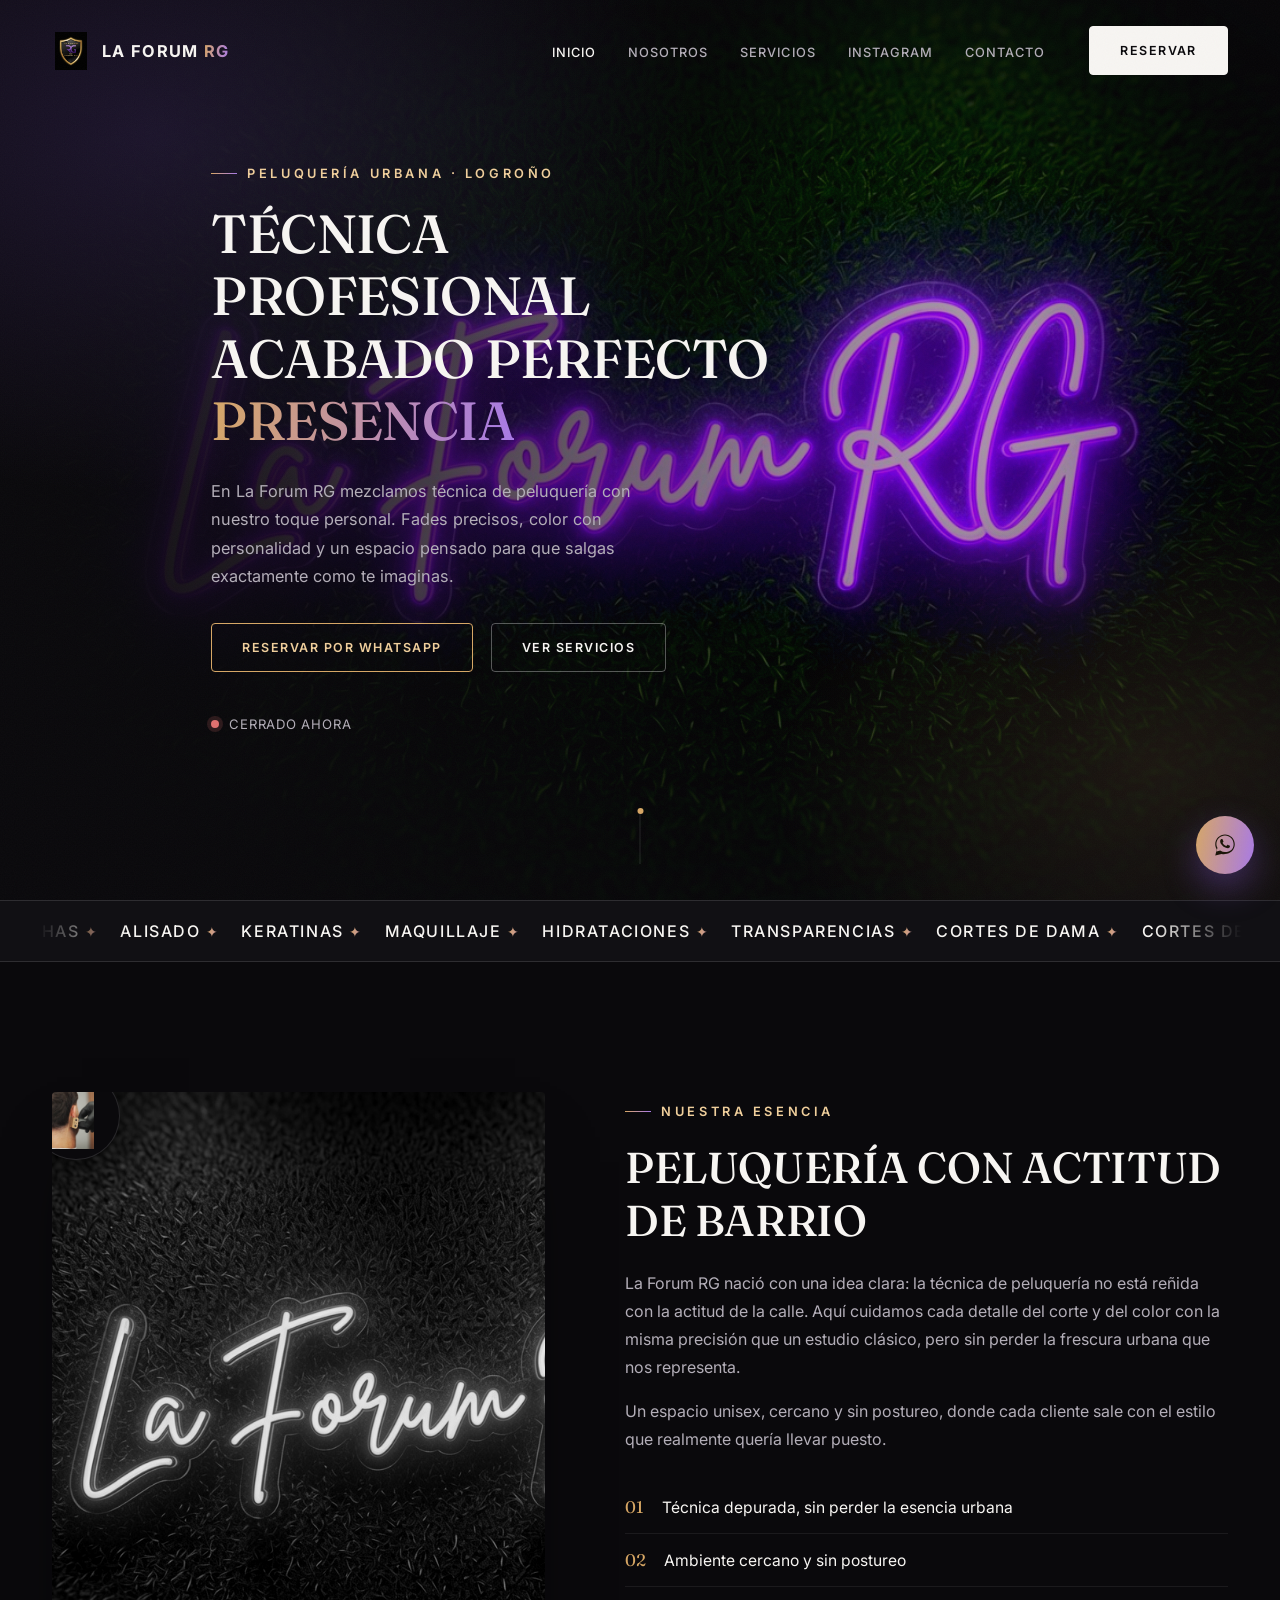
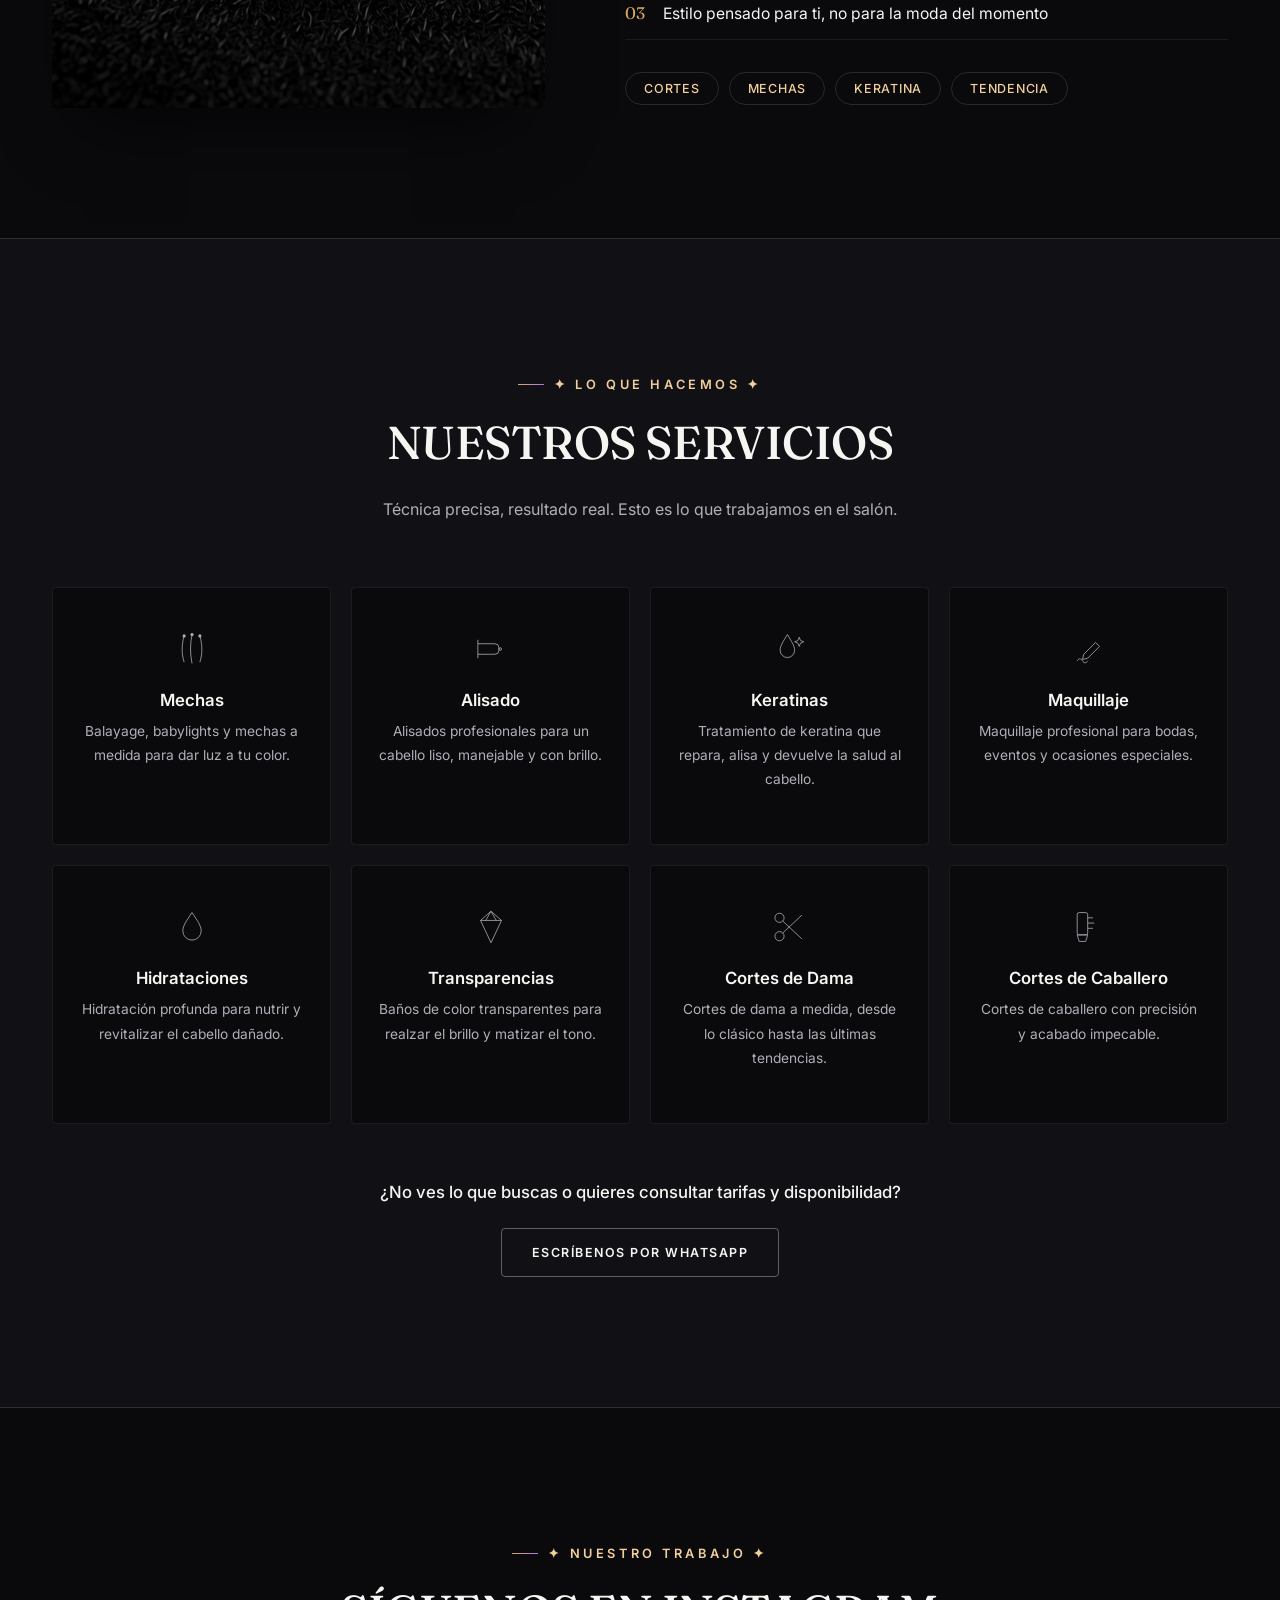
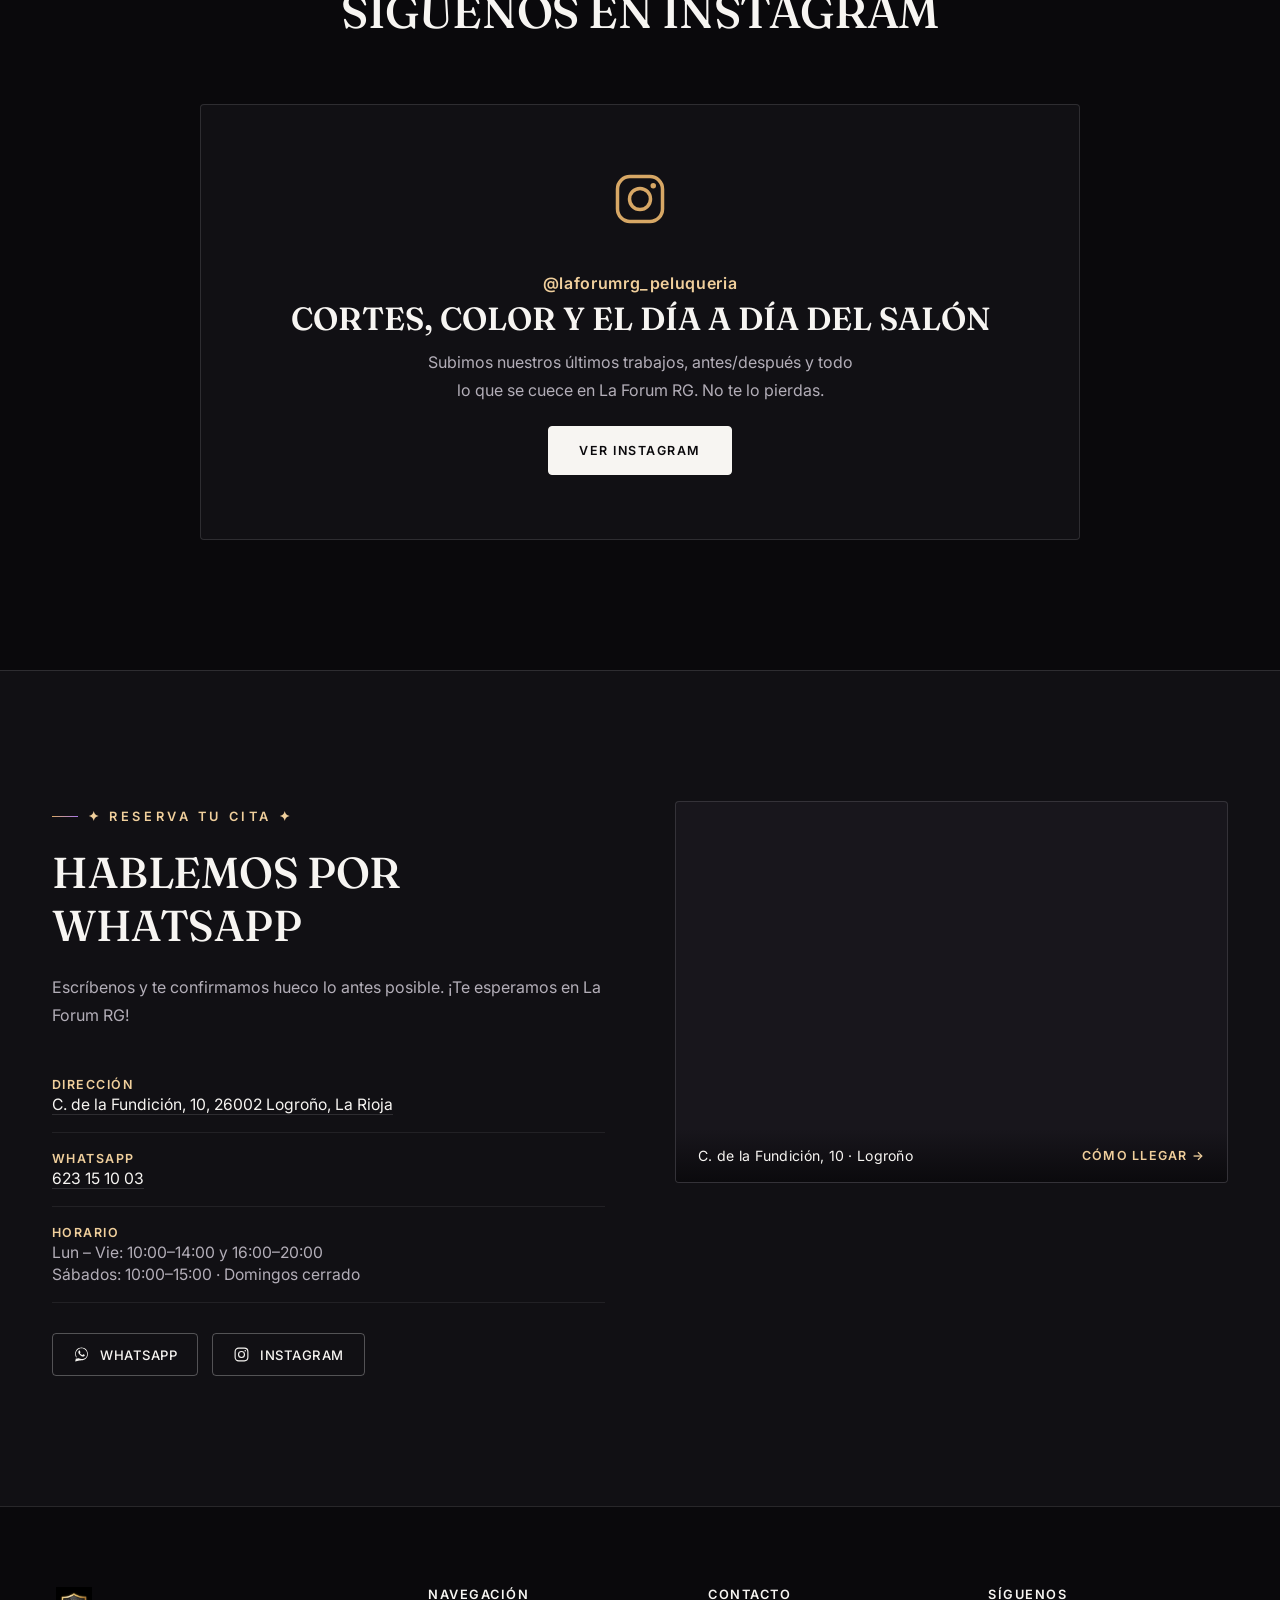
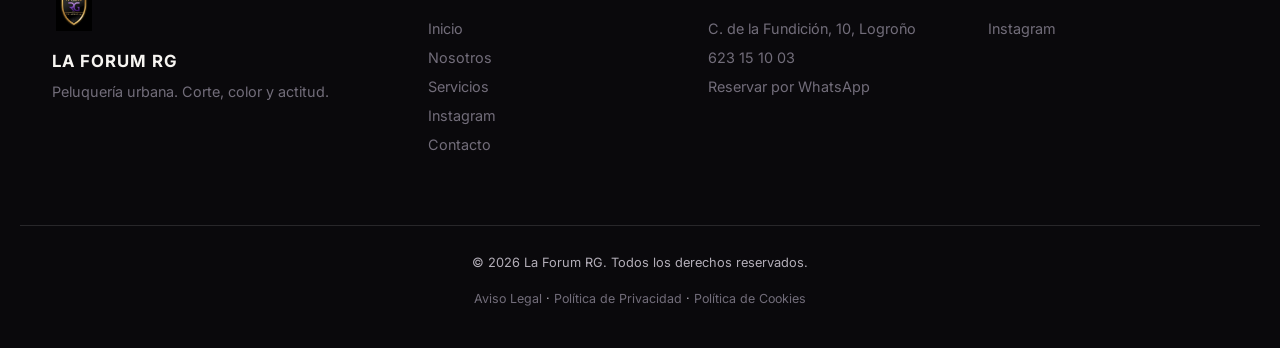
==== index.html @ f83488c3 "Add files via upload" ====
<!DOCTYPE html>
<html lang="es">
<head>
<meta charset="UTF-8">
<meta name="viewport" content="width=device-width, initial-scale=1.0">
<title>La Forum RG | Peluquería Urbana en Logroño</title>
<meta name="description" content="La Forum RG — peluquería urbana unisex en Logroño. Cortes de dama y caballero, mechas, alisados, keratinas y tratamientos con actitud de calle. Reserva tu cita por WhatsApp.">
<link rel="icon" type="image/jpeg" href="assets/logo.jpg">

<link rel="preconnect" href="https://fonts.googleapis.com">
<link rel="preconnect" href="https://fonts.gstatic.com" crossorigin>
<link href="https://fonts.googleapis.com/css2?family=Fraunces:opsz,wght@9..144,400;9..144,500;9..144,600&family=Inter:wght@300;400;500;600;700&display=swap" rel="stylesheet">

<link rel="stylesheet" href="css/style.css">
</head>
<body>

<div class="grain"></div>

<div id="preloader">
  <img src="assets/logo.jpg" alt="La Forum RG" class="preloader-logo">
</div>

<!-- ===================== HEADER ===================== -->
<header class="site-header" id="siteHeader">
  <div class="container header-inner">
    <a href="#inicio" class="brand">
      <img src="assets/logo.jpg" alt="La Forum RG logo" class="brand-logo">
      <span class="brand-text">La Forum <span class="accent">RG</span></span>
    </a>

    <nav class="main-nav" id="mainNav">
      <ul>
        <li><a href="#inicio" class="nav-link active">Inicio</a></li>
        <li><a href="#nosotros" class="nav-link">Nosotros</a></li>
        <li><a href="#servicios" class="nav-link">Servicios</a></li>
        <li><a href="#instagram" class="nav-link">Instagram</a></li>
        <li><a href="#contacto" class="nav-link">Contacto</a></li>
      </ul>
      <a href="https://wa.me/34623151003?text=Hola%2C%20quiero%20reservar%20una%20cita%20en%20La%20Forum%20RG" target="_blank" rel="noopener" class="btn btn-solid nav-cta">Reservar</a>
    </nav>

    <button class="nav-toggle" id="navToggle" aria-label="Abrir menú" aria-expanded="false">
      <span></span><span></span><span></span>
    </button>
  </div>
</header>

<main>

  <!-- ===================== HERO ===================== -->
  <section class="hero" id="inicio">
    <div class="hero-bg"></div>
    <div class="hero-scrim"></div>
    <div class="container hero-inner">
      <div class="hero-text" data-reveal>
        <span class="overline">Peluquería Urbana · Logroño</span>
        <h1>Técnica profesional<br>Acabado perfecto<br><em>Presencia</em></h1>
        <p class="hero-lead">
          En La Forum RG mezclamos técnica de peluquería con nuestro toque personal.
          Fades precisos, color con personalidad y un espacio pensado para que salgas
          exactamente como te imaginas.
        </p>
        <div class="hero-actions">
          <a href="https://wa.me/34623151003?text=Hola%2C%20quiero%20reservar%20una%20cita%20en%20La%20Forum%20RG" target="_blank" rel="noopener" class="btn btn-outline-accent">Reservar por WhatsApp</a>
          <a href="#servicios" class="btn btn-outline">Ver Servicios</a>
        </div>
        <div class="hero-status" id="heroStatus">
          <span class="dot"></span>
          <span class="status-text">Comprobando horario…</span>
        </div>
      </div>
    </div>

    <a href="#nosotros" class="scroll-cue" aria-label="Desplázate hacia abajo">
      <span></span>
    </a>
  </section>

  <!-- ===================== MARQUEE STRIP ===================== -->
  <div class="marquee">
    <div class="marquee-track">
      <span>Mechas <em>✦</em> Alisado <em>✦</em> Keratinas <em>✦</em> Maquillaje <em>✦</em> Hidrataciones <em>✦</em> Transparencias <em>✦</em> Cortes de Dama <em>✦</em> Cortes de Caballero <em>✦</em>
      Mechas <em>✦</em> Alisado <em>✦</em> Keratinas <em>✦</em> Maquillaje <em>✦</em> Hidrataciones <em>✦</em> Transparencias <em>✦</em> Cortes de Dama <em>✦</em> Cortes de Caballero <em>✦</em></span>
    </div>
  </div>

  <!-- ===================== SOBRE NOSOTROS ===================== -->
  <section class="about" id="nosotros">
    <div class="container about-inner">
      <div class="about-visual" data-reveal>
        <div class="about-photo">
          <img src="assets/neon-sign.jpg" alt="Interior de La Forum RG con el rótulo neón">
          <div class="about-badge">
            <img src="assets/corte-pelo.jpg" alt="Detalle de un corte en La Forum RG">
          </div>
        </div>
      </div>

      <div class="about-content" data-reveal>
        <span class="overline">Nuestra Esencia</span>
        <h2>Peluquería con actitud<br>de barrio</h2>
        <p>
          La Forum RG nació con una idea clara: la técnica de peluquería no está reñida
          con la actitud de la calle. Aquí cuidamos cada detalle del corte y del color
          con la misma precisión que un estudio clásico, pero sin perder la frescura
          urbana que nos representa.
        </p>
        <p>
          Un espacio unisex, cercano y sin postureo, donde cada cliente sale con el
          estilo que realmente quería llevar puesto.
        </p>

        <ul class="about-list">
          <li><span>01</span> Técnica depurada, sin perder la esencia urbana</li>
          <li><span>02</span> Ambiente cercano y sin postureo</li>
          <li><span>03</span> Estilo pensado para ti, no para la moda del momento</li>
        </ul>

        <div class="about-chips">
          <span>Cortes</span>
          <span>Mechas</span>
          <span>Keratina</span>
          <span>Tendencia</span>
        </div>
      </div>
    </div>
  </section>

  <!-- ===================== SERVICIOS ===================== -->
  <section class="services" id="servicios">
    <div class="container">
      <div class="section-head" data-reveal>
        <span class="overline">✦ Lo Que Hacemos ✦</span>
        <h2>Nuestros Servicios</h2>
        <p class="section-sub">Técnica precisa, resultado real. Esto es lo que trabajamos en el salón.</p>
      </div>

      <div class="services-grid">
        <article class="service-card" data-reveal>
          <div class="service-icon">
            <svg viewBox="0 0 64 64" fill="none" stroke="currentColor" stroke-width="1.2">
              <path d="M20 12c-4 14-4 28 0 40M32 10c-3 15-3 29 0 44M44 12c4 14 4 28 0 40"/>
              <circle cx="20" cy="12" r="2.4" fill="currentColor" stroke="none"/>
              <circle cx="32" cy="10" r="2.4" fill="currentColor" stroke="none"/>
              <circle cx="44" cy="12" r="2.4" fill="currentColor" stroke="none"/>
            </svg>
          </div>
          <h3>Mechas</h3>
          <p>Balayage, babylights y mechas a medida para dar luz a tu color.</p>
</article>

        <article class="service-card" data-reveal>
          <div class="service-icon">
            <svg viewBox="0 0 64 64" fill="none" stroke="currentColor" stroke-width="1.2">
              <path d="M12 24h26a6 6 0 0 1 6 6v4a6 6 0 0 1-6 6H12"/>
              <path d="M12 18v28"/>
              <circle cx="46" cy="32" r="2"/>
            </svg>
          </div>
          <h3>Alisado</h3>
          <p>Alisados profesionales para un cabello liso, manejable y con brillo.</p>
</article>

        <article class="service-card" data-reveal>
          <div class="service-icon">
            <svg viewBox="0 0 64 64" fill="none" stroke="currentColor" stroke-width="1.2">
              <path d="M28 10c6 10 11 17 11 24a11 11 0 0 1-22 0c0-7 5-14 11-24Z"/>
              <path d="M46 14l2 5 5 2-5 2-2 5-2-5-5-2 5-2Z"/>
            </svg>
          </div>
          <h3>Keratinas</h3>
          <p>Tratamiento de keratina que repara, alisa y devuelve la salud al cabello.</p>
</article>

        <article class="service-card" data-reveal>
          <div class="service-icon">
            <svg viewBox="0 0 64 64" fill="none" stroke="currentColor" stroke-width="1.2">
              <path d="M24 40l18-18 6 6-18 18-8 2 2-8Z"/>
              <path d="M14 50c2-4 6-4 8 0s6 4 8 0"/>
            </svg>
          </div>
          <h3>Maquillaje</h3>
          <p>Maquillaje profesional para bodas, eventos y ocasiones especiales.</p>
</article>

        <article class="service-card" data-reveal>
          <div class="service-icon">
            <svg viewBox="0 0 64 64" fill="none" stroke="currentColor" stroke-width="1.2">
              <path d="M32 10c8 12 14 20 14 28a14 14 0 0 1-28 0c0-8 6-16 14-28Z"/>
            </svg>
          </div>
          <h3>Hidrataciones</h3>
          <p>Hidratación profunda para nutrir y revitalizar el cabello dañado.</p>
</article>

        <article class="service-card" data-reveal>
          <div class="service-icon">
            <svg viewBox="0 0 64 64" fill="none" stroke="currentColor" stroke-width="1.2">
              <path d="M32 8l16 14-16 34-16-34Z"/>
              <path d="M16 22h32"/>
              <path d="M24 22L32 8l8 14"/>
            </svg>
          </div>
          <h3>Transparencias</h3>
          <p>Baños de color transparentes para realzar el brillo y matizar el tono.</p>
</article>

        <article class="service-card" data-reveal>
          <div class="service-icon">
            <svg viewBox="0 0 64 64" fill="none" stroke="currentColor" stroke-width="1.2">
              <circle cx="16" cy="46" r="7"/>
              <circle cx="16" cy="18" r="7"/>
              <path d="M21 23L50 50M21 41L50 14"/>
            </svg>
          </div>
          <h3>Cortes de Dama</h3>
          <p>Cortes de dama a medida, desde lo clásico hasta las últimas tendencias.</p>
</article>

        <article class="service-card" data-reveal>
          <div class="service-icon">
            <svg viewBox="0 0 64 64" fill="none" stroke="currentColor" stroke-width="1.2">
              <rect x="14" y="10" width="16" height="34" rx="3"/>
              <path d="M14 44h16l-3 10H17l-3-10Z"/>
              <path d="M30 18h8M30 26h10M30 34h8"/>
            </svg>
          </div>
          <h3>Cortes de Caballero</h3>
          <p>Cortes de caballero con precisión y acabado impecable.</p>
</article>
      </div>

      <div class="services-cta" data-reveal>
        <p>¿No ves lo que buscas o quieres consultar tarifas y disponibilidad?</p>
        <a href="https://wa.me/34623151003?text=Hola%2C%20me%20gustar%C3%ADa%20consultar%20disponibilidad%20y%20tarifas" target="_blank" rel="noopener" class="btn btn-outline">Escríbenos por WhatsApp</a>
      </div>
    </div>
  </section>

  <!-- ===================== INSTAGRAM ===================== -->
  <section class="instagram" id="instagram">
    <div class="container">
      <div class="section-head" data-reveal>
        <span class="overline">✦ Nuestro Trabajo ✦</span>
        <h2>Síguenos en Instagram</h2>
      </div>

      <div class="insta-card" data-reveal>
        <svg class="insta-icon" viewBox="0 0 24 24" fill="none" stroke="currentColor" stroke-width="1.4">
          <rect x="3" y="3" width="18" height="18" rx="5"/>
          <circle cx="12" cy="12" r="4.2"/>
          <circle cx="17.3" cy="6.7" r="1.1" fill="currentColor" stroke="none"/>
        </svg>
        <div>
          <span class="insta-handle">@laforumrg_peluqueria</span>
          <h3>Cortes, color y el día a día del salón</h3>
          <p>Subimos nuestros últimos trabajos, antes/después y todo lo que se cuece en La Forum RG. No te lo pierdas.</p>
          <a href="https://www.instagram.com/laforumrg_peluqueria/" target="_blank" rel="noopener" class="btn btn-solid">Ver Instagram</a>
        </div>
      </div>
    </div>
  </section>

  <!-- ===================== CONTACTO / RESERVAS ===================== -->
  <section class="contact" id="contacto">
    <div class="container contact-inner">
      <div class="contact-info" data-reveal>
        <span class="overline">✦ Reserva Tu Cita ✦</span>
        <h2>Hablemos por WhatsApp</h2>
        <p>Escríbenos y te confirmamos hueco lo antes posible. ¡Te esperamos en La Forum RG!</p>

        <ul class="contact-list">
          <li>
            <strong>Dirección</strong>
            <span><a href="https://www.google.com/maps/search/?api=1&query=C.+de+la+Fundici%C3%B3n%2C+10%2C+26002+Logro%C3%B1o%2C+La+Rioja" target="_blank" rel="noopener">C. de la Fundición, 10, 26002 Logroño, La Rioja</a></span>
          </li>
          <li>
            <strong>WhatsApp</strong>
            <span><a href="https://wa.me/34623151003" target="_blank" rel="noopener">623 15 10 03</a></span>
          </li>
          <li>
            <strong>Horario</strong>
            <span>Lun – Vie: 10:00–14:00 y 16:00–20:00</span>
            <span>Sábados: 10:00–15:00 · Domingos cerrado</span>
          </li>
        </ul>

        <div class="social-links">
          <a href="https://wa.me/34623151003?text=Hola%2C%20quiero%20reservar%20una%20cita%20en%20La%20Forum%20RG" target="_blank" rel="noopener" aria-label="WhatsApp">
            <svg class="social-icon" viewBox="0 0 32 32" fill="currentColor"><path d="M16.001 3C9.373 3 4 8.373 4 15c0 2.386.703 4.61 1.912 6.474L4 29l7.727-1.877A11.94 11.94 0 0 0 16 27c6.627 0 12-5.373 12-12S22.628 3 16.001 3Zm.001 21.6c-1.98 0-3.83-.54-5.42-1.48l-.39-.23-4.59 1.11 1.13-4.47-.25-.4A9.55 9.55 0 0 1 5.4 15c0-5.85 4.75-10.6 10.6-10.6S26.6 9.15 26.6 15 22.85 24.6 16.002 24.6Zm5.53-7.9c-.3-.15-1.77-.87-2.05-.97-.27-.1-.47-.15-.67.15-.2.3-.77.97-.94 1.17-.17.2-.35.22-.65.07-.3-.15-1.26-.46-2.4-1.47-.89-.79-1.48-1.77-1.66-2.07-.17-.3-.02-.46.13-.61.14-.14.3-.35.45-.52.15-.17.2-.3.3-.5.1-.2.05-.37-.02-.52-.07-.15-.67-1.62-.92-2.22-.24-.58-.49-.5-.67-.51h-.57c-.2 0-.52.07-.79.37-.27.3-1.04 1.02-1.04 2.48 0 1.46 1.07 2.87 1.22 3.07.15.2 2.1 3.2 5.08 4.49.71.31 1.26.49 1.69.63.71.23 1.36.2 1.87.12.57-.08 1.77-.72 2.02-1.42.25-.7.25-1.3.17-1.42-.07-.13-.27-.2-.57-.35Z"/></svg>
            WhatsApp
          </a>
          <a href="https://www.instagram.com/laforumrg_peluqueria/" target="_blank" rel="noopener" aria-label="Instagram">
            <svg class="social-icon" viewBox="0 0 24 24" fill="none" stroke="currentColor" stroke-width="1.6">
              <rect x="3" y="3" width="18" height="18" rx="5"/>
              <circle cx="12" cy="12" r="4.2"/>
              <circle cx="17.3" cy="6.7" r="1.1" fill="currentColor" stroke="none"/>
            </svg>
            Instagram
          </a>
        </div>
      </div>

      <div class="map-card" data-reveal>
        <div class="map-card-inner">
          <iframe src="https://www.google.com/maps?q=C.+de+la+Fundici%C3%B3n%2C+10%2C+26002+Logro%C3%B1o%2C+La+Rioja&output=embed" loading="lazy" referrerpolicy="no-referrer-when-downgrade" title="Ubicación de La Forum RG en el mapa"></iframe>
          <a class="map-overlay-link" href="https://www.google.com/maps/search/?api=1&query=C.+de+la+Fundici%C3%B3n%2C+10%2C+26002+Logro%C3%B1o%2C+La+Rioja" target="_blank" rel="noopener" aria-label="Abrir ubicación en Google Maps"></a>
          <div class="map-caption">
            <span>C. de la Fundición, 10 · Logroño</span>
            <span class="map-cta">Cómo llegar →</span>
          </div>
        </div>
      </div>
    </div>
  </section>

</main>

<!-- ===================== FOOTER ===================== -->
<footer class="site-footer">
  <div class="container footer-inner">
    <div class="footer-brand">
      <img src="assets/logo.jpg" alt="La Forum RG" class="footer-logo">
      <p>La Forum RG</p>
      <span>Peluquería urbana. Corte, color y actitud.</span>
    </div>

    <div class="footer-links">
      <h4>Navegación</h4>
      <a href="#inicio">Inicio</a>
      <a href="#nosotros">Nosotros</a>
      <a href="#servicios">Servicios</a>
      <a href="#instagram">Instagram</a>
      <a href="#contacto">Contacto</a>
    </div>

    <div class="footer-links">
      <h4>Contacto</h4>
      <a href="https://www.google.com/maps/search/?api=1&query=C.+de+la+Fundici%C3%B3n%2C+10%2C+26002+Logro%C3%B1o%2C+La+Rioja" target="_blank" rel="noopener">C. de la Fundición, 10, Logroño</a>
      <a href="https://wa.me/34623151003" target="_blank" rel="noopener">623 15 10 03</a>
      <a href="https://wa.me/34623151003?text=Hola%2C%20quiero%20reservar%20una%20cita%20en%20La%20Forum%20RG" target="_blank" rel="noopener">Reservar por WhatsApp</a>
    </div>

    <div class="footer-links">
      <h4>Síguenos</h4>
      <a href="https://www.instagram.com/laforumrg_peluqueria/" target="_blank" rel="noopener">Instagram</a>
    </div>
  </div>

  <div class="footer-bottom">
    <p>© <span id="year"></span> La Forum RG. Todos los derechos reservados.</p>
    <p class="legal-links">
      <a href="aviso-legal.html">Aviso Legal</a> ·
      <a href="privacidad.html">Política de Privacidad</a> ·
      <a href="cookies.html">Política de Cookies</a>
    </p>
  </div>
</footer>

<a href="https://wa.me/34623151003?text=Hola%2C%20quiero%20reservar%20una%20cita%20en%20La%20Forum%20RG" target="_blank" rel="noopener" class="floating-cta" aria-label="Reservar por WhatsApp">
  <svg viewBox="0 0 32 32" fill="currentColor"><path d="M16.001 3C9.373 3 4 8.373 4 15c0 2.386.703 4.61 1.912 6.474L4 29l7.727-1.877A11.94 11.94 0 0 0 16 27c6.627 0 12-5.373 12-12S22.628 3 16.001 3Zm.001 21.6c-1.98 0-3.83-.54-5.42-1.48l-.39-.23-4.59 1.11 1.13-4.47-.25-.4A9.55 9.55 0 0 1 5.4 15c0-5.85 4.75-10.6 10.6-10.6S26.6 9.15 26.6 15 22.85 24.6 16.002 24.6Zm5.53-7.9c-.3-.15-1.77-.87-2.05-.97-.27-.1-.47-.15-.67.15-.2.3-.77.97-.94 1.17-.17.2-.35.22-.65.07-.3-.15-1.26-.46-2.4-1.47-.89-.79-1.48-1.77-1.66-2.07-.17-.3-.02-.46.13-.61.14-.14.3-.35.45-.52.15-.17.2-.3.3-.5.1-.2.05-.37-.02-.52-.07-.15-.67-1.62-.92-2.22-.24-.58-.49-.5-.67-.51h-.57c-.2 0-.52.07-.79.37-.27.3-1.04 1.02-1.04 2.48 0 1.46 1.07 2.87 1.22 3.07.15.2 2.1 3.2 5.08 4.49.71.31 1.26.49 1.69.63.71.23 1.36.2 1.87.12.57-.08 1.77-.72 2.02-1.42.25-.7.25-1.3.17-1.42-.07-.13-.27-.2-.57-.35Z"/></svg>
</a>

<script src="js/script.js"></script>
</body>
</html>
---- css/style.css ----
/* =============================================================
   LA FORUM RG — Peluquería Urbana — Stylesheet
   Estética: editorial, minimalista, oscura — negro + oro + morado
============================================================= */

:root{
  --black: #0a090c;
  --black-2: #111014;
  --black-3: #18161c;
  --line: rgba(255,255,255,.12);
  --line-soft: rgba(255,255,255,.07);
  --white: #f7f5f2;
  --muted: #b3aeb8;
  --muted-2: #726d7a;
  --gold: #d7a765;
  --gold-light: #f0cf9c;
  --purple: #a879e8;
  --purple-deep: #7c4fd1;
  --gradient: linear-gradient(100deg, var(--gold), var(--purple));

  --font-display: 'Fraunces', serif;
  --font-body: 'Inter', sans-serif;

  --container: 1240px;
  --radius: 4px;
  --transition: .4s cubic-bezier(.25,.8,.25,1);
}

*, *::before, *::after{ box-sizing: border-box; }

html{ scroll-behavior: smooth; }

body{
  margin: 0;
  font-family: var(--font-body);
  font-weight: 400;
  color: var(--muted);
  background: var(--black);
  -webkit-font-smoothing: antialiased;
  overflow-x: hidden;
}

h1, h2, h3, h4{
  font-family: var(--font-display);
  font-weight: 500;
  color: var(--white);
  margin: 0 0 .5em;
  letter-spacing: 0;
}

h1, h2{ text-transform: uppercase; letter-spacing: -.01em; }
h3, h4{ font-family: var(--font-body); font-weight: 600; text-transform: none; }

em{
  font-style: normal;
  font-family: var(--font-display);
  background: var(--gradient);
  -webkit-background-clip: text;
  background-clip: text;
  color: transparent;
}

p{ line-height: 1.75; color: var(--muted); margin: 0 0 1em; }

a{ color: inherit; text-decoration: none; }

img{ max-width: 100%; display: block; }

ul{ list-style: none; margin: 0; padding: 0; }

.container{
  max-width: var(--container);
  margin: 0 auto;
  padding: 0 32px;
}

/* subtle grain texture */
.grain{
  position: fixed;
  inset: 0;
  pointer-events: none;
  z-index: 9999;
  opacity: .03;
  background-image: url("data:image/svg+xml,%3Csvg xmlns='http://www.w3.org/2000/svg' width='120' height='120'%3E%3Cfilter id='n'%3E%3CfeTurbulence type='fractalNoise' baseFrequency='0.9' numOctaves='2' stitchTiles='stitch'/%3E%3C/filter%3E%3Crect width='100%25' height='100%25' filter='url(%23n)'/%3E%3C/svg%3E");
}

/* =============================================================
   PRELOADER
============================================================= */
#preloader{
  position: fixed;
  inset: 0;
  background: var(--black);
  z-index: 10000;
  display: flex;
  align-items: center;
  justify-content: center;
  transition: opacity .6s ease, visibility .6s ease;
}
#preloader.hidden{ opacity: 0; visibility: hidden; }
.preloader-logo{
  width: min(34vw, 180px);
  animation: pulse 1.6s ease-in-out infinite;
  filter: drop-shadow(0 0 24px rgba(168,121,232,.4));
}
@keyframes pulse{
  0%, 100%{ transform: scale(1); opacity: .75; }
  50%{ transform: scale(1.05); opacity: 1; }
}

/* =============================================================
   BUTTONS
============================================================= */
.btn{
  display: inline-flex;
  align-items: center;
  justify-content: center;
  gap: 8px;
  padding: 16px 30px;
  font-family: var(--font-body);
  font-size: .78rem;
  font-weight: 600;
  letter-spacing: .12em;
  text-transform: uppercase;
  border-radius: var(--radius);
  border: 1.5px solid transparent;
  transition: transform var(--transition), box-shadow var(--transition), background var(--transition), color var(--transition), border-color var(--transition);
  cursor: pointer;
  white-space: nowrap;
}
.btn-solid{
  background: var(--white);
  color: #0a090c;
  border-color: var(--white);
}
.btn-solid:hover{ background: var(--gold-light); border-color: var(--gold-light); transform: translateY(-2px); }
.btn-outline{
  background: transparent;
  color: var(--white);
  border-color: rgba(255,255,255,.32);
}
.btn-outline:hover{ border-color: var(--gold); color: var(--gold-light); transform: translateY(-2px); }
.btn-outline-accent{
  background: transparent;
  color: var(--gold-light);
  border-color: var(--gold);
}
.btn-outline-accent:hover{ background: var(--gold); color: #1a1408; transform: translateY(-2px); box-shadow: 0 14px 30px -12px rgba(215,167,101,.5); }

/* =============================================================
   HEADER
============================================================= */
.site-header{
  position: fixed;
  top: 0; left: 0; right: 0;
  z-index: 1000;
  background: transparent;
  border-bottom: 1px solid transparent;
  transition: background var(--transition), border-color var(--transition), padding var(--transition);
  padding: 26px 0;
}
.site-header.scrolled{
  background: rgba(10, 9, 12, 0.9);
  backdrop-filter: blur(12px);
  border-bottom: 1px solid var(--line);
  padding: 16px 0;
}
.header-inner{
  display: flex;
  align-items: center;
  justify-content: space-between;
  gap: 24px;
}
.brand{
  display: flex;
  align-items: center;
  gap: 12px;
}
.brand-logo{
  width: 38px;
  height: 38px;
  object-fit: contain;
}
.brand-text{
  font-family: var(--font-body);
  font-size: 1.02rem;
  font-weight: 700;
  letter-spacing: .08em;
  text-transform: uppercase;
  color: var(--white);
}
.brand-text .accent{
  background: var(--gradient);
  -webkit-background-clip: text;
  background-clip: text;
  color: transparent;
}

.main-nav{ display: flex; align-items: center; gap: 44px; }
.main-nav ul{ display: flex; gap: 32px; }
.nav-link{
  font-family: var(--font-body);
  font-size: .8rem;
  font-weight: 500;
  letter-spacing: .08em;
  text-transform: uppercase;
  color: var(--muted);
  position: relative;
  padding-bottom: 4px;
  transition: color var(--transition);
}
.nav-link:hover, .nav-link.active{ color: var(--white); }

.nav-toggle{
  display: none;
  flex-direction: column;
  justify-content: center;
  gap: 5px;
  width: 34px;
  height: 34px;
  background: none;
  border: none;
  cursor: pointer;
  padding: 0;
}
.nav-toggle span{
  display: block;
  height: 1.5px;
  background: var(--white);
  transition: transform .3s ease, opacity .3s ease;
}
.nav-toggle.open span:nth-child(1){ transform: translateY(6.5px) rotate(45deg); }
.nav-toggle.open span:nth-child(2){ opacity: 0; }
.nav-toggle.open span:nth-child(3){ transform: translateY(-6.5px) rotate(-45deg); }

/* =============================================================
   HERO
============================================================= */
.hero{
  position: relative;
  min-height: 100vh;
  display: flex;
  align-items: center;
  padding-top: 120px;
  overflow: hidden;
  background: var(--black);
}
.hero-bg{
  position: absolute;
  inset: 0;
  z-index: 0;
  background: url("../assets/neon-sign.jpg") center 38% / cover no-repeat;
  filter: brightness(.7) saturate(2.3) contrast(1.1);
  -webkit-mask-image: radial-gradient(ellipse 88% 82% at 50% 42%, black 30%, transparent 92%);
  mask-image: radial-gradient(ellipse 88% 82% at 50% 42%, black 30%, transparent 92%);
}
.hero-scrim{
  position: absolute;
  inset: 0;
  z-index: 0;
  background:
    radial-gradient(ellipse 900px 600px at 12% 15%, rgba(124,79,209,.16), transparent 60%),
    radial-gradient(ellipse 700px 500px at 90% 85%, rgba(215,167,101,.1), transparent 55%),
    linear-gradient(100deg, var(--black) 0%, rgba(10,9,12,.86) 26%, rgba(10,9,12,.5) 46%, rgba(10,9,12,.2) 64%, rgba(10,9,12,.05) 80%, transparent 96%);
}
.hero-inner{
  position: relative;
  z-index: 1;
  max-width: 640px;
  margin: 0;
  margin-left: clamp(20px, 14vw, 260px);
}
.overline{
  display: inline-flex;
  align-items: center;
  gap: 10px;
  font-family: var(--font-body);
  font-size: .8rem;
  font-weight: 600;
  letter-spacing: .28em;
  text-transform: uppercase;
  color: var(--gold-light);
  margin-bottom: 22px;
}
.overline::before{
  content: "";
  width: 26px;
  height: 1px;
  background: var(--gradient);
  display: inline-block;
}
.hero-text h1{
  font-size: clamp(2.3rem, 4.2vw, 3.8rem);
  line-height: 1.16;
  margin-bottom: .45em;
}
.hero-lead{
  max-width: 460px;
  font-size: 1.02rem;
}
.hero-actions{
  display: flex;
  align-items: center;
  gap: 18px;
  flex-wrap: wrap;
  margin: 32px 0 40px;
}
.hero-status{
  display: inline-flex;
  align-items: center;
  gap: 10px;
  font-family: var(--font-body);
  font-size: .82rem;
  letter-spacing: .06em;
  text-transform: uppercase;
  color: var(--muted);
}
.hero-status .dot{
  width: 8px; height: 8px;
  border-radius: 50%;
  background: var(--muted-2);
  box-shadow: 0 0 0 3px rgba(255,255,255,.05);
}
.hero-status.open .dot{ background: #6fe08a; box-shadow: 0 0 0 4px rgba(111,224,138,.16); }
.hero-status.closed .dot{ background: #e0716f; box-shadow: 0 0 0 4px rgba(224,113,111,.16); }

.scroll-cue{
  position: absolute;
  bottom: 36px;
  left: 50%;
  transform: translateX(-50%);
  width: 1px;
  height: 56px;
  background: var(--line);
  z-index: 1;
}
.scroll-cue span{
  position: absolute;
  top: 0; left: -2.5px;
  width: 6px; height: 6px;
  background: var(--gold);
  border-radius: 50%;
  animation: dropDown 2.4s ease-in-out infinite;
}
@keyframes dropDown{
  0%{ top: 0; opacity: 1; }
  100%{ top: 52px; opacity: 0; }
}

/* =============================================================
   MARQUEE
============================================================= */
.marquee{
  position: relative;
  border-top: 1px solid var(--line);
  border-bottom: 1px solid var(--line);
  overflow: hidden;
  background: var(--black-2);
  padding: 20px 0;
}
.marquee::before,
.marquee::after{
  content: "";
  position: absolute;
  top: 0;
  bottom: 0;
  width: clamp(48px, 10%, 180px);
  z-index: 2;
  pointer-events: none;
}
.marquee::before{
  left: 0;
  background: linear-gradient(to right, var(--black-2) 30%, transparent);
}
.marquee::after{
  right: 0;
  background: linear-gradient(to left, var(--black-2) 30%, transparent);
}
.marquee-track{
  display: flex;
  width: max-content;
  animation: scrollLeft 34s linear infinite;
}
.marquee-track span{
  font-family: var(--font-body);
  font-size: 1rem;
  font-weight: 500;
  letter-spacing: .1em;
  text-transform: uppercase;
  color: var(--white);
  white-space: nowrap;
  padding-right: 16px;
}
.marquee-track span em{ padding: 0 16px 0 0; font-size: .9em; }
@keyframes scrollLeft{
  from{ transform: translateX(0); }
  to{ transform: translateX(-50%); }
}

/* =============================================================
   SECTION HEAD (shared)
============================================================= */
.section-head{
  text-align: center;
  max-width: 640px;
  margin: 0 auto 64px;
}
.section-head h2{ font-size: clamp(2rem, 3.6vw, 2.9rem); }
.section-sub{ margin-top: 6px; }

section{ padding: 130px 0; }

/* =============================================================
   ABOUT
============================================================= */
.about-inner{
  display: grid;
  grid-template-columns: .9fr 1.1fr;
  gap: 80px;
  align-items: center;
}
.about-visual{ position: relative; }
.about-photo{
  position: relative;
  width: 100%;
  aspect-ratio: 4/5;
  border-radius: var(--radius);
  overflow: hidden;
  box-shadow: 0 40px 70px -30px rgba(0,0,0,.7);
}
.about-photo img{
  width: 100%; height: 100%;
  object-fit: cover;
  object-position: 30% 55%;
  filter: grayscale(1) contrast(1.08) brightness(.9);
}
.about-photo .about-badge{
  position: absolute;
  top: -20px; left: -20px;
  width: 88px;
  height: 88px;
  border-radius: 50%;
  background: var(--black);
  border: 1px solid var(--line);
  padding: 10px;
  box-shadow: 0 14px 30px rgba(0,0,0,.5);
}
.about-photo .about-badge img{ width: 100%; height: 100%; object-fit: contain; filter: none; }

.about-content h2{ font-size: clamp(2rem, 3.6vw, 2.7rem); }
.about-list{ margin: 28px 0; }
.about-list li{
  display: flex;
  align-items: baseline;
  gap: 18px;
  padding: 16px 0;
  border-bottom: 1px solid var(--line-soft);
  color: var(--white);
  font-size: .98rem;
}
.about-list li span{
  font-family: var(--font-display);
  color: var(--gold);
  font-size: 1.05rem;
}
.about-chips{
  display: flex;
  flex-wrap: wrap;
  gap: 10px;
  margin-top: 32px;
}
.about-chips span{
  font-family: var(--font-body);
  font-size: .78rem;
  font-weight: 500;
  letter-spacing: .06em;
  text-transform: uppercase;
  color: var(--gold-light);
  border: 1px solid var(--line);
  border-radius: 999px;
  padding: 8px 18px;
}

/* =============================================================
   SERVICES
============================================================= */
.services{ background: var(--black-2); border-top: 1px solid var(--line); border-bottom: 1px solid var(--line); }
.services-grid{
  display: grid;
  grid-template-columns: repeat(4, 1fr);
  gap: 20px;
}
.service-card{
  background: var(--black);
  border: 1px solid var(--line-soft);
  border-radius: var(--radius);
  padding: 40px 26px;
  text-align: center;
  transition: border-color var(--transition), transform var(--transition);
  display: flex;
  flex-direction: column;
  align-items: center;
}
.service-card:hover{ border-color: var(--line); transform: translateY(-4px); }
.service-card:hover .service-icon{ color: var(--gold); }
.service-icon{
  width: 42px;
  height: 42px;
  margin: 0 auto 20px;
  color: var(--muted);
  transition: color var(--transition);
}
.service-card h3{ font-size: 1.05rem; margin-bottom: 8px; line-height: 1.25; color: var(--white); }
.service-card p{ font-size: .86rem; }

.services-cta{
  margin-top: 54px;
  text-align: center;
}
.services-cta p{
  font-family: var(--font-body);
  font-size: 1.05rem;
  font-weight: 500;
  color: var(--white);
  margin-bottom: 20px;
}

/* =============================================================
   INSTAGRAM FEATURE
============================================================= */
.instagram{ background: var(--black); }
.insta-card{
  max-width: 880px;
  margin: 0 auto;
  border: 1px solid var(--line);
  border-radius: var(--radius);
  background: var(--black-2);
  padding: 64px 56px;
  display: flex;
  align-items: center;
  gap: 44px;
  flex-wrap: wrap;
  justify-content: center;
  text-align: center;
}
.insta-icon{
  width: 60px;
  height: 60px;
  flex-shrink: 0;
  color: var(--gold);
}
.insta-card h3{
  font-family: var(--font-display);
  text-transform: uppercase;
  font-size: clamp(1.5rem, 2.6vw, 2rem);
  margin-bottom: 10px;
}
.insta-card p{ max-width: 440px; margin: 0 auto 22px; }
.insta-handle{
  display: block;
  font-family: var(--font-body);
  font-weight: 600;
  color: var(--gold-light);
  letter-spacing: .04em;
  margin-bottom: 6px;
  font-size: 1rem;
}

/* =============================================================
   CONTACT
============================================================= */
.contact{ background: var(--black-2); border-top: 1px solid var(--line); }
.contact-inner{
  display: grid;
  grid-template-columns: 1fr 1fr;
  gap: 70px;
  align-items: start;
}
.contact-info h2{ font-size: clamp(2rem, 3.6vw, 2.7rem); }
.contact-list{ margin: 30px 0; }
.contact-list li{
  padding: 18px 0;
  border-bottom: 1px solid var(--line-soft);
  display: flex;
  flex-direction: column;
  gap: 3px;
}
.contact-list strong{
  font-family: var(--font-body);
  font-size: .78rem;
  font-weight: 600;
  letter-spacing: .12em;
  text-transform: uppercase;
  color: var(--gold-light);
}
.contact-list span{ color: var(--muted); font-size: .98rem; }
.contact-list span a{ color: var(--white); border-bottom: 1px solid var(--line); transition: color var(--transition), border-color var(--transition); }
.contact-list span a:hover{ color: var(--gold-light); border-color: var(--gold); }
.social-links{ display: flex; gap: 14px; flex-wrap: wrap; margin-top: 10px; }
.social-links a{
  display: inline-flex;
  align-items: center;
  gap: 10px;
  font-family: var(--font-body);
  font-size: .82rem;
  font-weight: 500;
  letter-spacing: .04em;
  text-transform: uppercase;
  color: var(--white);
  border: 1px solid rgba(255,255,255,.28);
  border-radius: var(--radius);
  padding: 12px 20px;
  transition: border-color var(--transition), color var(--transition), transform var(--transition);
}
.social-links a:hover{ border-color: var(--gold); color: var(--gold-light); transform: translateY(-2px); }
.social-icon{ width: 17px; height: 17px; }

.map-card{
  position: relative;
  border: 1px solid var(--line);
  border-radius: var(--radius);
  overflow: hidden;
  background: var(--black-3);
}
.map-card iframe{
  width: 100%;
  height: 380px;
  border: 0;
  display: block;
  filter: grayscale(.4) contrast(1.1) invert(.92) brightness(.9);
  pointer-events: none;
}
.map-overlay-link{
  position: absolute;
  inset: 0;
  z-index: 2;
}
.map-caption{
  position: absolute;
  left: 0; right: 0; bottom: 0;
  z-index: 3;
  pointer-events: none;
  display: flex;
  align-items: center;
  justify-content: space-between;
  gap: 12px;
  padding: 18px 22px;
  background: linear-gradient(to top, rgba(10,9,12,.94), transparent);
}
.map-caption span{
  font-family: var(--font-body);
  color: var(--white);
  font-size: .88rem;
  letter-spacing: .02em;
}
.map-caption .map-cta{
  font-family: var(--font-body);
  font-weight: 600;
  font-size: .78rem;
  letter-spacing: .1em;
  text-transform: uppercase;
  color: var(--gold-light);
}

/* =============================================================
   FOOTER
============================================================= */
.site-footer{
  background: var(--black);
  color: var(--muted-2);
  padding: 80px 0 0;
  border-top: 1px solid var(--line);
}
.footer-inner{
  display: grid;
  grid-template-columns: 1.4fr 1fr 1fr 1fr;
  gap: 40px;
  padding-bottom: 60px;
  border-bottom: 1px solid var(--line);
}
.footer-logo{
  width: 44px;
  height: 44px;
  object-fit: contain;
  margin-bottom: 16px;
}
.footer-brand p{
  font-family: var(--font-body);
  color: var(--white);
  font-size: 1.05rem;
  font-weight: 700;
  letter-spacing: .06em;
  text-transform: uppercase;
  margin-bottom: 4px;
}
.footer-brand span{ font-size: .9rem; }
.footer-links h4{
  color: var(--white);
  font-size: .8rem;
  font-weight: 600;
  letter-spacing: .12em;
  text-transform: uppercase;
  margin-bottom: 18px;
  font-family: var(--font-body);
}
.footer-links a, .footer-links p{
  display: block;
  margin-bottom: 12px;
  font-size: .9rem;
  color: var(--muted-2);
}
.footer-links a:hover{ color: var(--gold-light); }
.footer-bottom{
  text-align: center;
  padding: 26px 0;
  font-size: .8rem;
}
.legal-links{
  margin-top: 8px;
  font-size: .78rem;
}
.legal-links a{ color: var(--muted-2); }
.legal-links a:hover{ color: var(--gold-light); }

/* =============================================================
   LEGAL PAGES
============================================================= */
.legal-page{
  padding: 160px 0 120px;
}
.legal-content{
  max-width: 760px;
}
.legal-content h1{
  font-size: clamp(2.2rem, 4vw, 3rem);
  margin-bottom: .3em;
}
.legal-content h2{
  font-size: 1.05rem;
  font-family: var(--font-body);
  font-weight: 600;
  letter-spacing: .02em;
  color: var(--white);
  margin: 2em 0 .6em;
}
.legal-content p{ margin-bottom: 1.2em; }
.legal-content a{ color: var(--gold-light); border-bottom: 1px solid var(--line); }
.legal-content a:hover{ color: var(--gold); }
.legal-list{
  margin: 0 0 1.2em;
  padding-left: 0;
}
.legal-list li{
  position: relative;
  padding-left: 24px;
  margin-bottom: 10px;
  color: var(--muted);
  line-height: 1.6;
}
.legal-list li strong{ color: var(--white); }
.legal-list li::before{
  content: "";
  position: absolute;
  left: 0;
  top: 9px;
  width: 7px;
  height: 7px;
  border-radius: 50%;
  background: var(--gradient);
}
.legal-note{
  margin-top: 3em;
  padding-top: 1.5em;
  border-top: 1px solid var(--line-soft);
  font-size: .82rem;
  font-style: italic;
  color: var(--muted-2);
}

/* =============================================================
   FLOATING WHATSAPP BUTTON
============================================================= */
.floating-cta{
  position: fixed;
  bottom: 26px;
  right: 26px;
  width: 58px;
  height: 58px;
  border-radius: 50%;
  background: var(--gradient);
  color: #1a1408;
  display: flex;
  align-items: center;
  justify-content: center;
  box-shadow: 0 14px 34px rgba(124,79,209,.4);
  z-index: 900;
}
.floating-cta svg{ width: 26px; height: 26px; }

/* =============================================================
   REVEAL ANIMATION
============================================================= */
[data-reveal]{
  opacity: 0;
  transform: translateY(28px);
  transition: opacity .8s ease, transform .8s ease;
}
[data-reveal].in-view{
  opacity: 1;
  transform: translateY(0);
}

/* =============================================================
   RESPONSIVE
============================================================= */
@media (max-width: 980px){
  .hero-inner{ margin-left: 0; }
  .about-inner, .contact-inner{
    grid-template-columns: 1fr;
  }
  .about-visual{ margin-bottom: 10px; max-width: 380px; }
  .services-grid{ grid-template-columns: repeat(2, 1fr); }
  .footer-inner{ grid-template-columns: 1fr 1fr; }
  .insta-card{ padding: 48px 32px; text-align: center; flex-direction: column; }

  .main-nav{
    position: fixed;
    top: 0; right: -100%;
    width: min(320px, 82vw);
    height: 100vh;
    background: var(--black-2);
    border-left: 1px solid var(--line);
    flex-direction: column;
    justify-content: center;
    align-items: flex-start;
    padding: 40px;
    gap: 40px;
    transition: right var(--transition);
    box-shadow: -10px 0 40px rgba(0,0,0,.4);
  }
  .main-nav.open{ right: 0; }
  .main-nav ul{ flex-direction: column; gap: 24px; }
  .nav-toggle{ display: flex; }
  .floating-cta{ display: flex; }
}

@media (max-width: 620px){
  section{ padding: 90px 0; }
  .services-grid{ grid-template-columns: repeat(2, 1fr); }
  .service-card{ padding: 30px 16px; }
  .hero-actions{ flex-wrap: wrap; gap: 16px; }
  .map-card iframe{ height: 300px; }
}
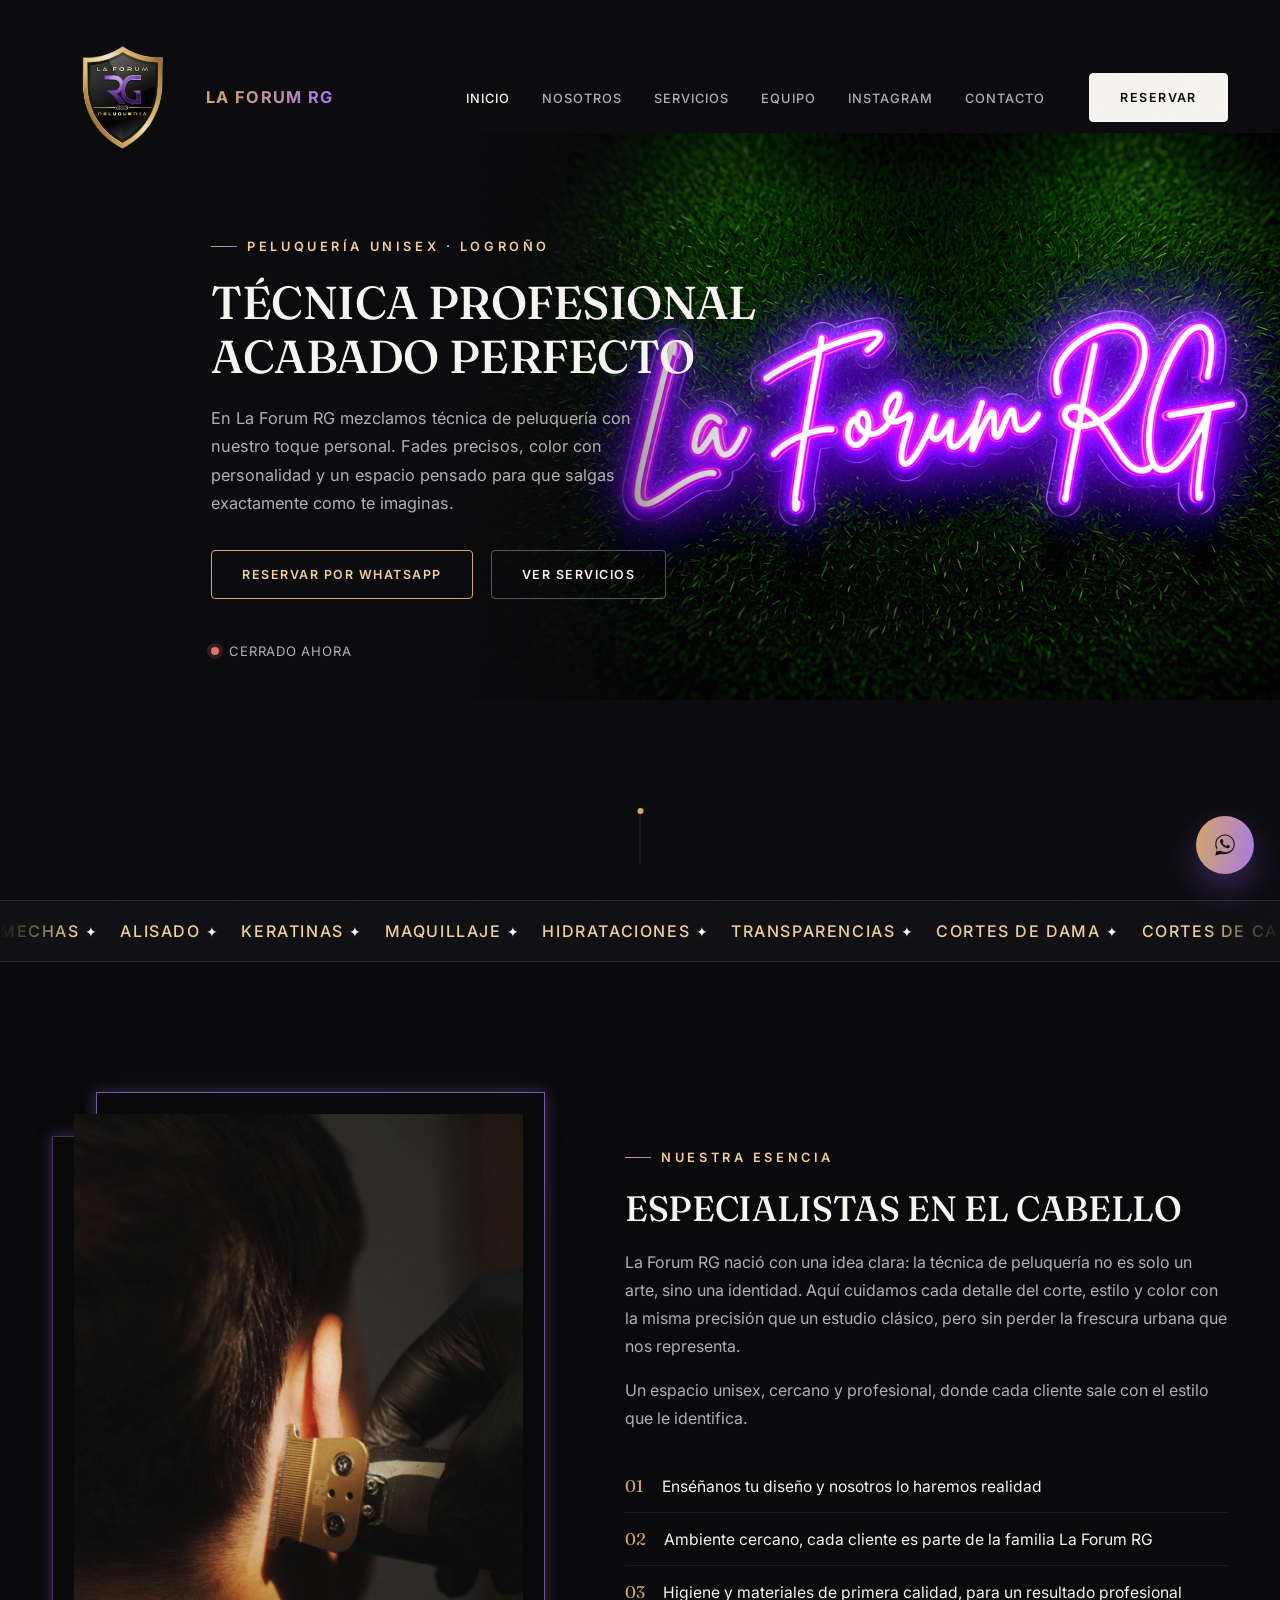
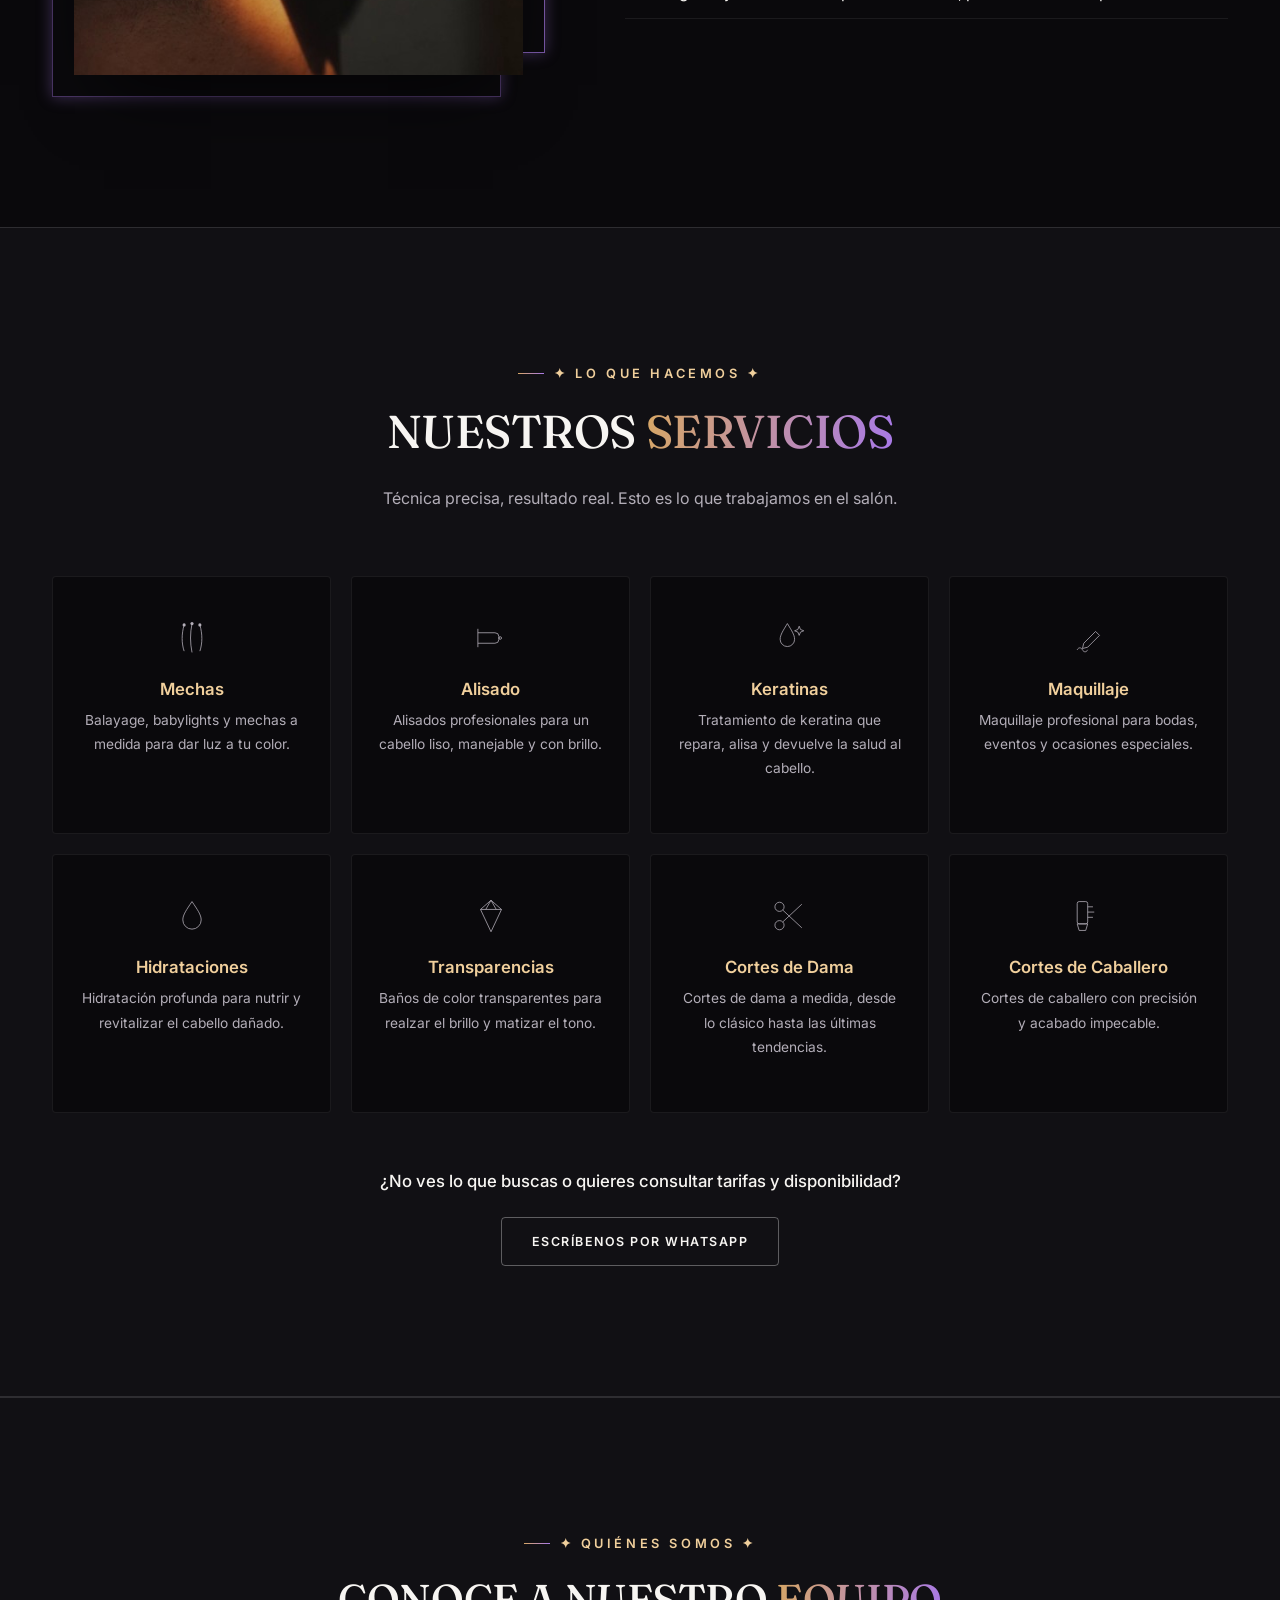
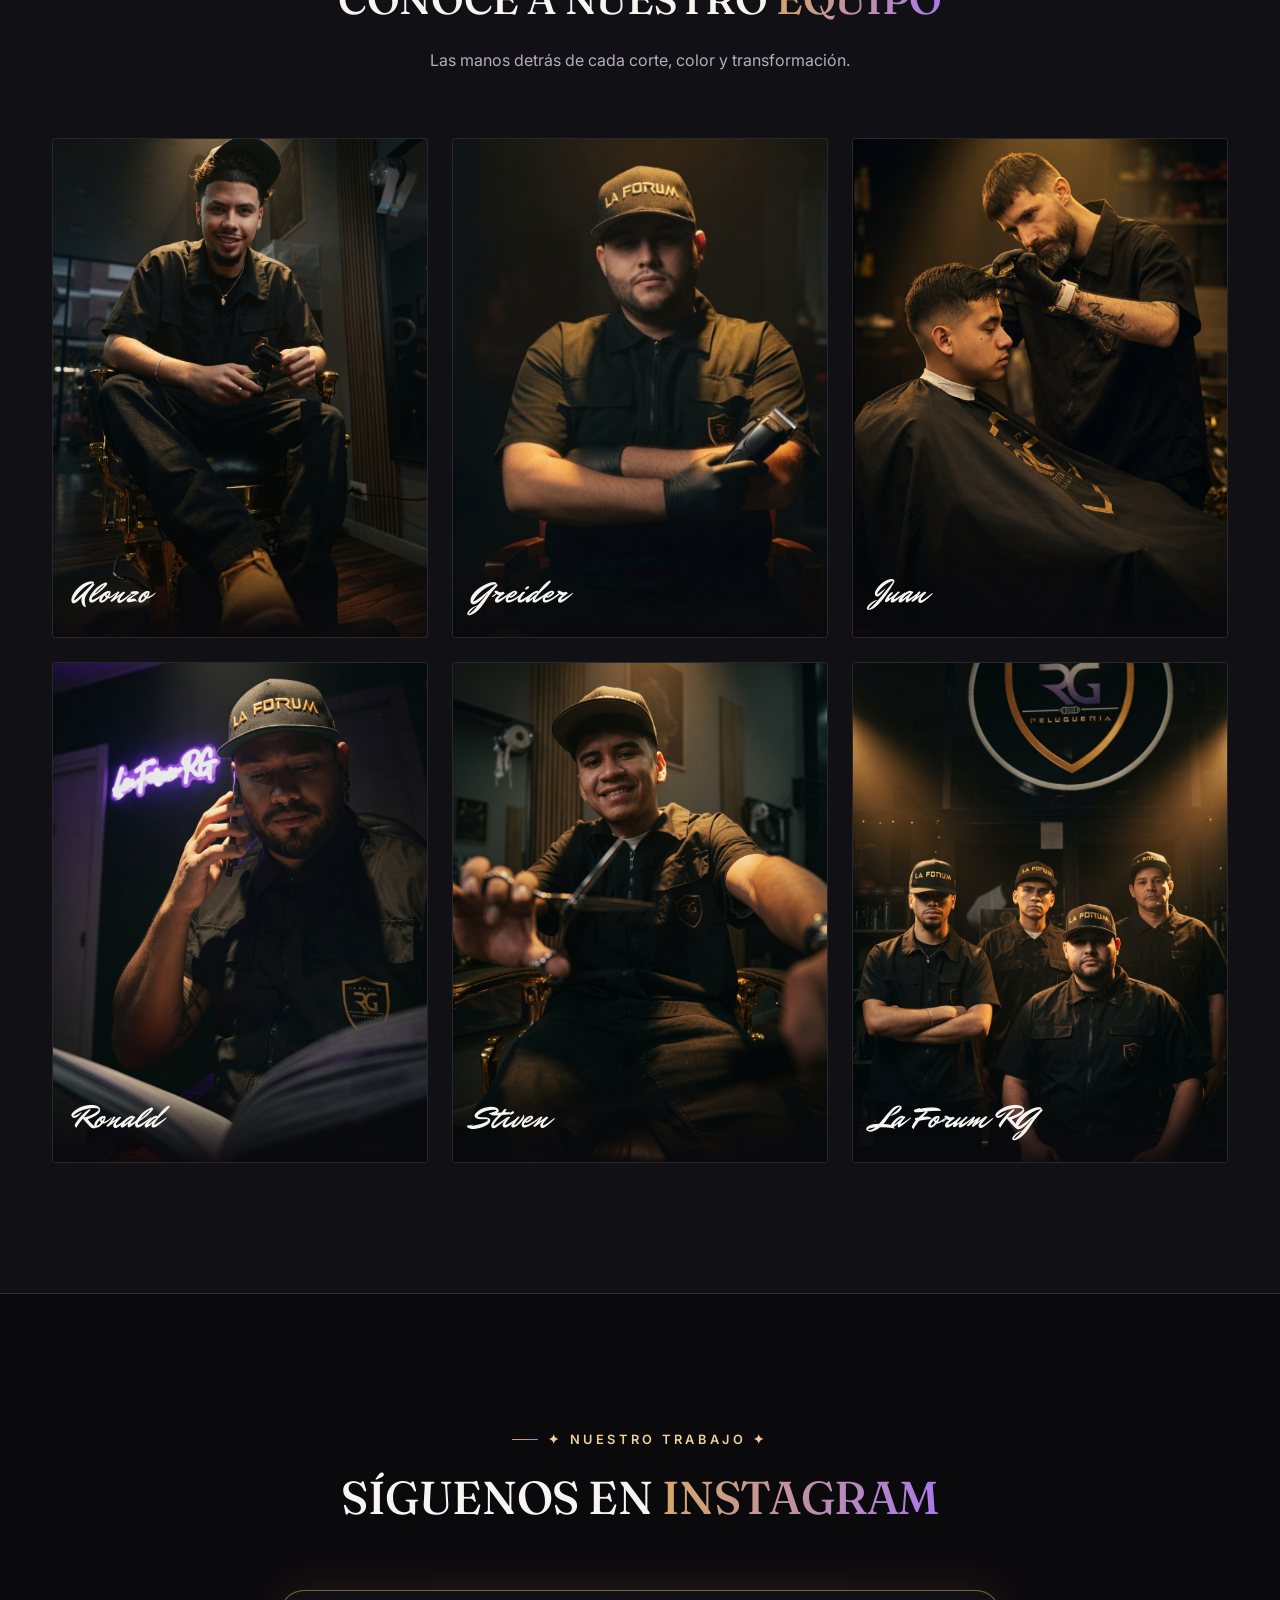
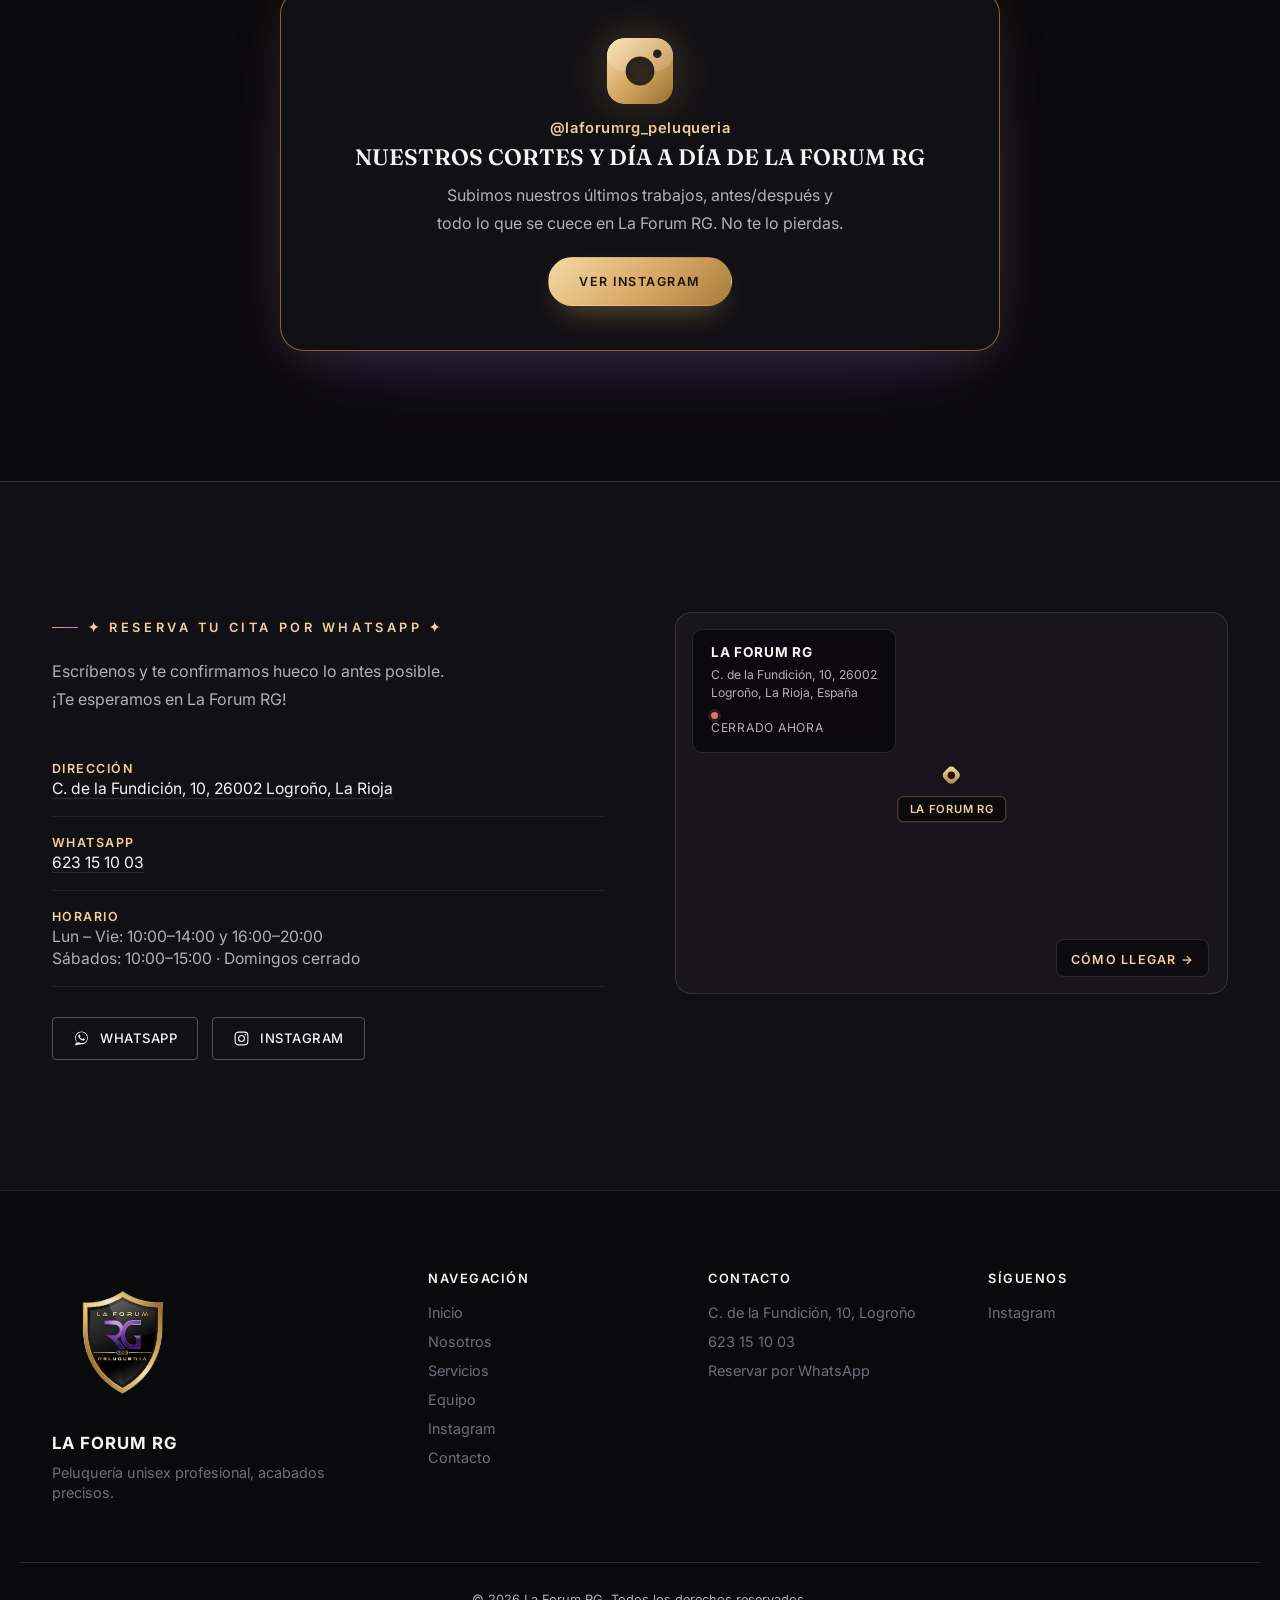
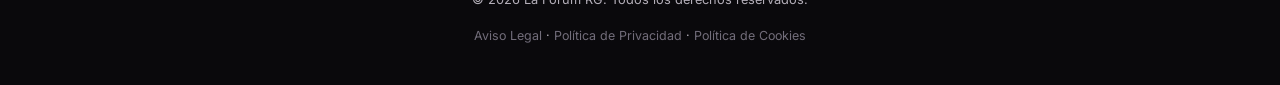
==== commit aae4fd7f: "Add files via upload" ====
--- a/index.html
+++ b/index.html
@@ -9,7 +9,7 @@
 
 <link rel="preconnect" href="https://fonts.googleapis.com">
 <link rel="preconnect" href="https://fonts.gstatic.com" crossorigin>
-<link href="https://fonts.googleapis.com/css2?family=Fraunces:opsz,wght@9..144,400;9..144,500;9..144,600&family=Inter:wght@300;400;500;600;700&display=swap" rel="stylesheet">
+<link href="https://fonts.googleapis.com/css2?family=Fraunces:opsz,wght@9..144,400;9..144,500;9..144,600&family=Inter:wght@300;400;500;600;700&family=Mr+Dafoe&display=swap" rel="stylesheet">
 
 <link rel="stylesheet" href="css/style.css">
 </head>
@@ -18,15 +18,15 @@
 <div class="grain"></div>
 
 <div id="preloader">
-  <img src="assets/logo.jpg" alt="La Forum RG" class="preloader-logo">
+  <img src="assets/logopng.png" alt="La Forum RG" class="preloader-logo">
 </div>
 
 <!-- ===================== HEADER ===================== -->
 <header class="site-header" id="siteHeader">
   <div class="container header-inner">
     <a href="#inicio" class="brand">
-      <img src="assets/logo.jpg" alt="La Forum RG logo" class="brand-logo">
-      <span class="brand-text">La Forum <span class="accent">RG</span></span>
+      <img src="assets/logopng.png" alt="La Forum RG logo" class="brand-logo">
+      <span class="brand-text">La Forum RG</span>
     </a>
 
     <nav class="main-nav" id="mainNav">
@@ -34,6 +34,7 @@
         <li><a href="#inicio" class="nav-link active">Inicio</a></li>
         <li><a href="#nosotros" class="nav-link">Nosotros</a></li>
         <li><a href="#servicios" class="nav-link">Servicios</a></li>
+        <li><a href="#equipo" class="nav-link">Equipo</a></li>
         <li><a href="#instagram" class="nav-link">Instagram</a></li>
         <li><a href="#contacto" class="nav-link">Contacto</a></li>
       </ul>
@@ -54,8 +55,8 @@
     <div class="hero-scrim"></div>
     <div class="container hero-inner">
       <div class="hero-text" data-reveal>
-        <span class="overline">Peluquería Urbana · Logroño</span>
-        <h1>Técnica profesional<br>Acabado perfecto<br><em>Presencia</em></h1>
+        <span class="overline">Peluquería Unisex · Logroño</span>
+        <h1>Técnica profesional<br>Acabado perfecto</h1>
         <p class="hero-lead">
           En La Forum RG mezclamos técnica de peluquería con nuestro toque personal.
           Fades precisos, color con personalidad y un espacio pensado para que salgas
@@ -81,47 +82,41 @@
   <div class="marquee">
     <div class="marquee-track">
       <span>Mechas <em>✦</em> Alisado <em>✦</em> Keratinas <em>✦</em> Maquillaje <em>✦</em> Hidrataciones <em>✦</em> Transparencias <em>✦</em> Cortes de Dama <em>✦</em> Cortes de Caballero <em>✦</em>
+      Mechas <em>✦</em> Alisado <em>✦</em> Keratinas <em>✦</em> Maquillaje <em>✦</em> Hidrataciones <em>✦</em> Transparencias <em>✦</em> Cortes de Dama <em>✦</em> Cortes de Caballero <em>✦</em>
+      Mechas <em>✦</em> Alisado <em>✦</em> Keratinas <em>✦</em> Maquillaje <em>✦</em> Hidrataciones <em>✦</em> Transparencias <em>✦</em> Cortes de Dama <em>✦</em> Cortes de Caballero <em>✦</em>
       Mechas <em>✦</em> Alisado <em>✦</em> Keratinas <em>✦</em> Maquillaje <em>✦</em> Hidrataciones <em>✦</em> Transparencias <em>✦</em> Cortes de Dama <em>✦</em> Cortes de Caballero <em>✦</em></span>
     </div>
   </div>
 
   <!-- ===================== SOBRE NOSOTROS ===================== -->
   <section class="about" id="nosotros">
-    <div class="container about-inner">
-      <div class="about-visual" data-reveal>
-        <div class="about-photo">
-          <img src="assets/neon-sign.jpg" alt="Interior de La Forum RG con el rótulo neón">
-          <div class="about-badge">
-            <img src="assets/corte-pelo.jpg" alt="Detalle de un corte en La Forum RG">
-          </div>
-        </div>
-      </div>
-
-      <div class="about-content" data-reveal>
-        <span class="overline">Nuestra Esencia</span>
-        <h2>Peluquería con actitud<br>de barrio</h2>
-        <p>
-          La Forum RG nació con una idea clara: la técnica de peluquería no está reñida
-          con la actitud de la calle. Aquí cuidamos cada detalle del corte y del color
-          con la misma precisión que un estudio clásico, pero sin perder la frescura
-          urbana que nos representa.
-        </p>
-        <p>
-          Un espacio unisex, cercano y sin postureo, donde cada cliente sale con el
-          estilo que realmente quería llevar puesto.
-        </p>
-
-        <ul class="about-list">
-          <li><span>01</span> Técnica depurada, sin perder la esencia urbana</li>
-          <li><span>02</span> Ambiente cercano y sin postureo</li>
-          <li><span>03</span> Estilo pensado para ti, no para la moda del momento</li>
-        </ul>
-
-        <div class="about-chips">
-          <span>Cortes</span>
-          <span>Mechas</span>
-          <span>Keratina</span>
-          <span>Tendencia</span>
+    <div class="container">
+      <div class="about-inner">
+        <div class="about-visual" data-reveal>
+          <div class="about-frame">
+            <img src="assets/corte-pelo.jpg" alt="Corte de pelo profesional en La Forum RG">
+          </div>
+        </div>
+
+        <div class="about-content" data-reveal>
+          <span class="overline">Nuestra Esencia</span>
+          <h2>Especialistas en el cabello</h2>
+          <p>
+            La Forum RG nació con una idea clara: la técnica de peluquería no es solo un
+            arte, sino una identidad. Aquí cuidamos cada detalle del corte, estilo y
+            color con la misma precisión que un estudio clásico, pero sin perder la
+            frescura urbana que nos representa.
+          </p>
+          <p>
+            Un espacio unisex, cercano y profesional, donde cada cliente sale con el
+            estilo que le identifica.
+          </p>
+
+          <ul class="about-list">
+            <li><span>01</span> Enséñanos tu diseño y nosotros lo haremos realidad</li>
+            <li><span>02</span> Ambiente cercano, cada cliente es parte de la familia La Forum RG</li>
+            <li><span>03</span> Higiene y materiales de primera calidad, para un resultado profesional</li>
+          </ul>
         </div>
       </div>
     </div>
@@ -132,7 +127,7 @@
     <div class="container">
       <div class="section-head" data-reveal>
         <span class="overline">✦ Lo Que Hacemos ✦</span>
-        <h2>Nuestros Servicios</h2>
+        <h2>Nuestros <em>Servicios</em></h2>
         <p class="section-sub">Técnica precisa, resultado real. Esto es lo que trabajamos en el salón.</p>
       </div>
 
@@ -234,6 +229,44 @@
       <div class="services-cta" data-reveal>
         <p>¿No ves lo que buscas o quieres consultar tarifas y disponibilidad?</p>
         <a href="https://wa.me/34623151003?text=Hola%2C%20me%20gustar%C3%ADa%20consultar%20disponibilidad%20y%20tarifas" target="_blank" rel="noopener" class="btn btn-outline">Escríbenos por WhatsApp</a>
+      </div>
+    </div>
+  </section>
+
+  <!-- ===================== EQUIPO ===================== -->
+  <section class="team" id="equipo">
+    <div class="container">
+      <div class="section-head" data-reveal>
+        <span class="overline">✦ Quiénes Somos ✦</span>
+        <h2>Conoce a Nuestro <em>Equipo</em></h2>
+        <p class="section-sub">Las manos detrás de cada corte, color y transformación.</p>
+      </div>
+
+      <div class="team-grid">
+        <div class="team-card" data-reveal>
+          <img src="assets/Alonzo.png" alt="Alonzo, del equipo de La Forum RG" loading="lazy">
+          <span class="team-name"><span>Alonzo</span></span>
+        </div>
+        <div class="team-card" data-reveal>
+          <img src="assets/Greider.png" alt="Greider, del equipo de La Forum RG" loading="lazy">
+          <span class="team-name"><span>Greider</span></span>
+        </div>
+        <div class="team-card" data-reveal>
+          <img src="assets/Juan.png" alt="Juan, del equipo de La Forum RG" loading="lazy">
+          <span class="team-name"><span>Juan</span></span>
+        </div>
+        <div class="team-card" data-reveal>
+          <img src="assets/Ronald.png" alt="Ronald, del equipo de La Forum RG" loading="lazy">
+          <span class="team-name"><span>Ronald</span></span>
+        </div>
+        <div class="team-card" data-reveal>
+          <img src="assets/Stiven.png" alt="Stiven, del equipo de La Forum RG" loading="lazy">
+          <span class="team-name"><span>Stiven</span></span>
+        </div>
+        <div class="team-card" data-reveal>
+          <img src="assets/Equipo.png" alt="El equipo completo de La Forum RG" loading="lazy">
+          <span class="team-name"><span>La Forum RG</span></span>
+        </div>
       </div>
     </div>
   </section>
@@ -243,21 +276,30 @@
     <div class="container">
       <div class="section-head" data-reveal>
         <span class="overline">✦ Nuestro Trabajo ✦</span>
-        <h2>Síguenos en Instagram</h2>
+        <h2>Síguenos en <em>Instagram</em></h2>
       </div>
 
       <div class="insta-card" data-reveal>
-        <svg class="insta-icon" viewBox="0 0 24 24" fill="none" stroke="currentColor" stroke-width="1.4">
-          <rect x="3" y="3" width="18" height="18" rx="5"/>
-          <circle cx="12" cy="12" r="4.2"/>
-          <circle cx="17.3" cy="6.7" r="1.1" fill="currentColor" stroke="none"/>
+        <svg class="insta-icon-gloss" viewBox="0 0 100 100" aria-hidden="true">
+          <defs>
+            <linearGradient id="igGold" x1="0" y1="0" x2="1" y2="1">
+              <stop offset="0%" stop-color="#f7e3ab"/>
+              <stop offset="50%" stop-color="#d7a765"/>
+              <stop offset="100%" stop-color="#96702f"/>
+            </linearGradient>
+            <mask id="igMask">
+              <rect x="4" y="4" width="92" height="92" rx="24" fill="#fff"/>
+              <circle cx="50" cy="50" r="20" fill="#000"/>
+              <circle cx="74" cy="26" r="6" fill="#000"/>
+            </mask>
+          </defs>
+          <rect x="4" y="4" width="92" height="92" rx="24" fill="url(#igGold)" mask="url(#igMask)"/>
+          <rect x="4" y="4" width="92" height="46" rx="24" fill="#ffffff" opacity="0.16" mask="url(#igMask)"/>
         </svg>
-        <div>
-          <span class="insta-handle">@laforumrg_peluqueria</span>
-          <h3>Cortes, color y el día a día del salón</h3>
-          <p>Subimos nuestros últimos trabajos, antes/después y todo lo que se cuece en La Forum RG. No te lo pierdas.</p>
-          <a href="https://www.instagram.com/laforumrg_peluqueria/" target="_blank" rel="noopener" class="btn btn-solid">Ver Instagram</a>
-        </div>
+        <span class="insta-handle">@laforumrg_peluqueria</span>
+        <h3>Nuestros cortes y día a día de La Forum RG</h3>
+        <p>Subimos nuestros últimos trabajos, antes/después y todo lo que se cuece en La Forum RG. No te lo pierdas.</p>
+        <a href="https://www.instagram.com/laforumrg_peluqueria/" target="_blank" rel="noopener" class="btn btn-gold">Ver Instagram</a>
       </div>
     </div>
   </section>
@@ -266,14 +308,13 @@
   <section class="contact" id="contacto">
     <div class="container contact-inner">
       <div class="contact-info" data-reveal>
-        <span class="overline">✦ Reserva Tu Cita ✦</span>
-        <h2>Hablemos por WhatsApp</h2>
-        <p>Escríbenos y te confirmamos hueco lo antes posible. ¡Te esperamos en La Forum RG!</p>
+        <span class="overline">✦ Reserva tu cita por WhatsApp ✦</span>
+        <p>Escríbenos y te confirmamos hueco lo antes posible.<br>¡Te esperamos en La Forum RG!</p>
 
         <ul class="contact-list">
           <li>
             <strong>Dirección</strong>
-            <span><a href="https://www.google.com/maps/search/?api=1&query=C.+de+la+Fundici%C3%B3n%2C+10%2C+26002+Logro%C3%B1o%2C+La+Rioja" target="_blank" rel="noopener">C. de la Fundición, 10, 26002 Logroño, La Rioja</a></span>
+            <span><a href="https://www.google.com/maps/place/LA+FORUM+RG/@42.4629058,-2.4551355,832m/data=!3m2!1e3!4b1!4m6!3m5!1s0xd5aab7f657d8eff:0x167f888aac8e5c73!8m2!3d42.4629019!4d-2.4525606!16s%2Fg%2F11vrffrql3?entry=ttu&amp;g_ep=EgoyMDI2MDcwOC4wIKXMDSoASAFQAw%3D%3D" target="_blank" rel="noopener">C. de la Fundición, 10, 26002 Logroño, La Rioja</a></span>
           </li>
           <li>
             <strong>WhatsApp</strong>
@@ -304,10 +345,34 @@
 
       <div class="map-card" data-reveal>
         <div class="map-card-inner">
-          <iframe src="https://www.google.com/maps?q=C.+de+la+Fundici%C3%B3n%2C+10%2C+26002+Logro%C3%B1o%2C+La+Rioja&output=embed" loading="lazy" referrerpolicy="no-referrer-when-downgrade" title="Ubicación de La Forum RG en el mapa"></iframe>
-          <a class="map-overlay-link" href="https://www.google.com/maps/search/?api=1&query=C.+de+la+Fundici%C3%B3n%2C+10%2C+26002+Logro%C3%B1o%2C+La+Rioja" target="_blank" rel="noopener" aria-label="Abrir ubicación en Google Maps"></a>
+          <iframe src="https://www.google.com/maps?q=LA+FORUM+RG,42.4629019,-2.4525606&z=17&output=embed" loading="lazy" referrerpolicy="no-referrer-when-downgrade" title="Ubicación de La Forum RG en el mapa"></iframe>
+
+          <div class="map-info">
+            <strong>La Forum RG</strong>
+            <span>C. de la Fundición, 10, 26002<br>Logroño, La Rioja, España</span>
+            <span class="map-status" id="mapStatus">
+              <span class="dot"></span>
+              <span class="status-text">Comprobando horario…</span>
+            </span>
+          </div>
+
+          <div class="map-pin">
+            <svg viewBox="0 0 28 28" aria-hidden="true">
+              <defs>
+                <linearGradient id="pinGold" x1="0" y1="0" x2="1" y2="1">
+                  <stop offset="0%" stop-color="#f7e3ab"/>
+                  <stop offset="100%" stop-color="#a97c3d"/>
+                </linearGradient>
+              </defs>
+              <rect x="6" y="6" width="16" height="16" rx="5" transform="rotate(45 14 14)" fill="url(#pinGold)"/>
+              <circle cx="14" cy="14" r="4" fill="#1a1408"/>
+            </svg>
+            <span class="pin-label">La Forum RG</span>
+          </div>
+
+          <a class="map-overlay-link" href="https://www.google.com/maps/place/LA+FORUM+RG/@42.4629058,-2.4551355,832m/data=!3m2!1e3!4b1!4m6!3m5!1s0xd5aab7f657d8eff:0x167f888aac8e5c73!8m2!3d42.4629019!4d-2.4525606!16s%2Fg%2F11vrffrql3?entry=ttu&amp;g_ep=EgoyMDI2MDcwOC4wIKXMDSoASAFQAw%3D%3D" target="_blank" rel="noopener" aria-label="Abrir ubicación en Google Maps"></a>
+
           <div class="map-caption">
-            <span>C. de la Fundición, 10 · Logroño</span>
             <span class="map-cta">Cómo llegar →</span>
           </div>
         </div>
@@ -321,9 +386,9 @@
 <footer class="site-footer">
   <div class="container footer-inner">
     <div class="footer-brand">
-      <img src="assets/logo.jpg" alt="La Forum RG" class="footer-logo">
+      <img src="assets/logopng.png" alt="La Forum RG" class="footer-logo">
       <p>La Forum RG</p>
-      <span>Peluquería urbana. Corte, color y actitud.</span>
+      <span>Peluquería unisex profesional, acabados precisos.</span>
     </div>
 
     <div class="footer-links">
@@ -331,13 +396,14 @@
       <a href="#inicio">Inicio</a>
       <a href="#nosotros">Nosotros</a>
       <a href="#servicios">Servicios</a>
+      <a href="#equipo">Equipo</a>
       <a href="#instagram">Instagram</a>
       <a href="#contacto">Contacto</a>
     </div>
 
     <div class="footer-links">
       <h4>Contacto</h4>
-      <a href="https://www.google.com/maps/search/?api=1&query=C.+de+la+Fundici%C3%B3n%2C+10%2C+26002+Logro%C3%B1o%2C+La+Rioja" target="_blank" rel="noopener">C. de la Fundición, 10, Logroño</a>
+      <a href="https://www.google.com/maps/place/LA+FORUM+RG/@42.4629058,-2.4551355,832m/data=!3m2!1e3!4b1!4m6!3m5!1s0xd5aab7f657d8eff:0x167f888aac8e5c73!8m2!3d42.4629019!4d-2.4525606!16s%2Fg%2F11vrffrql3?entry=ttu&amp;g_ep=EgoyMDI2MDcwOC4wIKXMDSoASAFQAw%3D%3D" target="_blank" rel="noopener">C. de la Fundición, 10, Logroño</a>
       <a href="https://wa.me/34623151003" target="_blank" rel="noopener">623 15 10 03</a>
       <a href="https://wa.me/34623151003?text=Hola%2C%20quiero%20reservar%20una%20cita%20en%20La%20Forum%20RG" target="_blank" rel="noopener">Reservar por WhatsApp</a>
     </div>
--- a/css/style.css
+++ b/css/style.css
@@ -99,9 +99,9 @@
 }
 #preloader.hidden{ opacity: 0; visibility: hidden; }
 .preloader-logo{
-  width: min(34vw, 180px);
+  width: min(42vw, 260px);
   animation: pulse 1.6s ease-in-out infinite;
-  filter: drop-shadow(0 0 24px rgba(168,121,232,.4));
+  filter: drop-shadow(0 0 30px rgba(168,121,232,.45));
 }
 @keyframes pulse{
   0%, 100%{ transform: scale(1); opacity: .75; }
@@ -146,6 +146,14 @@
   border-color: var(--gold);
 }
 .btn-outline-accent:hover{ background: var(--gold); color: #1a1408; transform: translateY(-2px); box-shadow: 0 14px 30px -12px rgba(215,167,101,.5); }
+.btn-gold{
+  background: linear-gradient(135deg, #f3d9a4, #d7a765 55%, #a97c3d);
+  color: #1a1408;
+  border-radius: 999px;
+  border-color: transparent;
+  box-shadow: 0 14px 30px -12px rgba(215,167,101,.5);
+}
+.btn-gold:hover{ transform: translateY(-2px); box-shadow: 0 18px 36px -12px rgba(215,167,101,.65); }
 
 /* =============================================================
    HEADER
@@ -177,8 +185,8 @@
   gap: 12px;
 }
 .brand-logo{
-  width: 38px;
-  height: 38px;
+  width: 142px;
+  height: 142px;
   object-fit: contain;
 }
 .brand-text{
@@ -187,10 +195,7 @@
   font-weight: 700;
   letter-spacing: .08em;
   text-transform: uppercase;
-  color: var(--white);
-}
-.brand-text .accent{
-  background: var(--gradient);
+  background: linear-gradient(90deg, var(--gold), var(--purple));
   -webkit-background-clip: text;
   background-clip: text;
   color: transparent;
@@ -249,24 +254,21 @@
   position: absolute;
   inset: 0;
   z-index: 0;
-  background: url("../assets/neon-sign.jpg") center 38% / cover no-repeat;
-  filter: brightness(.7) saturate(2.3) contrast(1.1);
-  -webkit-mask-image: radial-gradient(ellipse 88% 82% at 50% 42%, black 30%, transparent 92%);
-  mask-image: radial-gradient(ellipse 88% 82% at 50% 42%, black 30%, transparent 92%);
+  background: url("../assets/neon-sign.jpg") 142% 40% / 75% auto no-repeat;
+  filter: saturate(1.8) contrast(1.15) brightness(1.15);
+  -webkit-mask-image: linear-gradient(90deg, transparent 0%, transparent 24%, black 52%);
+  mask-image: linear-gradient(90deg, transparent 0%, transparent 24%, black 52%);
 }
 .hero-scrim{
   position: absolute;
   inset: 0;
   z-index: 0;
-  background:
-    radial-gradient(ellipse 900px 600px at 12% 15%, rgba(124,79,209,.16), transparent 60%),
-    radial-gradient(ellipse 700px 500px at 90% 85%, rgba(215,167,101,.1), transparent 55%),
-    linear-gradient(100deg, var(--black) 0%, rgba(10,9,12,.86) 26%, rgba(10,9,12,.5) 46%, rgba(10,9,12,.2) 64%, rgba(10,9,12,.05) 80%, transparent 96%);
+  background: linear-gradient(90deg, var(--black) 0%, var(--black) 22%, rgba(10,9,12,.85) 34%, rgba(10,9,12,.5) 44%, rgba(10,9,12,.18) 54%, transparent 64%);
 }
 .hero-inner{
   position: relative;
   z-index: 1;
-  max-width: 640px;
+  max-width: 720px;
   margin: 0;
   margin-left: clamp(20px, 14vw, 260px);
 }
@@ -290,7 +292,7 @@
   display: inline-block;
 }
 .hero-text h1{
-  font-size: clamp(2.3rem, 4.2vw, 3.8rem);
+  font-size: clamp(2rem, 3.6vw, 3rem);
   line-height: 1.16;
   margin-bottom: .45em;
 }
@@ -364,17 +366,17 @@
   position: absolute;
   top: 0;
   bottom: 0;
-  width: clamp(48px, 10%, 180px);
+  width: clamp(40px, 6%, 110px);
   z-index: 2;
   pointer-events: none;
 }
 .marquee::before{
   left: 0;
-  background: linear-gradient(to right, var(--black-2) 30%, transparent);
+  background: linear-gradient(to right, var(--black-2), transparent);
 }
 .marquee::after{
   right: 0;
-  background: linear-gradient(to left, var(--black-2) 30%, transparent);
+  background: linear-gradient(to left, var(--black-2), transparent);
 }
 .marquee-track{
   display: flex;
@@ -387,11 +389,18 @@
   font-weight: 500;
   letter-spacing: .1em;
   text-transform: uppercase;
-  color: var(--white);
+  color: var(--gold-light);
   white-space: nowrap;
   padding-right: 16px;
 }
-.marquee-track span em{ padding: 0 16px 0 0; font-size: .9em; }
+.marquee-track span em{
+  padding: 0 16px 0 0;
+  font-size: .9em;
+  background: none;
+  -webkit-background-clip: unset;
+  background-clip: unset;
+  color: var(--white);
+}
 @keyframes scrollLeft{
   from{ transform: translateX(0); }
   to{ transform: translateX(-50%); }
@@ -407,6 +416,8 @@
 }
 .section-head h2{ font-size: clamp(2rem, 3.6vw, 2.9rem); }
 .section-sub{ margin-top: 6px; }
+.team .section-head{ max-width: 760px; }
+.team .section-head h2{ font-size: clamp(1.7rem, 3.4vw, 2.6rem); white-space: nowrap; }
 
 section{ padding: 130px 0; }
 
@@ -419,35 +430,34 @@
   gap: 80px;
   align-items: center;
 }
-.about-visual{ position: relative; }
-.about-photo{
+.about-visual{ position: relative; padding: 22px; }
+.about-frame{
   position: relative;
   width: 100%;
+}
+.about-frame::before,
+.about-frame::after{
+  content: "";
+  position: absolute;
+  z-index: 0;
+  border: 1.5px solid rgba(168,121,232,.7);
+  box-shadow: 0 0 14px rgba(168,121,232,.35);
+  pointer-events: none;
+}
+.about-frame::before{ inset: -22px -22px 22px 22px; }
+.about-frame::after{ inset: 22px 22px -22px -22px; border-color: rgba(168,121,232,.4); }
+.about-frame img{
+  position: relative;
+  z-index: 1;
+  width: 100%;
+  height: auto;
   aspect-ratio: 4/5;
-  border-radius: var(--radius);
-  overflow: hidden;
-  box-shadow: 0 40px 70px -30px rgba(0,0,0,.7);
-}
-.about-photo img{
-  width: 100%; height: 100%;
   object-fit: cover;
-  object-position: 30% 55%;
-  filter: grayscale(1) contrast(1.08) brightness(.9);
-}
-.about-photo .about-badge{
-  position: absolute;
-  top: -20px; left: -20px;
-  width: 88px;
-  height: 88px;
-  border-radius: 50%;
-  background: var(--black);
-  border: 1px solid var(--line);
-  padding: 10px;
-  box-shadow: 0 14px 30px rgba(0,0,0,.5);
-}
-.about-photo .about-badge img{ width: 100%; height: 100%; object-fit: contain; filter: none; }
-
-.about-content h2{ font-size: clamp(2rem, 3.6vw, 2.7rem); }
+  object-position: 30% 25%;
+  box-shadow: 0 40px 70px -30px rgba(0,0,0,.75);
+}
+
+.about-content h2{ font-size: clamp(.85rem, 4.4vw, 2.2rem); white-space: nowrap; }
 .about-list{ margin: 28px 0; }
 .about-list li{
   display: flex;
@@ -476,6 +486,7 @@
   letter-spacing: .06em;
   text-transform: uppercase;
   color: var(--gold-light);
+  background: rgba(255,255,255,.04);
   border: 1px solid var(--line);
   border-radius: 999px;
   padding: 8px 18px;
@@ -510,7 +521,7 @@
   color: var(--muted);
   transition: color var(--transition);
 }
-.service-card h3{ font-size: 1.05rem; margin-bottom: 8px; line-height: 1.25; color: var(--white); }
+.service-card h3{ font-size: 1.05rem; margin-bottom: 8px; line-height: 1.25; color: var(--gold-light); }
 .service-card p{ font-size: .86rem; }
 
 .services-cta{
@@ -526,44 +537,82 @@
 }
 
 /* =============================================================
+   TEAM
+============================================================= */
+.team{ background: var(--black-2); border-top: 1px solid var(--line); border-bottom: 1px solid var(--line); }
+.team-grid{
+  display: grid;
+  grid-template-columns: repeat(3, 1fr);
+  gap: 24px;
+}
+.team-card{
+  position: relative;
+  overflow: hidden;
+  border-radius: var(--radius);
+  border: 1px solid var(--line);
+  background: var(--black);
+}
+.team-card img{
+  width: 100%;
+  aspect-ratio: 3/4;
+  object-fit: cover;
+  display: block;
+  transition: transform .6s ease;
+}
+.team-card:hover img{ transform: scale(1.06); }
+.team-name{
+  position: absolute;
+  left: 0; right: 0; bottom: 0;
+  padding: 22px 20px;
+  background: linear-gradient(to top, rgba(10,9,12,.92), transparent);
+  font-family: 'Mr Dafoe', cursive;
+  font-weight: 400;
+  letter-spacing: .01em;
+  text-transform: none;
+  font-size: 2rem;
+}
+.team-name span{
+  color: var(--white);
+}
+
+/* =============================================================
    INSTAGRAM FEATURE
 ============================================================= */
 .instagram{ background: var(--black); }
 .insta-card{
-  max-width: 880px;
+  max-width: 720px;
   margin: 0 auto;
-  border: 1px solid var(--line);
-  border-radius: var(--radius);
+  border: 1.5px solid rgba(215,167,101,.55);
+  border-radius: 24px;
   background: var(--black-2);
-  padding: 64px 56px;
-  display: flex;
-  align-items: center;
-  gap: 44px;
-  flex-wrap: wrap;
-  justify-content: center;
+  padding: 44px 48px;
+  display: flex;
+  flex-direction: column;
+  align-items: center;
   text-align: center;
-}
-.insta-icon{
-  width: 60px;
-  height: 60px;
-  flex-shrink: 0;
-  color: var(--gold);
+  box-shadow: 0 0 46px rgba(215,167,101,.14), 0 40px 80px -30px rgba(124,79,209,.3);
+}
+.insta-icon-gloss{
+  width: 72px;
+  height: 72px;
+  margin-bottom: 12px;
+  filter: drop-shadow(0 6px 14px rgba(0,0,0,.45)) drop-shadow(0 0 18px rgba(215,167,101,.35));
 }
 .insta-card h3{
   font-family: var(--font-display);
   text-transform: uppercase;
-  font-size: clamp(1.5rem, 2.6vw, 2rem);
-  margin-bottom: 10px;
-}
-.insta-card p{ max-width: 440px; margin: 0 auto 22px; }
+  font-size: clamp(1.1rem, 1.9vw, 1.4rem);
+  margin: 4px 0 10px;
+}
+.insta-card p{ max-width: 420px; margin: 0 auto 20px; }
 .insta-handle{
   display: block;
   font-family: var(--font-body);
   font-weight: 600;
   color: var(--gold-light);
   letter-spacing: .04em;
-  margin-bottom: 6px;
-  font-size: 1rem;
+  font-size: .92rem;
+  margin-bottom: 2px;
 }
 
 /* =============================================================
@@ -618,7 +667,7 @@
 .map-card{
   position: relative;
   border: 1px solid var(--line);
-  border-radius: var(--radius);
+  border-radius: 16px;
   overflow: hidden;
   background: var(--black-3);
 }
@@ -637,21 +686,14 @@
 }
 .map-caption{
   position: absolute;
-  left: 0; right: 0; bottom: 0;
+  right: 18px; bottom: 16px;
   z-index: 3;
   pointer-events: none;
-  display: flex;
-  align-items: center;
-  justify-content: space-between;
-  gap: 12px;
-  padding: 18px 22px;
-  background: linear-gradient(to top, rgba(10,9,12,.94), transparent);
-}
-.map-caption span{
-  font-family: var(--font-body);
-  color: var(--white);
-  font-size: .88rem;
-  letter-spacing: .02em;
+  padding: 8px 14px;
+  background: rgba(10,9,12,.75);
+  border: 1px solid var(--line);
+  border-radius: 8px;
+  backdrop-filter: blur(4px);
 }
 .map-caption .map-cta{
   font-family: var(--font-body);
@@ -660,6 +702,83 @@
   letter-spacing: .1em;
   text-transform: uppercase;
   color: var(--gold-light);
+}
+
+.map-info{
+  position: absolute;
+  top: 16px; left: 16px;
+  z-index: 3;
+  pointer-events: none;
+  max-width: 240px;
+  background: rgba(10,9,12,.88);
+  border: 1px solid var(--line);
+  border-radius: 10px;
+  padding: 14px 18px;
+  backdrop-filter: blur(6px);
+}
+.map-info strong{
+  display: block;
+  font-family: var(--font-body);
+  font-weight: 700;
+  letter-spacing: .06em;
+  text-transform: uppercase;
+  color: var(--white);
+  font-size: .85rem;
+  margin-bottom: 6px;
+}
+.map-info span{
+  display: block;
+  font-size: .76rem;
+  line-height: 1.5;
+  color: var(--muted);
+}
+.map-status{
+  display: flex;
+  align-items: center;
+  gap: 8px;
+  margin-top: 10px;
+  font-size: .72rem;
+  letter-spacing: .06em;
+  text-transform: uppercase;
+  color: var(--muted);
+}
+.map-status .dot{
+  width: 7px; height: 7px;
+  border-radius: 50%;
+  background: var(--muted-2);
+  flex-shrink: 0;
+}
+.map-status.open .dot{ background: #6fe08a; box-shadow: 0 0 0 3px rgba(111,224,138,.16); }
+.map-status.closed .dot{ background: #e0716f; box-shadow: 0 0 0 3px rgba(224,113,111,.16); }
+
+.map-pin{
+  position: absolute;
+  top: 50%; left: 50%;
+  transform: translate(-50%, -68%);
+  z-index: 3;
+  pointer-events: none;
+  display: flex;
+  flex-direction: column;
+  align-items: center;
+  gap: 8px;
+}
+.map-pin svg{
+  width: 26px;
+  height: 26px;
+  filter: drop-shadow(0 4px 10px rgba(0,0,0,.5));
+}
+.map-pin .pin-label{
+  background: rgba(10,9,12,.85);
+  border: 1px solid rgba(215,167,101,.4);
+  padding: 5px 12px;
+  border-radius: 6px;
+  font-family: var(--font-body);
+  font-weight: 600;
+  font-size: .7rem;
+  letter-spacing: .06em;
+  text-transform: uppercase;
+  color: var(--gold-light);
+  white-space: nowrap;
 }
 
 /* =============================================================
@@ -679,8 +798,8 @@
   border-bottom: 1px solid var(--line);
 }
 .footer-logo{
-  width: 44px;
-  height: 44px;
+  width: 142px;
+  height: 142px;
   object-fit: contain;
   margin-bottom: 16px;
 }
@@ -820,6 +939,7 @@
   }
   .about-visual{ margin-bottom: 10px; max-width: 380px; }
   .services-grid{ grid-template-columns: repeat(2, 1fr); }
+  .team-grid{ grid-template-columns: repeat(2, 1fr); }
   .footer-inner{ grid-template-columns: 1fr 1fr; }
   .insta-card{ padding: 48px 32px; text-align: center; flex-direction: column; }
 
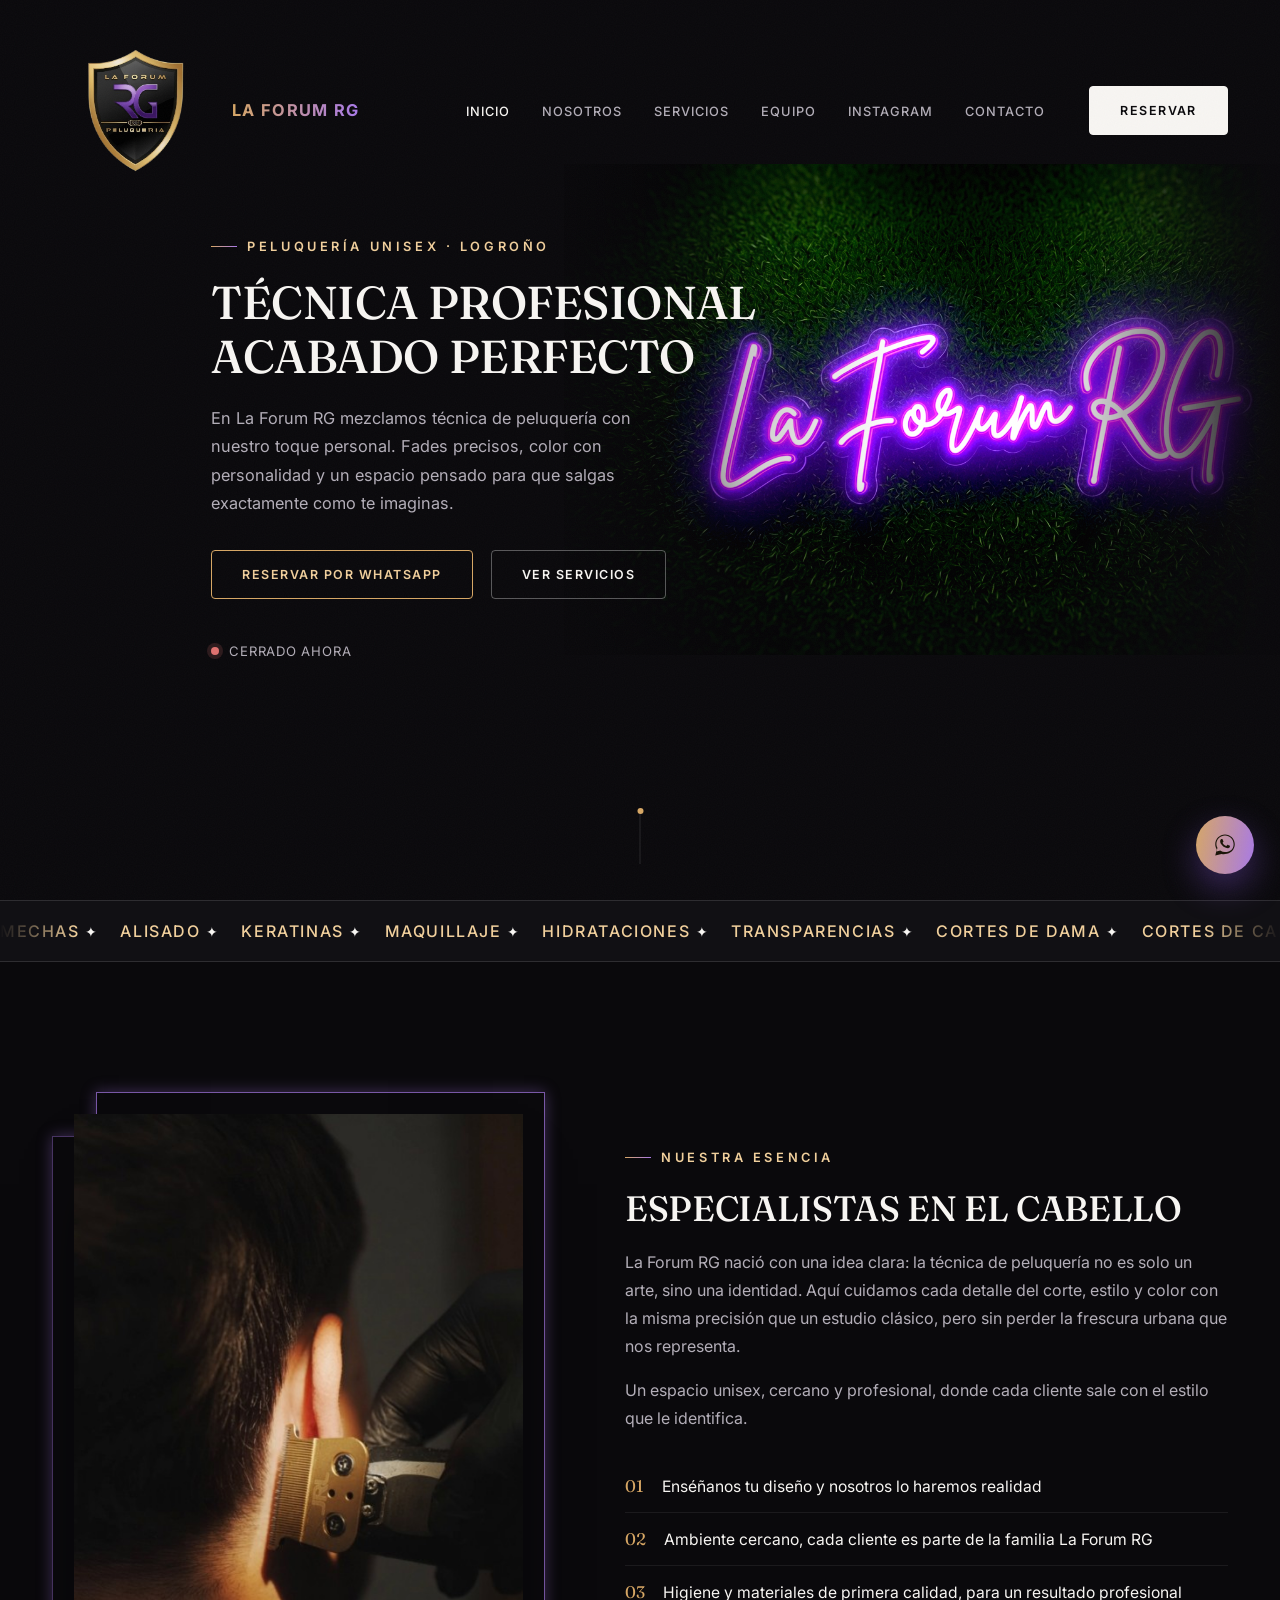
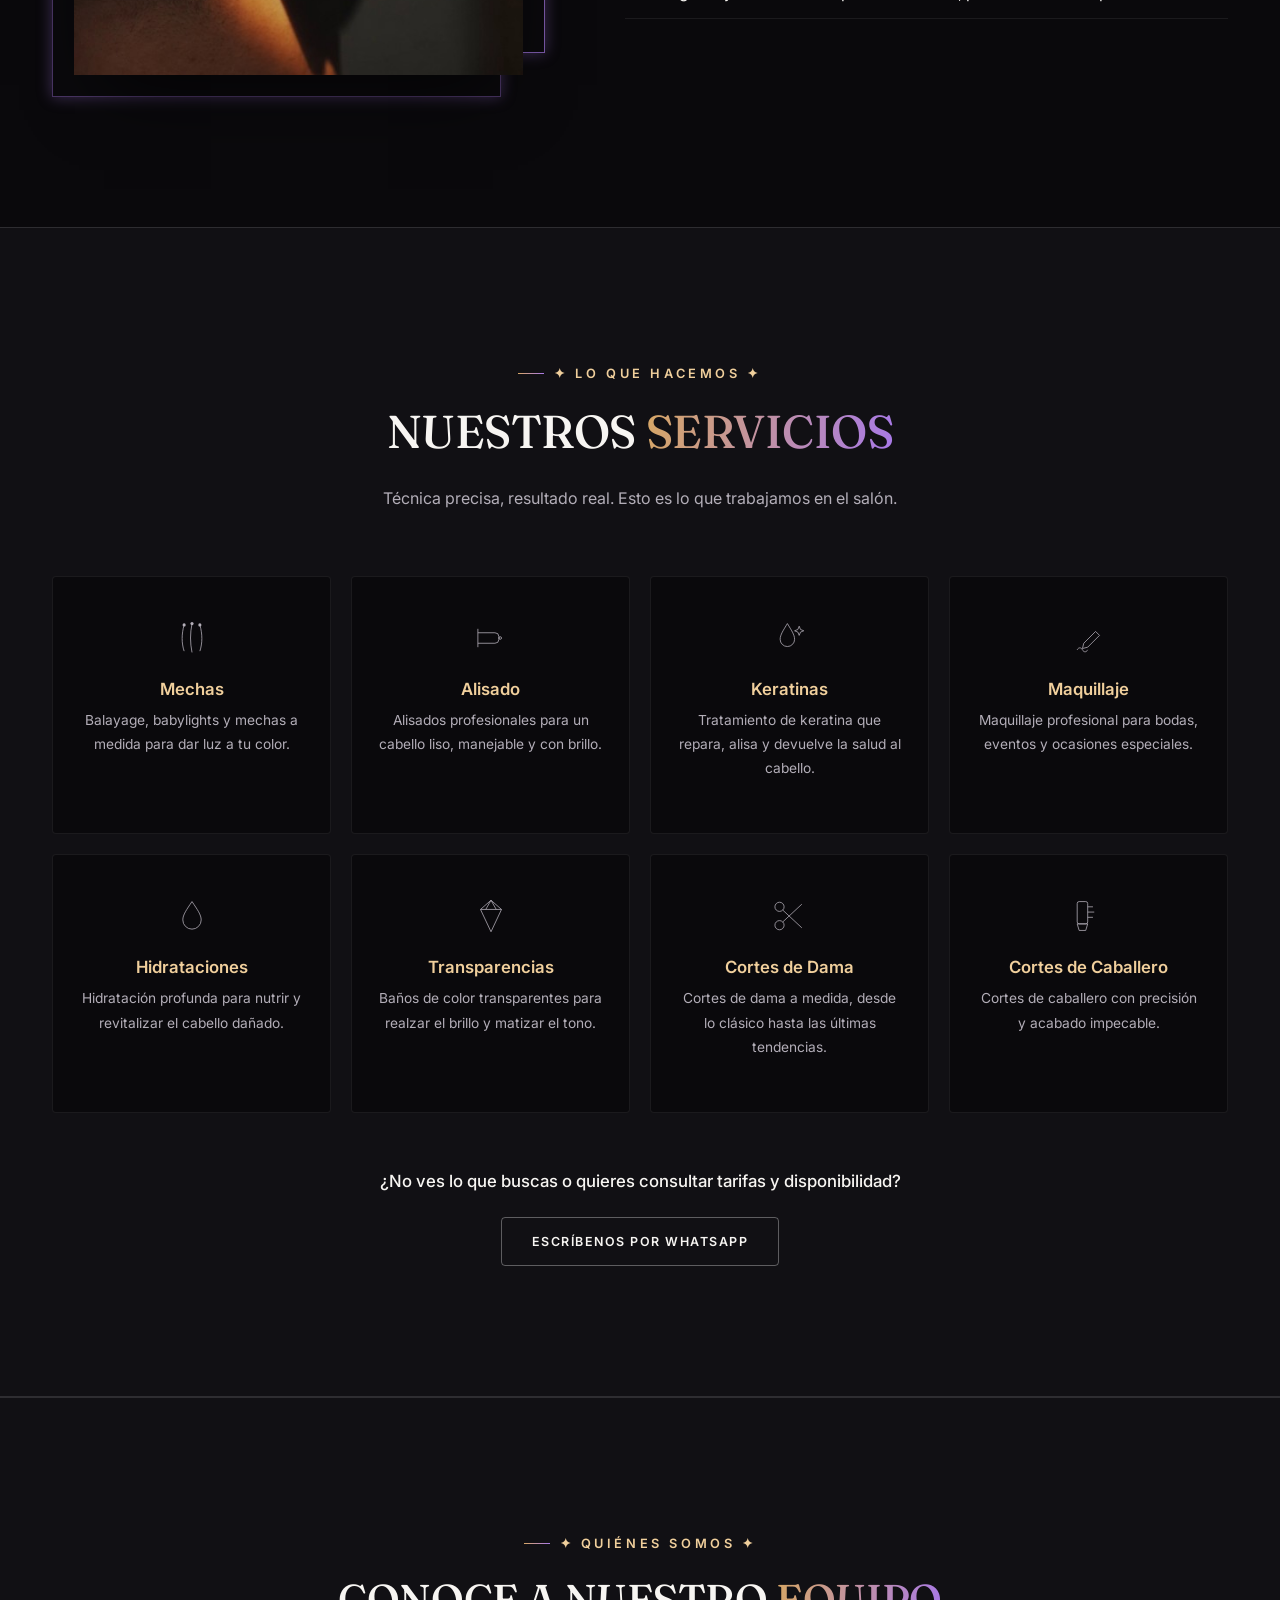
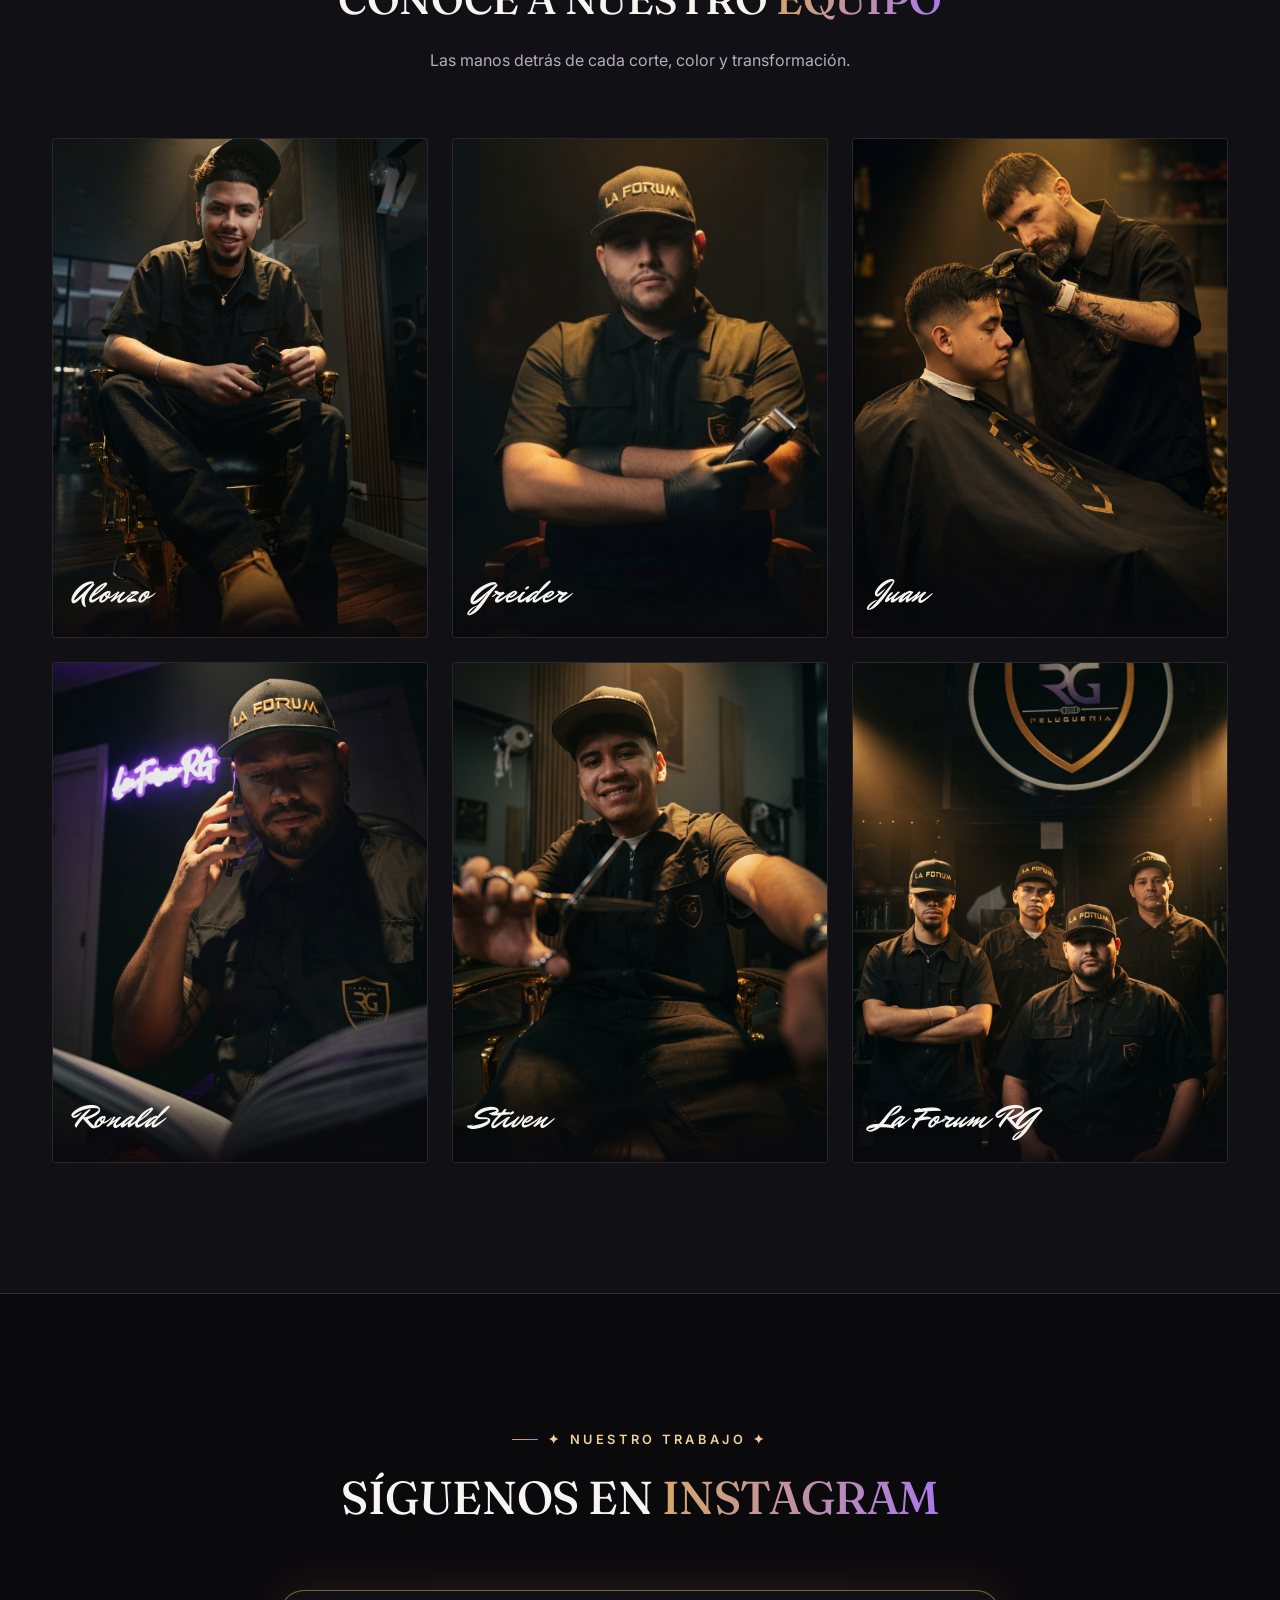
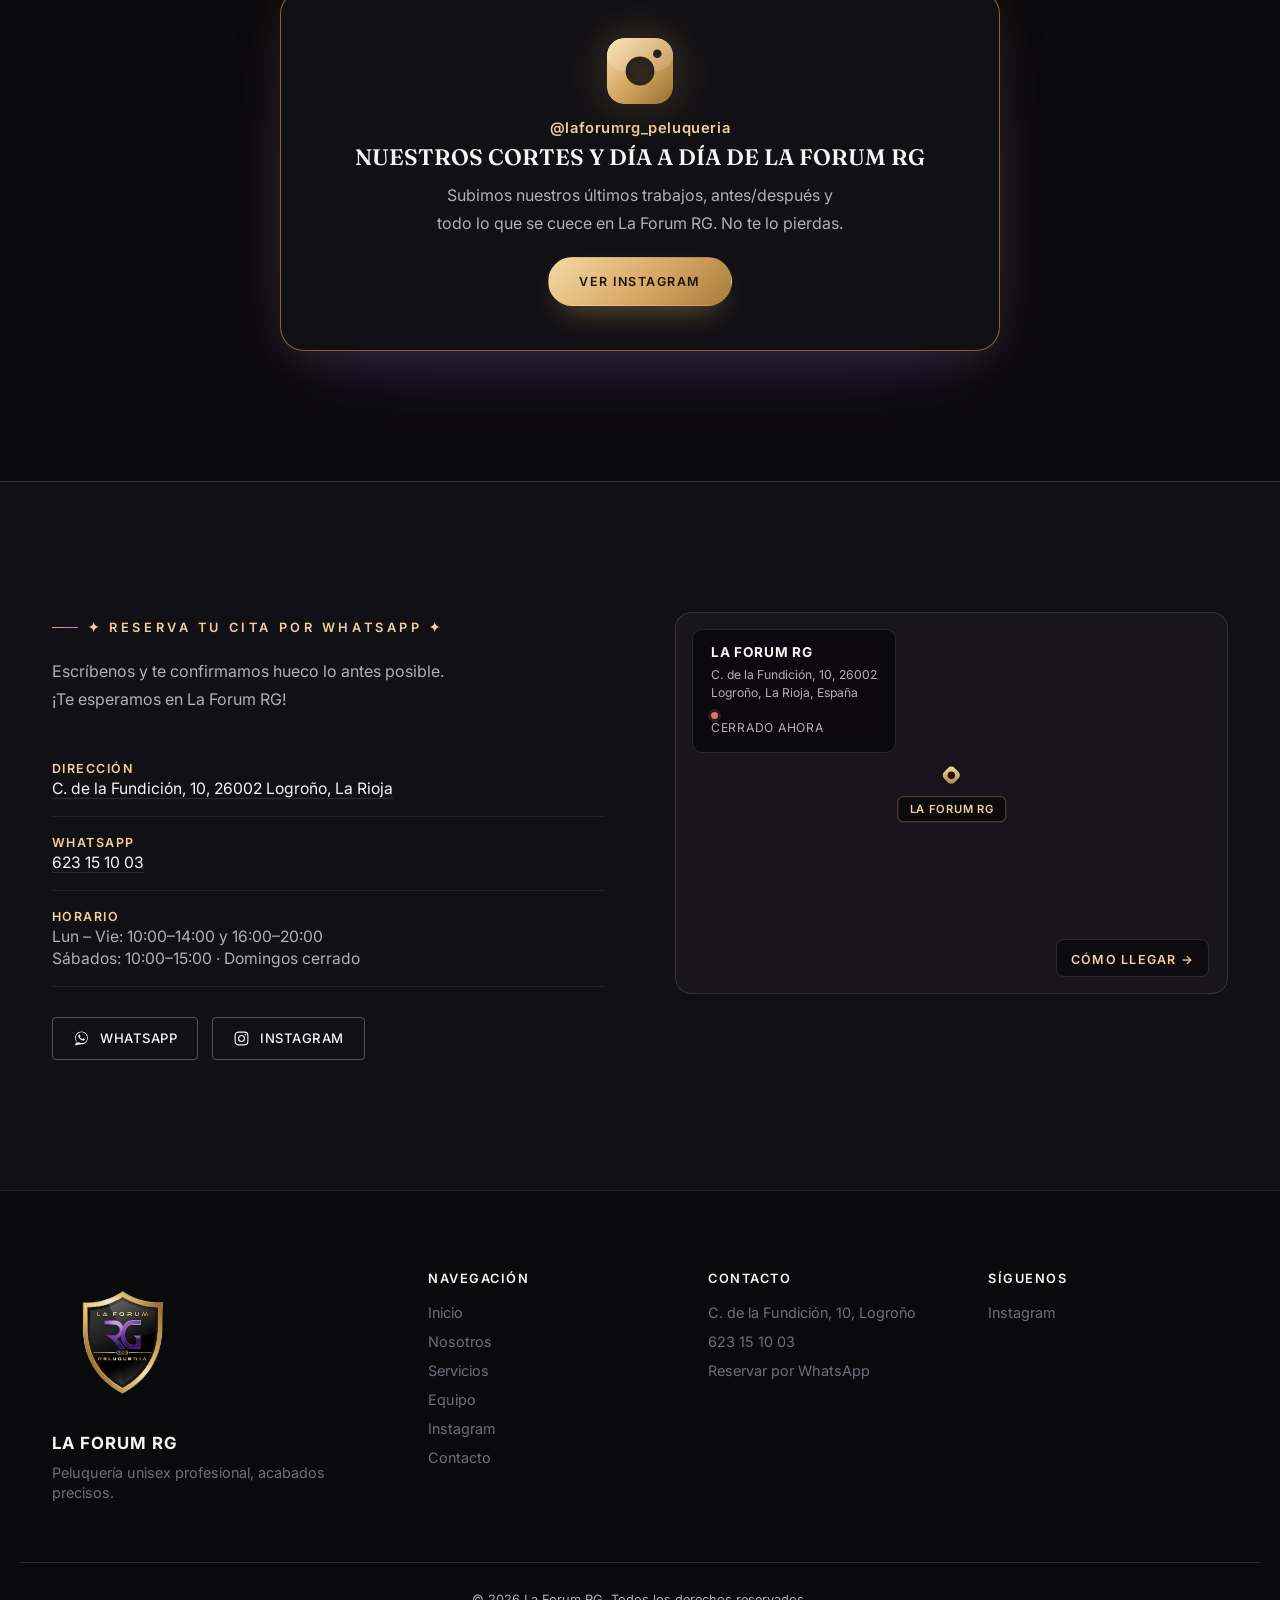
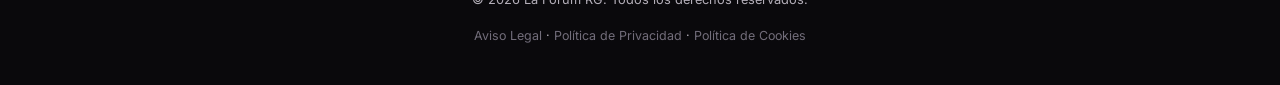
==== commit 18008e7d: "Add files via upload" ====
--- a/index.html
+++ b/index.html
@@ -56,6 +56,7 @@
     <div class="container hero-inner">
       <div class="hero-text" data-reveal>
         <span class="overline">Peluquería Unisex · Logroño</span>
+        <div class="hero-neon-mobile"></div>
         <h1>Técnica profesional<br>Acabado perfecto</h1>
         <p class="hero-lead">
           En La Forum RG mezclamos técnica de peluquería con nuestro toque personal.
--- a/css/style.css
+++ b/css/style.css
@@ -185,8 +185,8 @@
   gap: 12px;
 }
 .brand-logo{
-  width: 142px;
-  height: 142px;
+  width: 168px;
+  height: 168px;
   object-fit: contain;
 }
 .brand-text{
@@ -254,17 +254,26 @@
   position: absolute;
   inset: 0;
   z-index: 0;
-  background: url("../assets/neon-sign.jpg") 142% 40% / 75% auto no-repeat;
+  background: url("../assets/neon-sign.jpg") 126% 40% / 65% auto no-repeat;
   filter: saturate(1.8) contrast(1.15) brightness(1.15);
-  -webkit-mask-image: linear-gradient(90deg, transparent 0%, transparent 24%, black 52%);
-  mask-image: linear-gradient(90deg, transparent 0%, transparent 24%, black 52%);
+  -webkit-mask-image:
+    linear-gradient(90deg, transparent 0%, transparent 32%, black 58%),
+    linear-gradient(180deg, transparent 0%, black 14%, black 52%, transparent 94%),
+    linear-gradient(90deg, black 0%, black 82%, transparent 100%);
+  mask-image:
+    linear-gradient(90deg, transparent 0%, transparent 32%, black 58%),
+    linear-gradient(180deg, transparent 0%, black 14%, black 52%, transparent 94%),
+    linear-gradient(90deg, black 0%, black 82%, transparent 100%);
+  -webkit-mask-composite: source-in, source-in;
+  mask-composite: intersect;
 }
 .hero-scrim{
   position: absolute;
   inset: 0;
   z-index: 0;
-  background: linear-gradient(90deg, var(--black) 0%, var(--black) 22%, rgba(10,9,12,.85) 34%, rgba(10,9,12,.5) 44%, rgba(10,9,12,.18) 54%, transparent 64%);
-}
+  background: linear-gradient(90deg, var(--black) 0%, var(--black) 28%, rgba(10,9,12,.85) 40%, rgba(10,9,12,.5) 50%, rgba(10,9,12,.18) 60%, transparent 70%);
+}
+.hero-neon-mobile{ display: none; }
 .hero-inner{
   position: relative;
   z-index: 1;
@@ -964,6 +973,41 @@
   .floating-cta{ display: flex; }
 }
 
+@media (max-width: 760px){
+  .brand-logo{ width: 84px; height: 84px; }
+  .brand-text{ font-size: .82rem; }
+  .hero{
+    display: block;
+    min-height: auto;
+    padding-top: 150px;
+    padding-bottom: 0;
+  }
+  .hero-bg{ display: none; }
+  .hero-scrim{ display: none; }
+  .hero-neon-mobile{
+    display: block;
+    width: 100%;
+    height: min(58vw, 270px);
+    margin: 20px 0 28px;
+    background: url("../assets/neon-sign.jpg") 62% 42% / cover no-repeat;
+    filter: saturate(1.8) contrast(1.15) brightness(1.15);
+    -webkit-mask-image:
+      linear-gradient(90deg, transparent 0%, black 14%, black 86%, transparent 100%),
+      linear-gradient(180deg, transparent 0%, black 18%, black 82%, transparent 100%);
+    mask-image:
+      linear-gradient(90deg, transparent 0%, black 14%, black 86%, transparent 100%),
+      linear-gradient(180deg, transparent 0%, black 18%, black 82%, transparent 100%);
+    -webkit-mask-composite: source-in;
+    mask-composite: intersect;
+  }
+  .hero-text h1{ font-size: clamp(1.6rem, 7.4vw, 2.3rem); }
+  .hero-lead{ font-size: .95rem; }
+  .hero-actions{ margin: 26px 0 30px; }
+  .scroll-cue{ display: none; }
+  .team .section-head h2{ white-space: normal; }
+  .team-name{ padding: 16px 16px; font-size: 1.3rem; line-height: 1.15; }
+}
+
 @media (max-width: 620px){
   section{ padding: 90px 0; }
   .services-grid{ grid-template-columns: repeat(2, 1fr); }
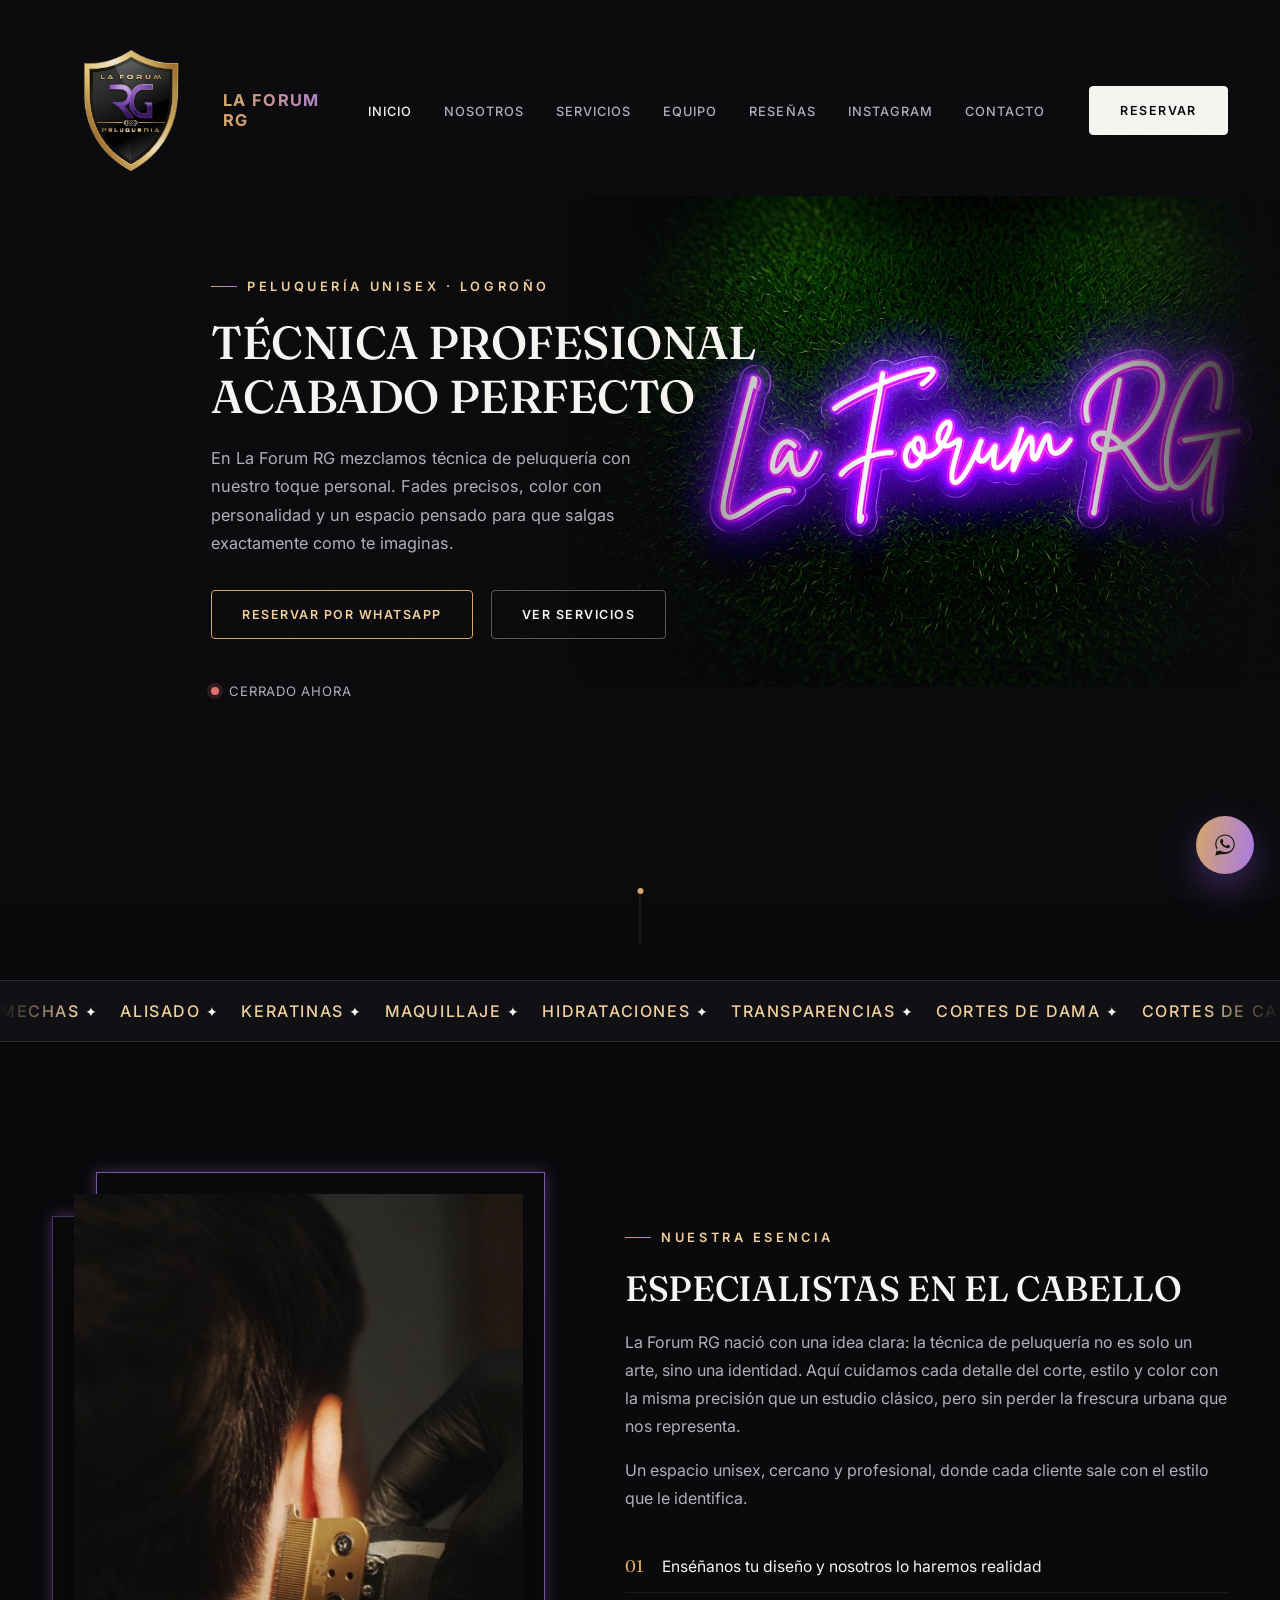
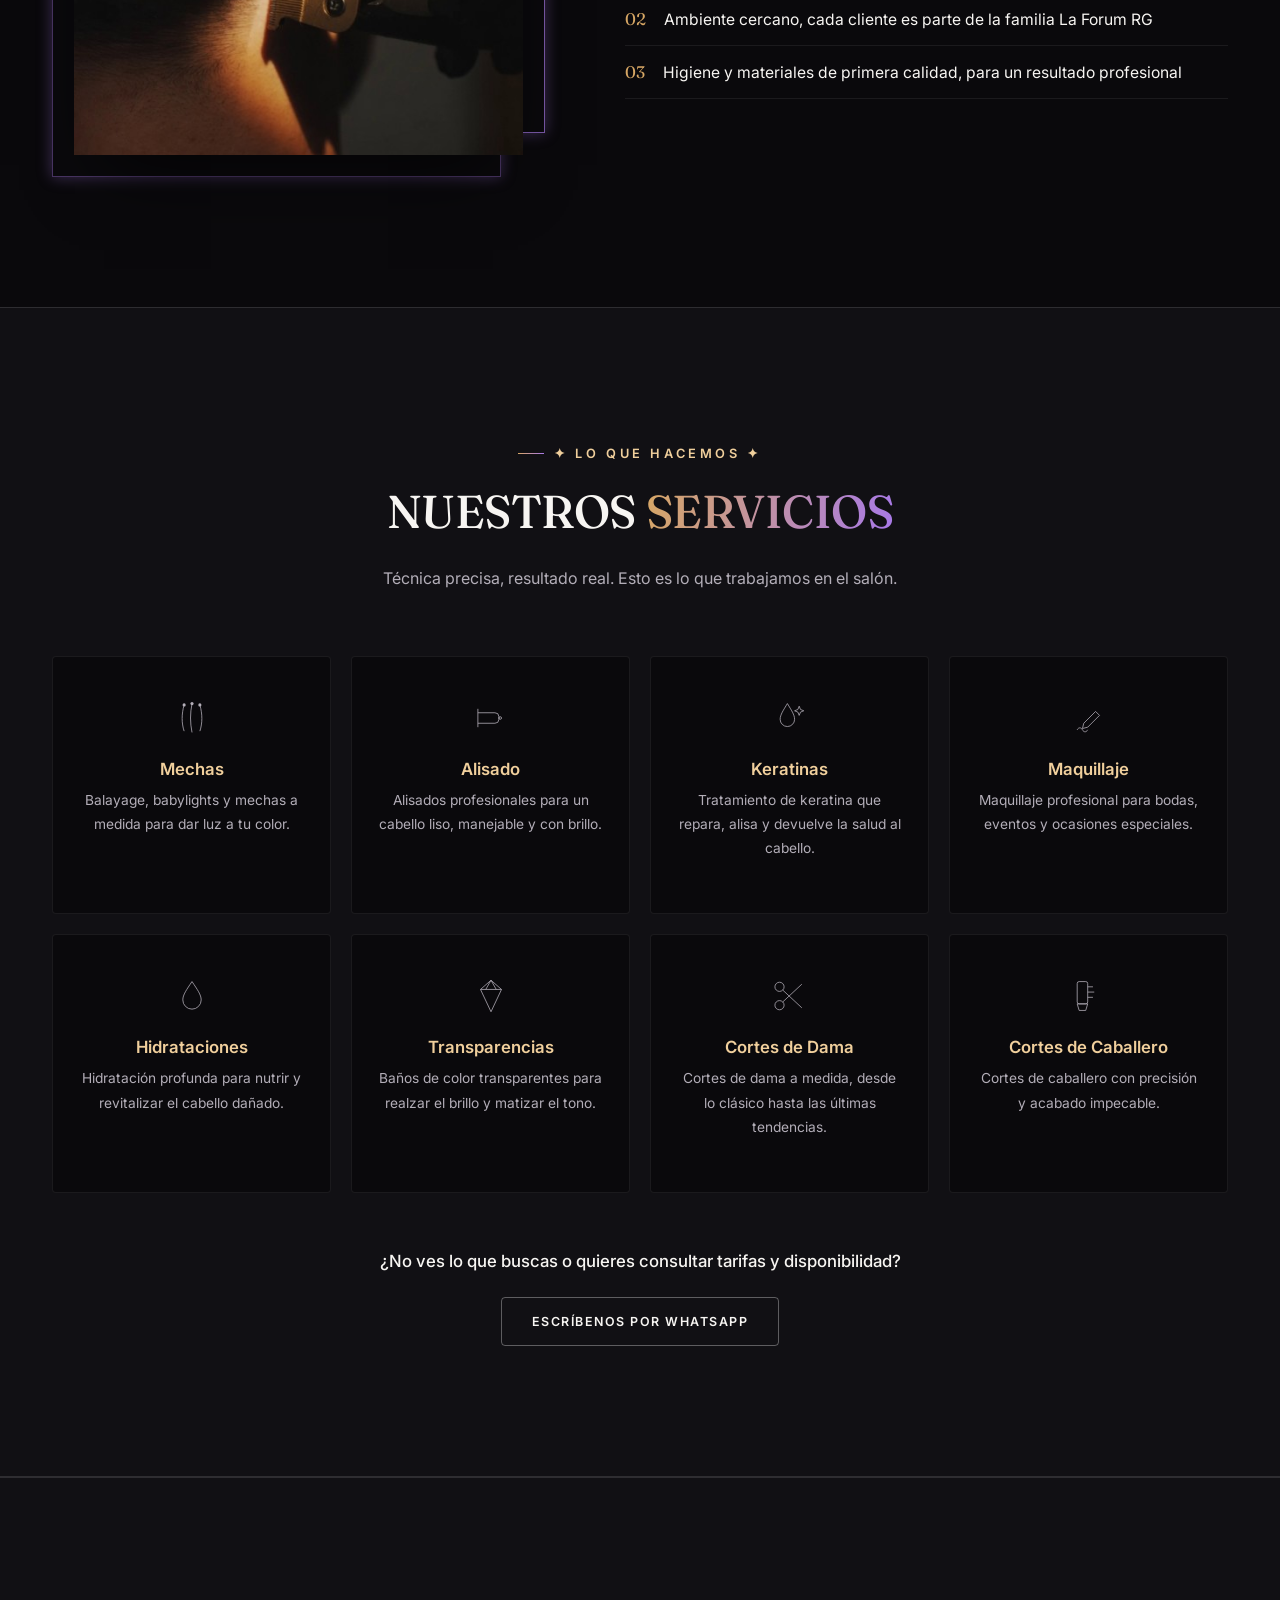
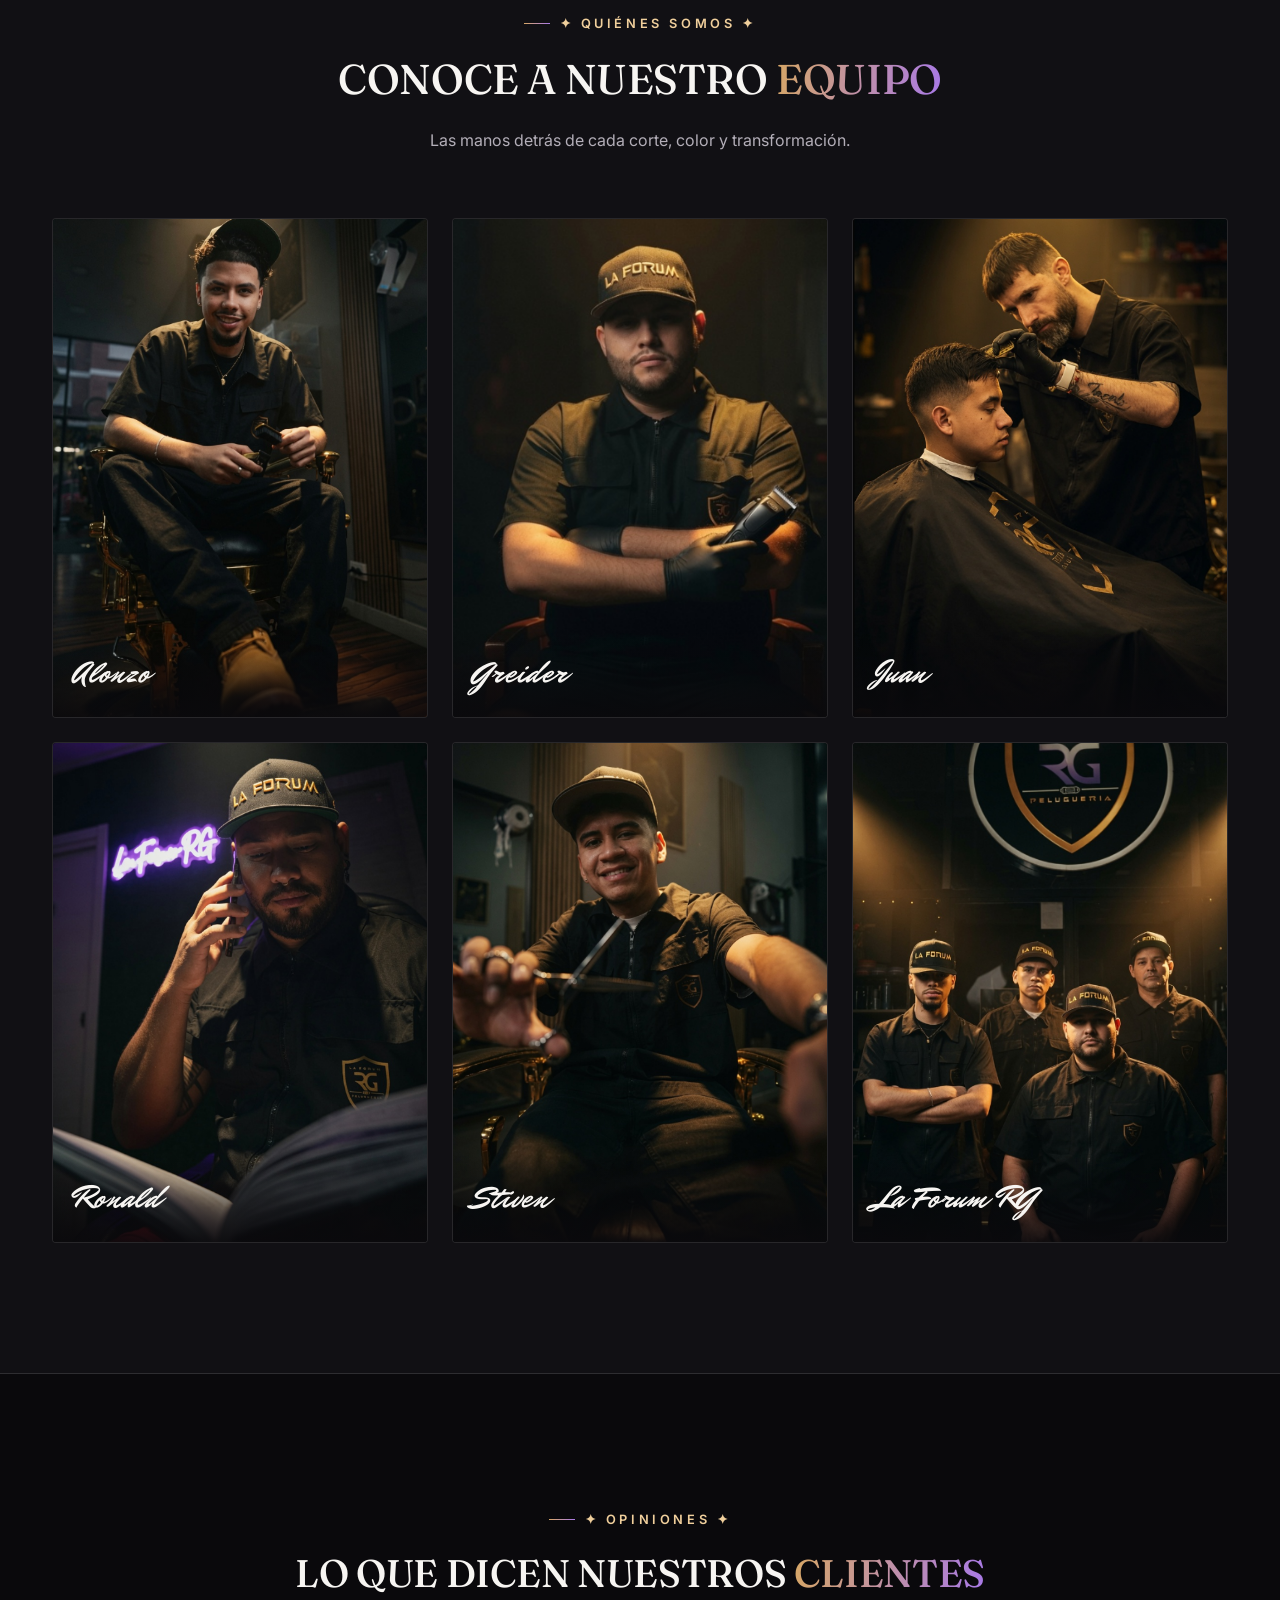
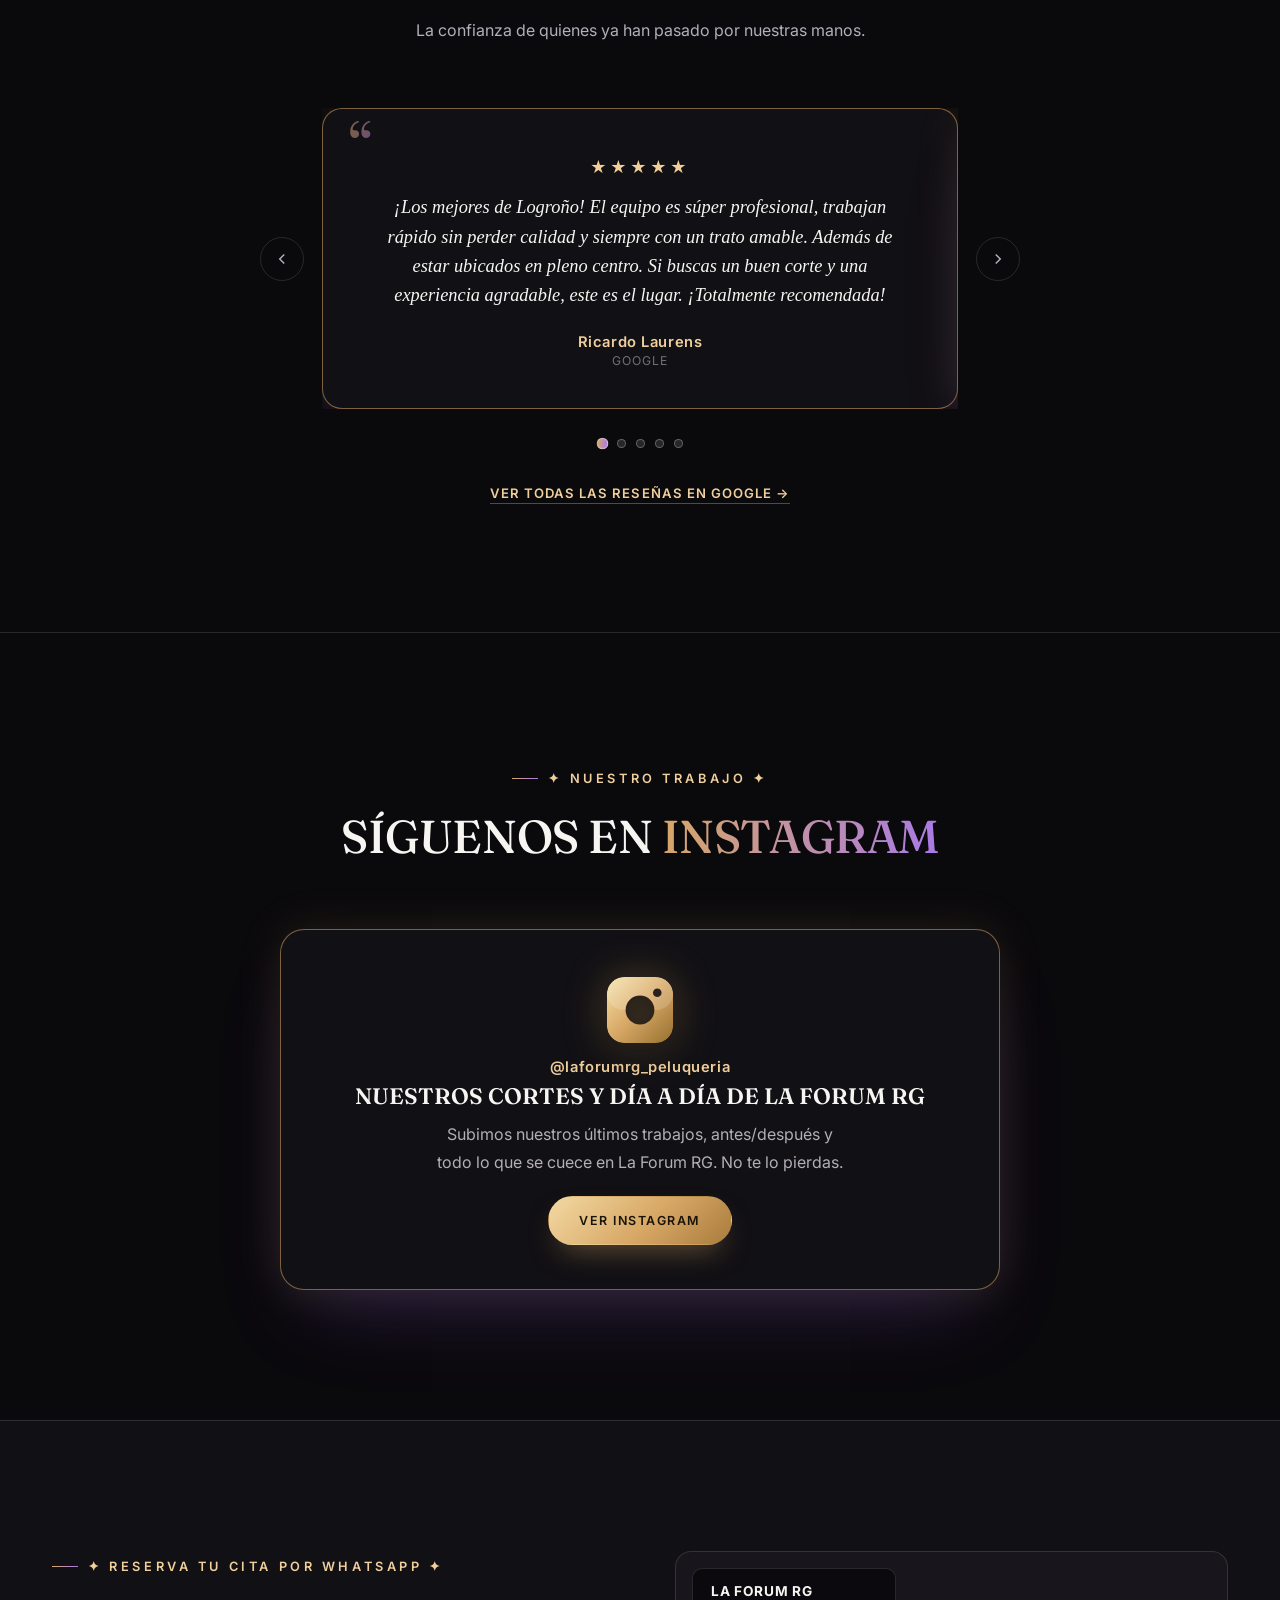
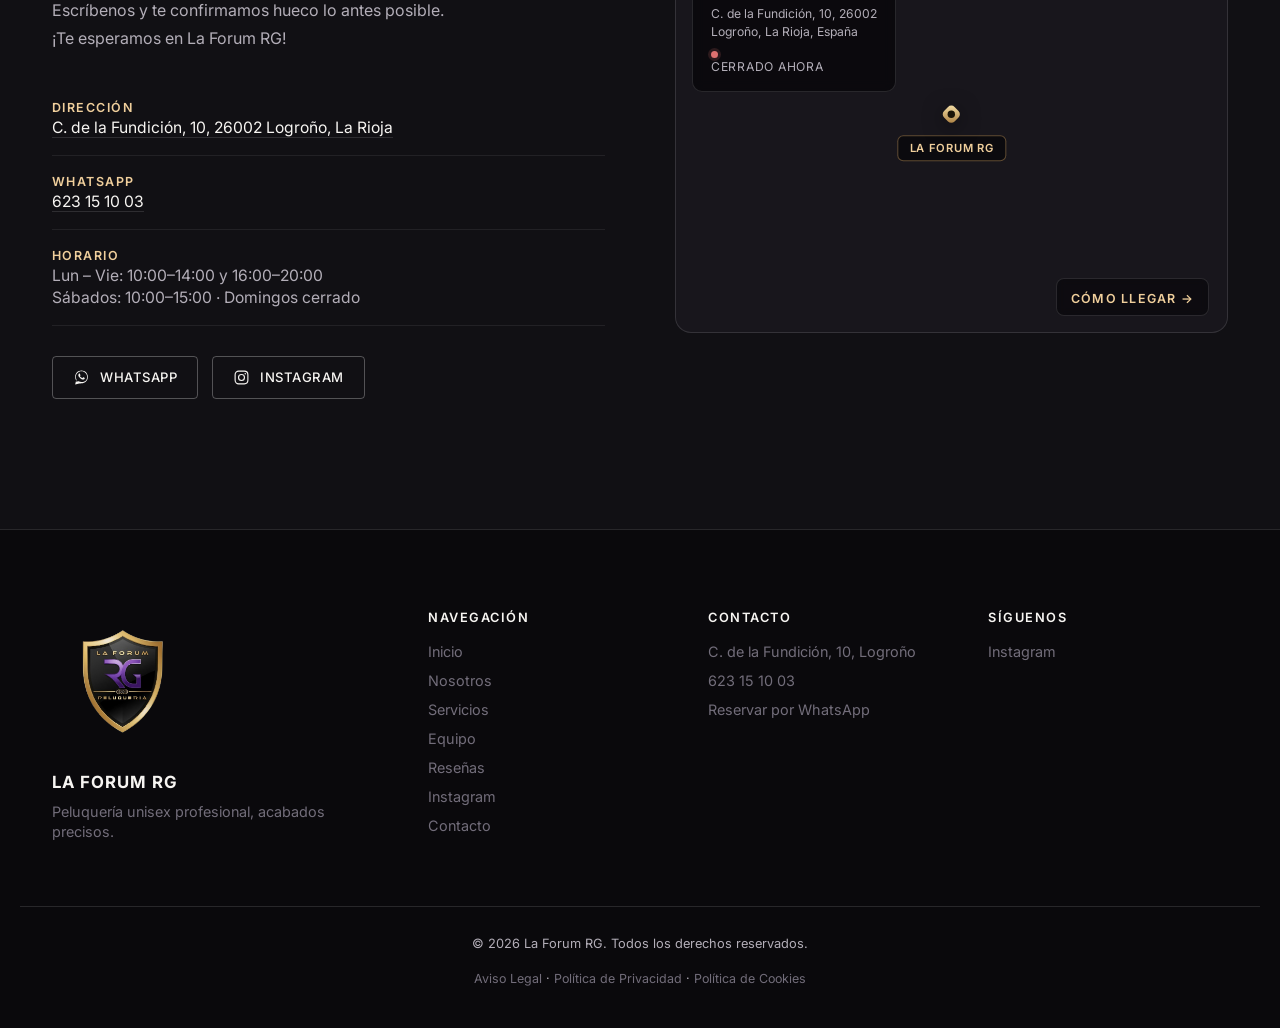
==== commit e97a5767: "Add files via upload" ====
--- a/index.html
+++ b/index.html
@@ -35,6 +35,7 @@
         <li><a href="#nosotros" class="nav-link">Nosotros</a></li>
         <li><a href="#servicios" class="nav-link">Servicios</a></li>
         <li><a href="#equipo" class="nav-link">Equipo</a></li>
+        <li><a href="#resenas" class="nav-link">Reseñas</a></li>
         <li><a href="#instagram" class="nav-link">Instagram</a></li>
         <li><a href="#contacto" class="nav-link">Contacto</a></li>
       </ul>
@@ -268,6 +269,83 @@
           <img src="assets/Equipo.png" alt="El equipo completo de La Forum RG" loading="lazy">
           <span class="team-name"><span>La Forum RG</span></span>
         </div>
+      </div>
+    </div>
+  </section>
+
+  <!-- ===================== RESEÑAS ===================== -->
+  <section class="reviews" id="resenas">
+    <div class="container">
+      <div class="section-head" data-reveal>
+        <span class="overline">✦ Opiniones ✦</span>
+        <h2>Lo Que Dicen Nuestros <em>Clientes</em></h2>
+        <p class="section-sub">La confianza de quienes ya han pasado por nuestras manos.</p>
+      </div>
+
+      <div class="reviews-carousel" data-reveal>
+        <button type="button" class="reviews-arrow reviews-arrow--prev" id="reviewsPrev" aria-label="Reseña anterior">
+          <svg viewBox="0 0 24 24" fill="none" stroke="currentColor" stroke-width="2"><path d="M15 6l-6 6 6 6"/></svg>
+        </button>
+
+        <div class="reviews-viewport">
+          <div class="reviews-track" id="reviewsTrack">
+            <article class="review-card">
+              <span class="review-quote">&ldquo;</span>
+              <div class="review-stars" aria-label="5 de 5 estrellas">★★★★★</div>
+              <p class="review-text">¡Los mejores de Logroño! El equipo es súper profesional, trabajan rápido sin perder calidad y siempre con un trato amable. Además de estar ubicados en pleno centro. Si buscas un buen corte y una experiencia agradable, este es el lugar. ¡Totalmente recomendada!</p>
+              <div class="review-author">
+                <span class="review-name">Ricardo Laurens</span>
+                <span class="review-source">Google</span>
+              </div>
+            </article>
+            <article class="review-card">
+              <span class="review-quote">&ldquo;</span>
+              <div class="review-stars" aria-label="5 de 5 estrellas">★★★★★</div>
+              <p class="review-text">Tengo varios meses contándome el cabello con ellos y en ninguna de mis visitas ha defraudado sino que he salido más satisfecho de lo esperado. Sin duda una peluquería 100% confiable que la recomiendo para cualquier tipo de corte.</p>
+              <div class="review-author">
+                <span class="review-name">Raúl Esparza</span>
+                <span class="review-source">Google</span>
+              </div>
+            </article>
+            <article class="review-card">
+              <span class="review-quote">&ldquo;</span>
+              <div class="review-stars" aria-label="5 de 5 estrellas">★★★★★</div>
+              <p class="review-text">Salgo bastante satisfecho de aquí, te dejan el corte perfecto, justo como lo quieres. Te tratan tan bien que parece que estás en casa. Además, está bastante bien ubicado, así que no hay excusa para no ir. Si quieres salir de 10 después de tu corte, este es el lugar.</p>
+              <div class="review-author">
+                <span class="review-name">Gonzalo Menéndez</span>
+                <span class="review-source">Google</span>
+              </div>
+            </article>
+            <article class="review-card">
+              <span class="review-quote">&ldquo;</span>
+              <div class="review-stars" aria-label="5 de 5 estrellas">★★★★★</div>
+              <p class="review-text">Un trato excepcional y una profesionalidad increíble. Merece la pena acudir a cortarse a esta peluquería. Me cortó Steven y salí muy encantado con el corte.</p>
+              <div class="review-author">
+                <span class="review-name">Raúl Marín</span>
+                <span class="review-source">Google</span>
+              </div>
+            </article>
+            <article class="review-card">
+              <span class="review-quote">&ldquo;</span>
+              <div class="review-stars" aria-label="5 de 5 estrellas">★★★★★</div>
+              <p class="review-text">Si me pidiesen definir esta barbería con 4 palabras sería fácil: profesionalidad, amabilidad, talento y calidad. La mejor barbería de Logroño, muy lejos de la segunda. Profesionales increíbles, trato muy cercano y hogareño, y un trabajo impecable.</p>
+              <div class="review-author">
+                <span class="review-name">Yeray Cupeiro</span>
+                <span class="review-source">Google</span>
+              </div>
+            </article>
+          </div>
+        </div>
+
+        <button type="button" class="reviews-arrow reviews-arrow--next" id="reviewsNext" aria-label="Siguiente reseña">
+          <svg viewBox="0 0 24 24" fill="none" stroke="currentColor" stroke-width="2"><path d="M9 6l6 6-6 6"/></svg>
+        </button>
+      </div>
+
+      <div class="reviews-dots" id="reviewsDots"></div>
+
+      <div class="reviews-cta">
+        <a href="https://www.google.com/maps/place/LA+FORUM+RG/@42.4629058,-2.4551355,832m/data=!3m2!1e3!4b1!4m6!3m5!1s0xd5aab7f657d8eff:0x167f888aac8e5c73!8m2!3d42.4629019!4d-2.4525606!16s%2Fg%2F11vrffrql3?entry=ttu&g_ep=EgoyMDI2MDcwOC4wIKXMDSoASAFQAw%3D%3D" target="_blank" rel="noopener" class="reviews-link">Ver todas las reseñas en Google →</a>
       </div>
     </div>
   </section>
@@ -398,6 +476,7 @@
       <a href="#nosotros">Nosotros</a>
       <a href="#servicios">Servicios</a>
       <a href="#equipo">Equipo</a>
+      <a href="#resenas">Reseñas</a>
       <a href="#instagram">Instagram</a>
       <a href="#contacto">Contacto</a>
     </div>
--- a/css/style.css
+++ b/css/style.css
@@ -243,7 +243,7 @@
 ============================================================= */
 .hero{
   position: relative;
-  min-height: 100vh;
+  min-height: max(980px, 100vh);
   display: flex;
   align-items: center;
   padding-top: 120px;
@@ -427,6 +427,8 @@
 .section-sub{ margin-top: 6px; }
 .team .section-head{ max-width: 760px; }
 .team .section-head h2{ font-size: clamp(1.7rem, 3.4vw, 2.6rem); white-space: nowrap; }
+.reviews .section-head{ max-width: 820px; }
+.reviews .section-head h2{ font-size: clamp(1.5rem, 3vw, 2.6rem); white-space: nowrap; }
 
 section{ padding: 130px 0; }
 
@@ -585,9 +587,138 @@
 }
 
 /* =============================================================
+   REVIEWS
+============================================================= */
+.reviews{ background: var(--black); }
+.reviews-carousel{
+  position: relative;
+  display: flex;
+  align-items: center;
+  justify-content: center;
+  gap: 18px;
+  max-width: 760px;
+  margin: 0 auto;
+}
+.reviews-viewport{
+  width: 100%;
+  max-width: 640px;
+  overflow: hidden;
+}
+.reviews-track{
+  display: flex;
+  transition: transform .55s cubic-bezier(.25,.8,.25,1);
+}
+.review-card{
+  position: relative;
+  flex: 0 0 100%;
+  max-width: 100%;
+  border: 1.5px solid rgba(215,167,101,.55);
+  border-radius: 20px;
+  background: var(--black-2);
+  padding: 48px 52px 40px;
+  text-align: center;
+  box-shadow: 0 0 46px rgba(215,167,101,.12), 0 40px 80px -30px rgba(124,79,209,.3);
+}
+.review-quote{
+  position: absolute;
+  top: 6px;
+  left: 26px;
+  font-family: var(--font-display);
+  font-size: 4rem;
+  line-height: 1;
+  color: transparent;
+  background: var(--gradient);
+  -webkit-background-clip: text;
+  background-clip: text;
+  opacity: .55;
+}
+.review-stars{
+  color: var(--gold-light);
+  letter-spacing: .2em;
+  font-size: 1rem;
+  margin-bottom: 16px;
+}
+.review-text{
+  font-family: var(--font-display);
+  font-size: 1.15rem;
+  line-height: 1.6;
+  color: var(--white);
+  font-style: italic;
+  margin: 0 0 22px;
+}
+.review-author{ display: flex; flex-direction: column; gap: 2px; }
+.review-name{
+  font-family: var(--font-body);
+  font-weight: 600;
+  font-size: .92rem;
+  letter-spacing: .04em;
+  color: var(--gold-light);
+}
+.review-source{
+  font-family: var(--font-body);
+  font-size: .76rem;
+  letter-spacing: .08em;
+  text-transform: uppercase;
+  color: var(--muted-2);
+}
+.reviews-arrow{
+  flex: 0 0 auto;
+  display: flex;
+  align-items: center;
+  justify-content: center;
+  width: 44px;
+  height: 44px;
+  border-radius: 50%;
+  border: 1px solid var(--line);
+  background: transparent;
+  color: var(--muted);
+  cursor: pointer;
+  transition: border-color var(--transition), color var(--transition), transform var(--transition);
+}
+.reviews-arrow svg{ width: 18px; height: 18px; }
+.reviews-arrow:hover{ border-color: var(--gold); color: var(--gold-light); transform: translateY(-2px); }
+.reviews-dots{
+  display: flex;
+  align-items: center;
+  justify-content: center;
+  gap: 10px;
+  margin-top: 30px;
+}
+.reviews-dots button{
+  width: 9px;
+  height: 9px;
+  padding: 0;
+  border-radius: 50%;
+  border: 1px solid rgba(255,255,255,.28);
+  background: rgba(255,255,255,.12);
+  cursor: pointer;
+  transition: background var(--transition), border-color var(--transition), transform var(--transition);
+}
+.reviews-dots button.active{
+  background: var(--gradient);
+  transform: scale(1.3);
+}
+.reviews-cta{
+  text-align: center;
+  margin-top: 34px;
+}
+.reviews-link{
+  font-family: var(--font-body);
+  font-weight: 600;
+  font-size: .82rem;
+  letter-spacing: .08em;
+  text-transform: uppercase;
+  color: var(--gold-light);
+  border-bottom: 1px solid rgba(215,167,101,.4);
+  padding-bottom: 2px;
+  transition: color var(--transition), border-color var(--transition);
+}
+.reviews-link:hover{ color: var(--white); border-color: var(--gold); }
+
+/* =============================================================
    INSTAGRAM FEATURE
 ============================================================= */
-.instagram{ background: var(--black); }
+.instagram{ background: var(--black); border-top: 1px solid var(--line); }
 .insta-card{
   max-width: 720px;
   margin: 0 auto;
@@ -1003,9 +1134,17 @@
   .hero-text h1{ font-size: clamp(1.6rem, 7.4vw, 2.3rem); }
   .hero-lead{ font-size: .95rem; }
   .hero-actions{ margin: 26px 0 30px; }
+  .hero-status{ margin-bottom: 40px; }
   .scroll-cue{ display: none; }
   .team .section-head h2{ white-space: normal; }
+  .reviews .section-head h2{ white-space: normal; }
   .team-name{ padding: 16px 16px; font-size: 1.3rem; line-height: 1.15; }
+  .reviews-carousel{ gap: 8px; }
+  .review-card{ padding: 40px 24px 30px; }
+  .review-quote{ font-size: 3rem; left: 16px; }
+  .review-text{ font-size: 1.02rem; }
+  .reviews-arrow{ width: 36px; height: 36px; }
+  .reviews-arrow svg{ width: 15px; height: 15px; }
 }
 
 @media (max-width: 620px){
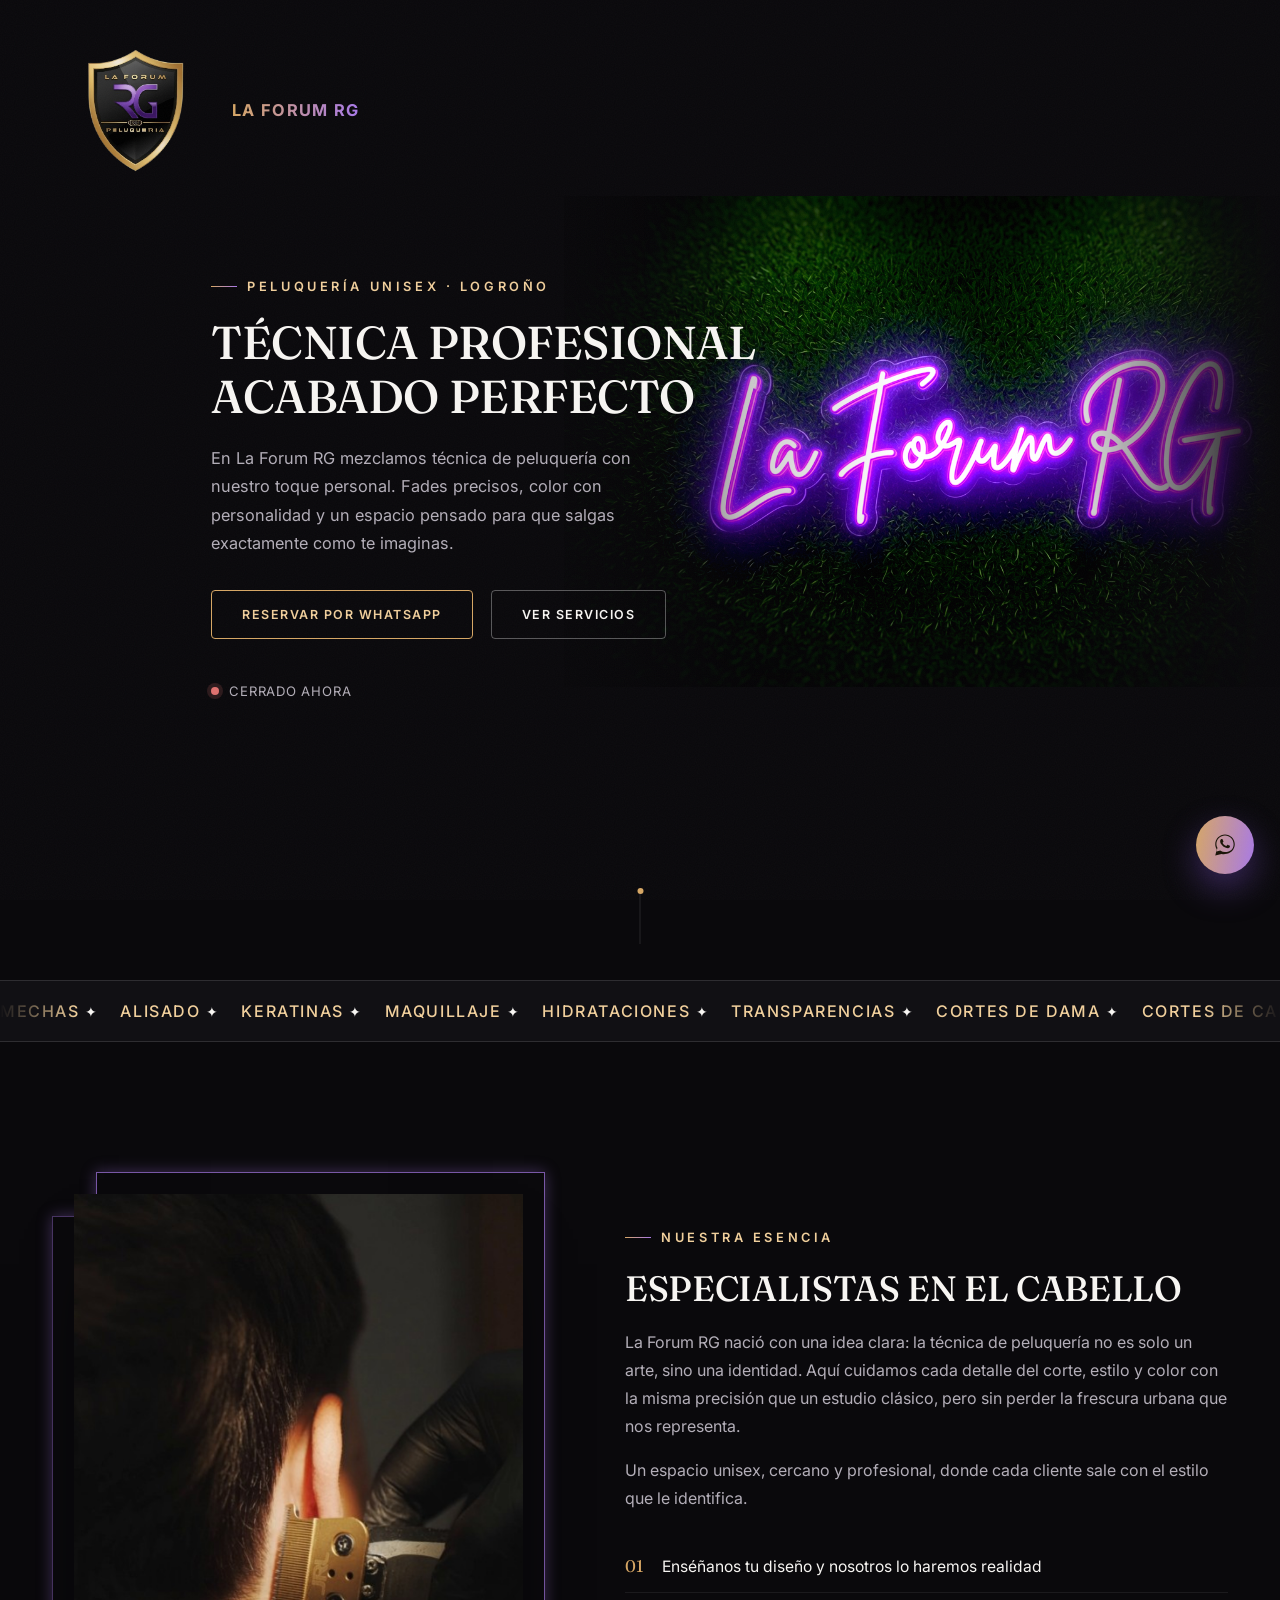
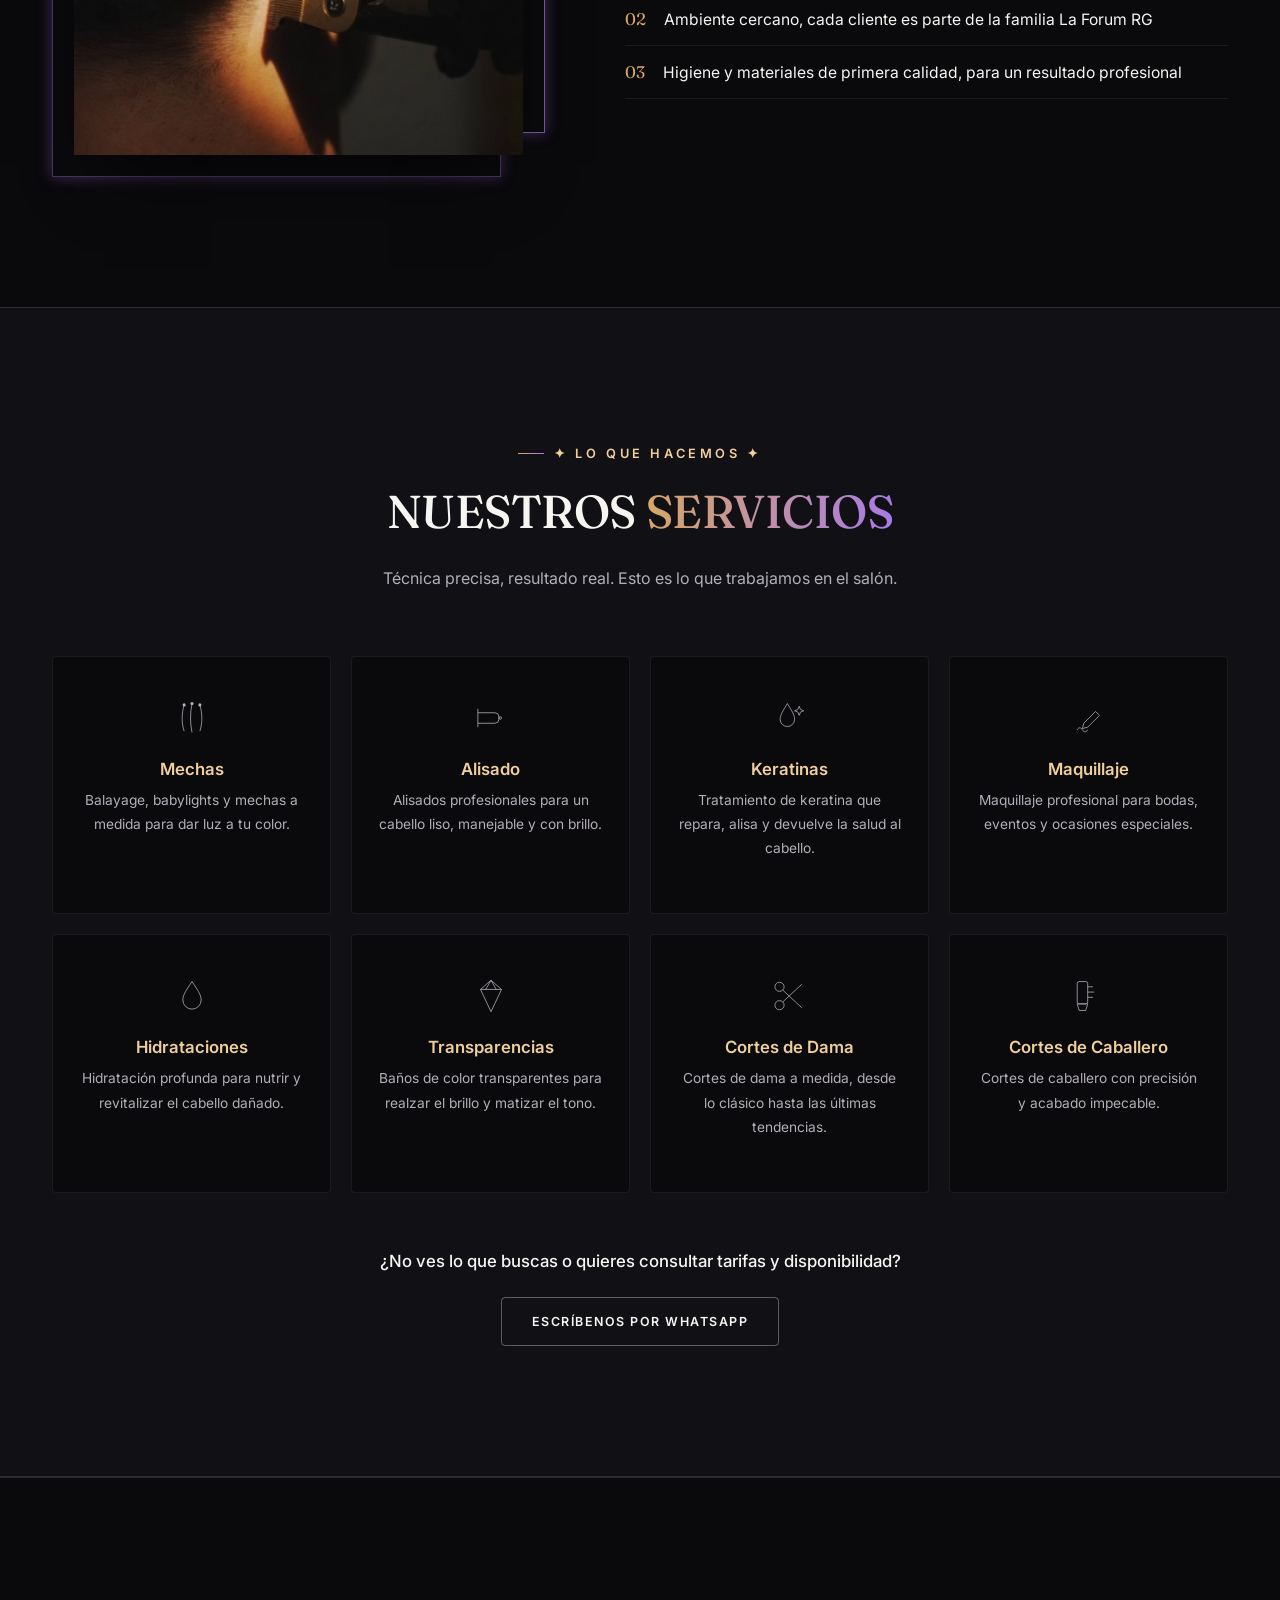
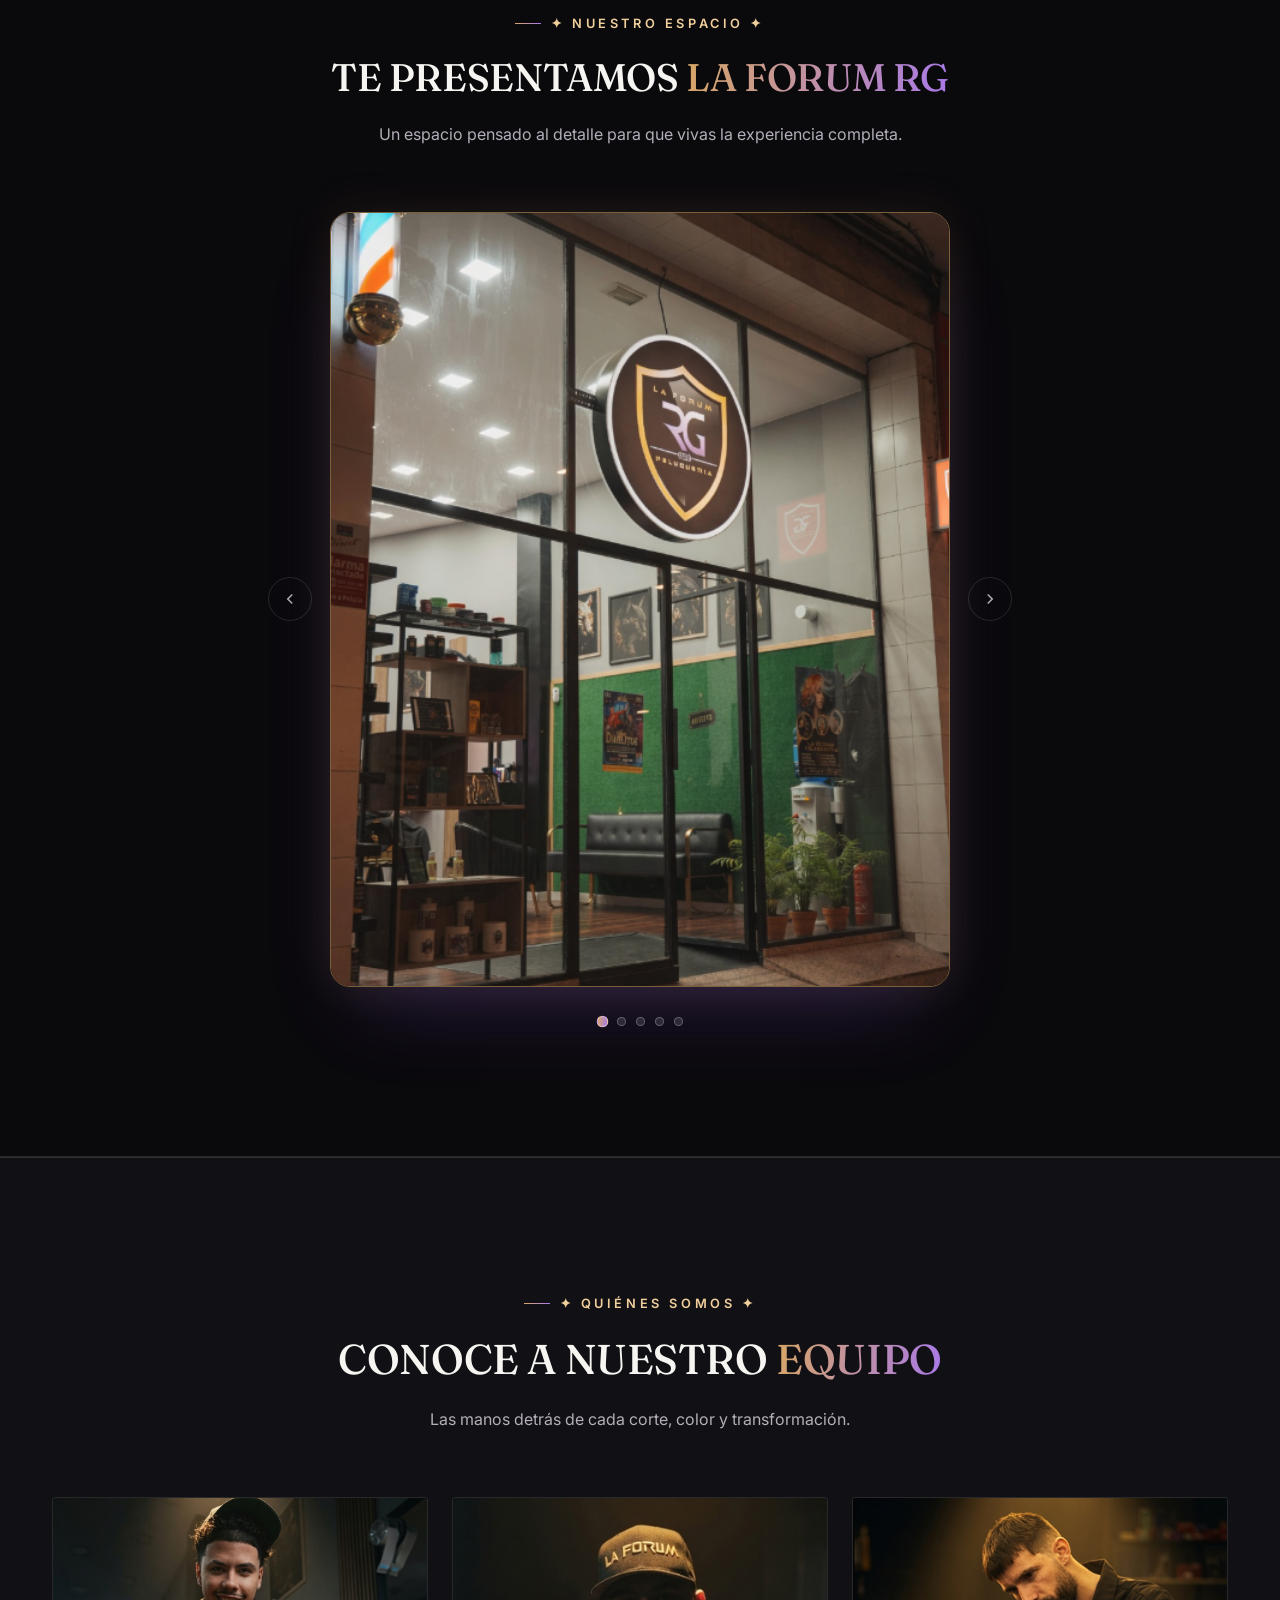
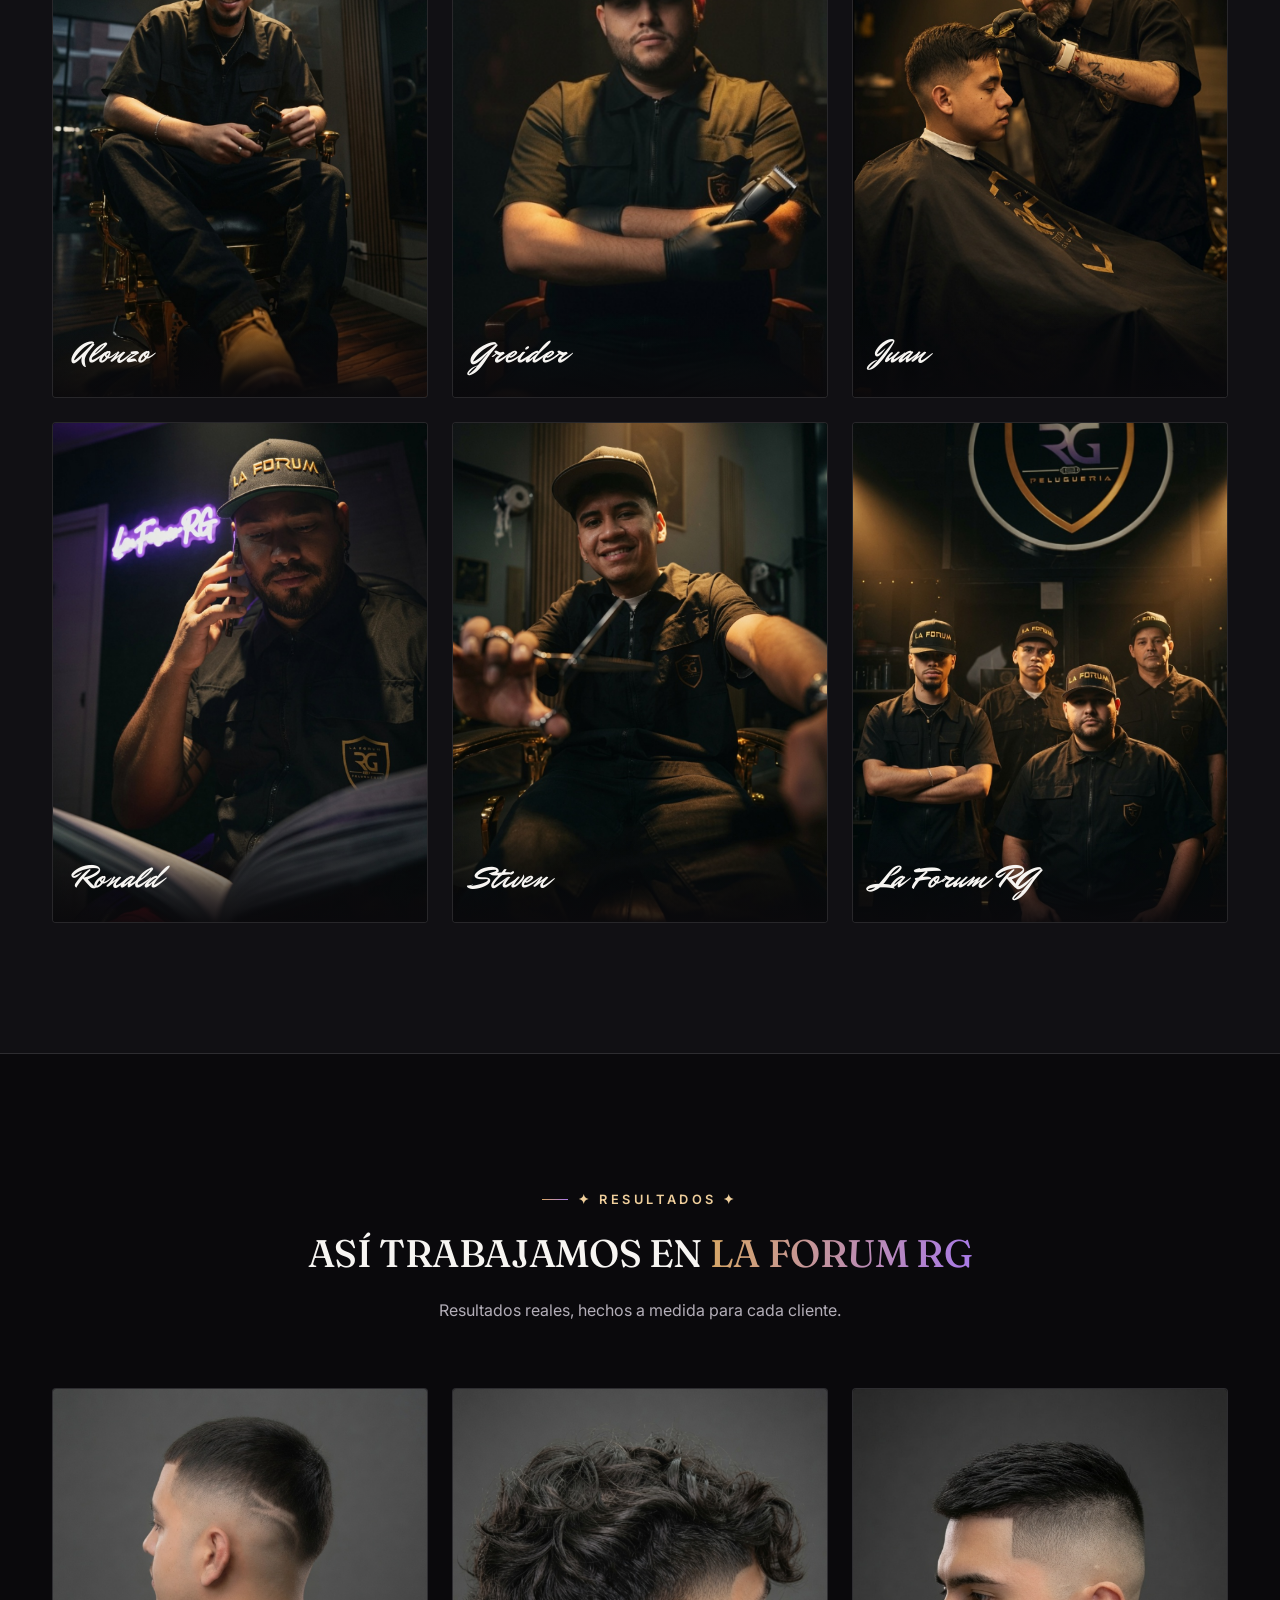
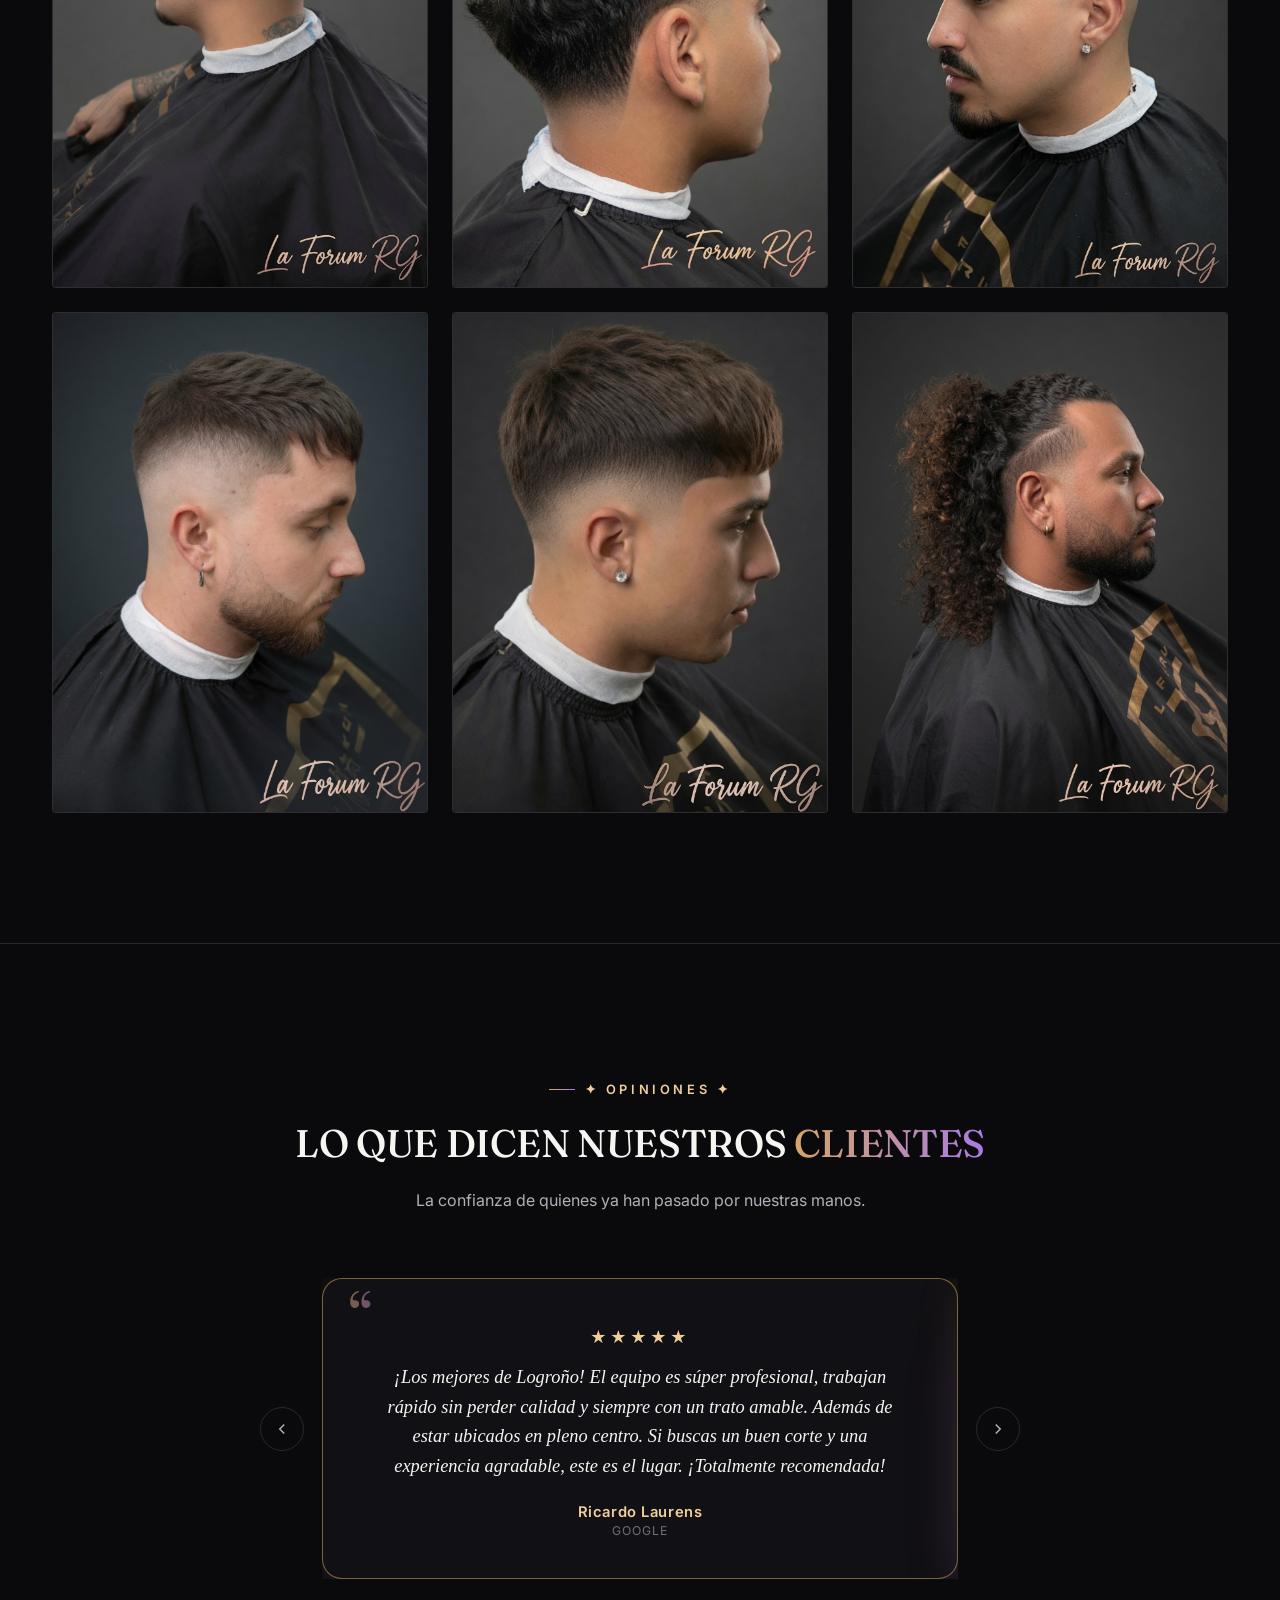
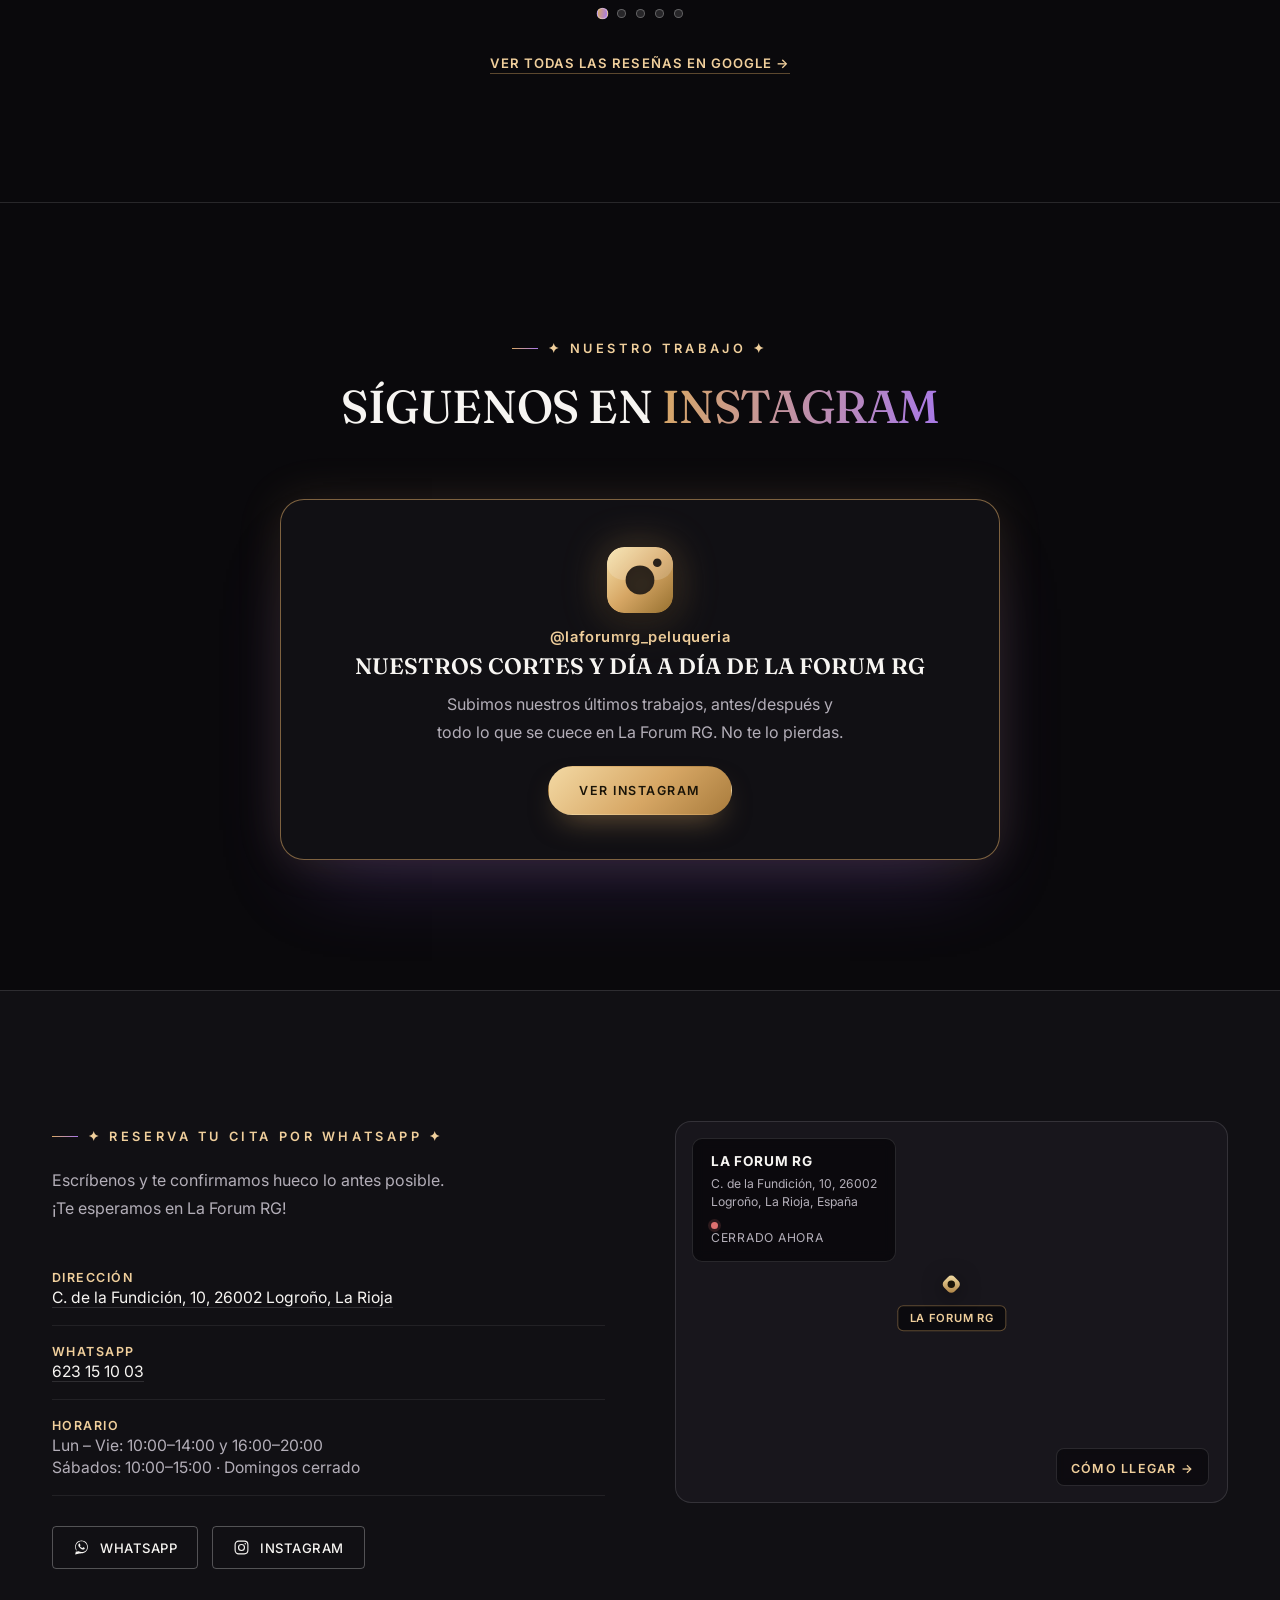
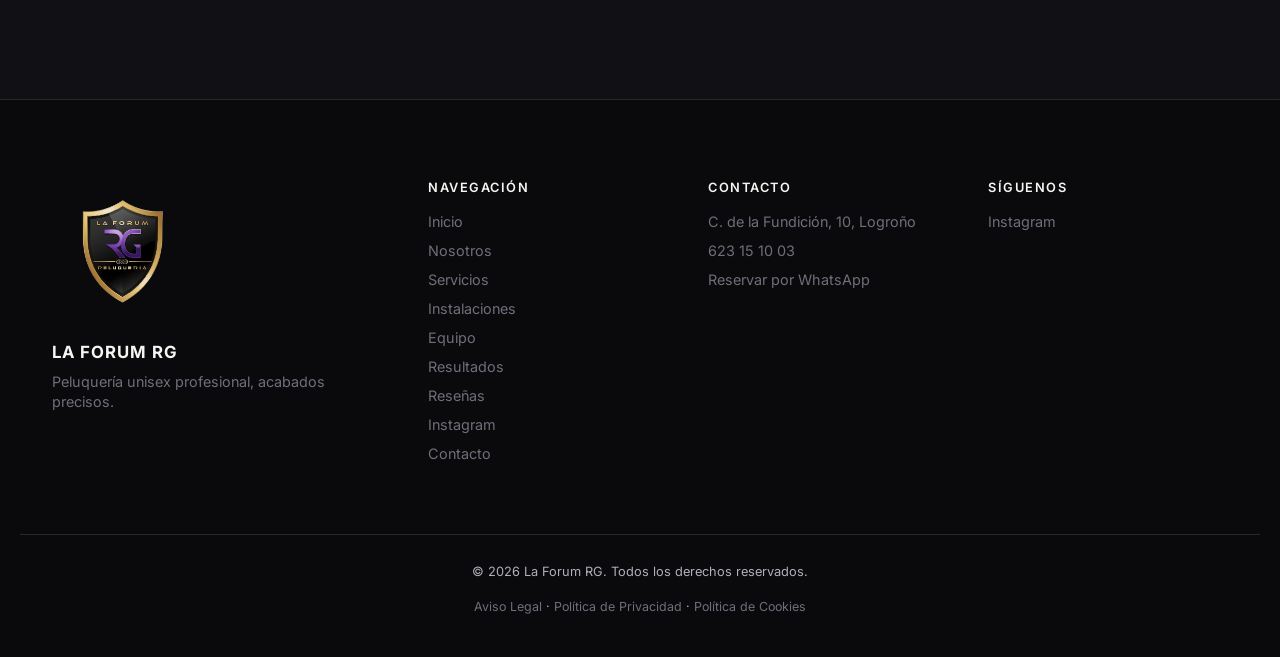
==== commit f14d87d8: "Add files via upload" ====
--- a/index.html
+++ b/index.html
@@ -34,7 +34,9 @@
         <li><a href="#inicio" class="nav-link active">Inicio</a></li>
         <li><a href="#nosotros" class="nav-link">Nosotros</a></li>
         <li><a href="#servicios" class="nav-link">Servicios</a></li>
+        <li><a href="#instalaciones" class="nav-link">Instalaciones</a></li>
         <li><a href="#equipo" class="nav-link">Equipo</a></li>
+        <li><a href="#resultados" class="nav-link">Resultados</a></li>
         <li><a href="#resenas" class="nav-link">Reseñas</a></li>
         <li><a href="#instagram" class="nav-link">Instagram</a></li>
         <li><a href="#contacto" class="nav-link">Contacto</a></li>
@@ -235,6 +237,49 @@
     </div>
   </section>
 
+  <!-- ===================== TE PRESENTAMOS ===================== -->
+  <section class="venue" id="instalaciones">
+    <div class="container">
+      <div class="section-head" data-reveal>
+        <span class="overline">✦ Nuestro Espacio ✦</span>
+        <h2>Te Presentamos <em>La Forum RG</em></h2>
+        <p class="section-sub">Un espacio pensado al detalle para que vivas la experiencia completa.</p>
+      </div>
+
+      <div class="venue-carousel" data-reveal>
+        <button type="button" class="venue-arrow venue-arrow--prev" id="venuePrev" aria-label="Imagen anterior">
+          <svg viewBox="0 0 24 24" fill="none" stroke="currentColor" stroke-width="2"><path d="M15 6l-6 6 6 6"/></svg>
+        </button>
+
+        <div class="venue-viewport">
+          <div class="venue-track" id="venueTrack">
+            <figure class="venue-slide">
+              <img src="assets/Sitio4.png" alt="Entrada de La Forum RG" loading="lazy">
+            </figure>
+            <figure class="venue-slide">
+              <img src="assets/sitio5.png" alt="Vista general del salón de La Forum RG" loading="lazy">
+            </figure>
+            <figure class="venue-slide">
+              <img src="assets/Sitio3.png" alt="Puestos de trabajo de La Forum RG" loading="lazy">
+            </figure>
+            <figure class="venue-slide">
+              <img src="assets/Sitio1.png" alt="Interior de La Forum RG" loading="lazy">
+            </figure>
+            <figure class="venue-slide">
+              <img src="assets/Sitio 2.png" alt="Zona de espera de La Forum RG" loading="lazy">
+            </figure>
+          </div>
+        </div>
+
+        <button type="button" class="venue-arrow venue-arrow--next" id="venueNext" aria-label="Siguiente imagen">
+          <svg viewBox="0 0 24 24" fill="none" stroke="currentColor" stroke-width="2"><path d="M9 6l6 6-6 6"/></svg>
+        </button>
+      </div>
+
+      <div class="venue-dots" id="venueDots"></div>
+    </div>
+  </section>
+
   <!-- ===================== EQUIPO ===================== -->
   <section class="team" id="equipo">
     <div class="container">
@@ -269,6 +314,38 @@
           <img src="assets/Equipo.png" alt="El equipo completo de La Forum RG" loading="lazy">
           <span class="team-name"><span>La Forum RG</span></span>
         </div>
+      </div>
+    </div>
+  </section>
+
+  <!-- ===================== ASÍ TRABAJAMOS ===================== -->
+  <section class="gallery" id="resultados">
+    <div class="container">
+      <div class="section-head" data-reveal>
+        <span class="overline">✦ Resultados ✦</span>
+        <h2>Así Trabajamos en <em>La Forum RG</em></h2>
+        <p class="section-sub">Resultados reales, hechos a medida para cada cliente.</p>
+      </div>
+
+      <div class="gallery-grid">
+        <figure class="gallery-card" data-reveal>
+          <img src="assets/Resultado 1.png" alt="Corte realizado en La Forum RG" loading="lazy">
+        </figure>
+        <figure class="gallery-card" data-reveal>
+          <img src="assets/Resultado 2.png" alt="Corte realizado en La Forum RG" loading="lazy">
+        </figure>
+        <figure class="gallery-card" data-reveal>
+          <img src="assets/Resultado3.png" alt="Corte realizado en La Forum RG" loading="lazy">
+        </figure>
+        <figure class="gallery-card" data-reveal>
+          <img src="assets/Resultado 4.png" alt="Corte realizado en La Forum RG" loading="lazy">
+        </figure>
+        <figure class="gallery-card" data-reveal>
+          <img src="assets/Resultado 5.png" alt="Corte realizado en La Forum RG" loading="lazy">
+        </figure>
+        <figure class="gallery-card" data-reveal>
+          <img src="assets/Resultado 6.png" alt="Corte realizado en La Forum RG" loading="lazy">
+        </figure>
       </div>
     </div>
   </section>
@@ -475,7 +552,9 @@
       <a href="#inicio">Inicio</a>
       <a href="#nosotros">Nosotros</a>
       <a href="#servicios">Servicios</a>
+      <a href="#instalaciones">Instalaciones</a>
       <a href="#equipo">Equipo</a>
+      <a href="#resultados">Resultados</a>
       <a href="#resenas">Reseñas</a>
       <a href="#instagram">Instagram</a>
       <a href="#contacto">Contacto</a>
--- a/css/style.css
+++ b/css/style.css
@@ -182,6 +182,7 @@
 .brand{
   display: flex;
   align-items: center;
+  flex-shrink: 0;
   gap: 12px;
 }
 .brand-logo{
@@ -193,6 +194,7 @@
   font-family: var(--font-body);
   font-size: 1.02rem;
   font-weight: 700;
+  white-space: nowrap;
   letter-spacing: .08em;
   text-transform: uppercase;
   background: linear-gradient(90deg, var(--gold), var(--purple));
@@ -201,14 +203,15 @@
   color: transparent;
 }
 
-.main-nav{ display: flex; align-items: center; gap: 44px; }
-.main-nav ul{ display: flex; gap: 32px; }
+.main-nav{ display: flex; align-items: center; gap: 26px; }
+.main-nav ul{ display: flex; gap: 17px; }
 .nav-link{
   font-family: var(--font-body);
-  font-size: .8rem;
+  font-size: .73rem;
   font-weight: 500;
-  letter-spacing: .08em;
-  text-transform: uppercase;
+  letter-spacing: .04em;
+  text-transform: uppercase;
+  white-space: nowrap;
   color: var(--muted);
   position: relative;
   padding-bottom: 4px;
@@ -548,6 +551,84 @@
 }
 
 /* =============================================================
+   TE PRESENTAMOS (INSTALACIONES)
+============================================================= */
+.venue{ background: var(--black); border-top: 1px solid var(--line); border-bottom: 1px solid var(--line); }
+.venue .section-head{ max-width: 760px; }
+.venue .section-head h2{ font-size: clamp(1.5rem, 3vw, 2.6rem); white-space: nowrap; }
+.venue-carousel{
+  position: relative;
+  display: flex;
+  align-items: center;
+  justify-content: center;
+  gap: 18px;
+  max-width: 820px;
+  margin: 0 auto;
+}
+.venue-viewport{
+  width: 100%;
+  max-width: 620px;
+  overflow: hidden;
+  border-radius: 20px;
+  border: 1.5px solid rgba(215,167,101,.55);
+  box-shadow: 0 0 46px rgba(215,167,101,.12), 0 40px 80px -30px rgba(124,79,209,.3);
+}
+.venue-track{
+  display: flex;
+  transition: transform .55s cubic-bezier(.25,.8,.25,1);
+}
+.venue-slide{
+  flex: 0 0 100%;
+  max-width: 100%;
+  margin: 0;
+  aspect-ratio: 4/5;
+  background: var(--black-2);
+}
+.venue-slide img{
+  width: 100%;
+  height: 100%;
+  object-fit: cover;
+  display: block;
+}
+.venue-arrow{
+  flex: 0 0 auto;
+  display: flex;
+  align-items: center;
+  justify-content: center;
+  width: 44px;
+  height: 44px;
+  border-radius: 50%;
+  border: 1px solid var(--line);
+  background: transparent;
+  color: var(--muted);
+  cursor: pointer;
+  transition: border-color var(--transition), color var(--transition), transform var(--transition);
+}
+.venue-arrow svg{ width: 18px; height: 18px; }
+.venue-arrow:hover{ border-color: var(--gold); color: var(--gold-light); transform: translateY(-2px); }
+.venue-dots{
+  display: flex;
+  align-items: center;
+  justify-content: center;
+  gap: 10px;
+  margin-top: 30px;
+}
+.venue-dots button{
+  width: 9px;
+  height: 9px;
+  padding: 0;
+  border-radius: 50%;
+  border: 1px solid rgba(255,255,255,.28);
+  background: rgba(255,255,255,.12);
+  cursor: pointer;
+  transition: background var(--transition), border-color var(--transition), transform var(--transition);
+}
+.venue-dots button.active{
+  background: var(--gradient);
+  transform: scale(1.3);
+}
+
+/* =============================================================
    TEAM
 ============================================================= */
 .team{ background: var(--black-2); border-top: 1px solid var(--line); border-bottom: 1px solid var(--line); }
@@ -587,9 +668,37 @@
 }
 
 /* =============================================================
+   GALERÍA DE RESULTADOS
+============================================================= */
+.gallery{ background: var(--black); }
+.gallery .section-head{ max-width: 820px; }
+.gallery .section-head h2{ font-size: clamp(1.5rem, 3vw, 2.6rem); white-space: nowrap; }
+.gallery-grid{
+  display: grid;
+  grid-template-columns: repeat(3, 1fr);
+  gap: 24px;
+}
+.gallery-card{
+  position: relative;
+  overflow: hidden;
+  margin: 0;
+  border-radius: var(--radius);
+  border: 1px solid var(--line);
+  background: var(--black-2);
+}
+.gallery-card img{
+  width: 100%;
+  aspect-ratio: 3/4;
+  object-fit: cover;
+  display: block;
+  transition: transform .6s ease;
+}
+.gallery-card:hover img{ transform: scale(1.06); }
+
+/* =============================================================
    REVIEWS
 ============================================================= */
-.reviews{ background: var(--black); }
+.reviews{ background: var(--black); border-top: 1px solid var(--line); }
 .reviews-carousel{
   position: relative;
   display: flex;
@@ -1072,17 +1181,7 @@
 /* =============================================================
    RESPONSIVE
 ============================================================= */
-@media (max-width: 980px){
-  .hero-inner{ margin-left: 0; }
-  .about-inner, .contact-inner{
-    grid-template-columns: 1fr;
-  }
-  .about-visual{ margin-bottom: 10px; max-width: 380px; }
-  .services-grid{ grid-template-columns: repeat(2, 1fr); }
-  .team-grid{ grid-template-columns: repeat(2, 1fr); }
-  .footer-inner{ grid-template-columns: 1fr 1fr; }
-  .insta-card{ padding: 48px 32px; text-align: center; flex-direction: column; }
-
+@media (max-width: 1360px){
   .main-nav{
     position: fixed;
     top: 0; right: -100%;
@@ -1101,6 +1200,19 @@
   .main-nav.open{ right: 0; }
   .main-nav ul{ flex-direction: column; gap: 24px; }
   .nav-toggle{ display: flex; }
+}
+
+@media (max-width: 980px){
+  .hero-inner{ margin-left: 0; }
+  .about-inner, .contact-inner{
+    grid-template-columns: 1fr;
+  }
+  .about-visual{ margin-bottom: 10px; max-width: 380px; }
+  .services-grid{ grid-template-columns: repeat(2, 1fr); }
+  .team-grid{ grid-template-columns: repeat(2, 1fr); }
+  .gallery-grid{ grid-template-columns: repeat(2, 1fr); }
+  .footer-inner{ grid-template-columns: 1fr 1fr; }
+  .insta-card{ padding: 48px 32px; text-align: center; flex-direction: column; }
   .floating-cta{ display: flex; }
 }
 
@@ -1138,6 +1250,8 @@
   .scroll-cue{ display: none; }
   .team .section-head h2{ white-space: normal; }
   .reviews .section-head h2{ white-space: normal; }
+  .gallery .section-head h2{ white-space: normal; }
+  .venue .section-head h2{ white-space: normal; }
   .team-name{ padding: 16px 16px; font-size: 1.3rem; line-height: 1.15; }
   .reviews-carousel{ gap: 8px; }
   .review-card{ padding: 40px 24px 30px; }
@@ -1145,6 +1259,9 @@
   .review-text{ font-size: 1.02rem; }
   .reviews-arrow{ width: 36px; height: 36px; }
   .reviews-arrow svg{ width: 15px; height: 15px; }
+  .venue-carousel{ gap: 8px; }
+  .venue-arrow{ width: 36px; height: 36px; }
+  .venue-arrow svg{ width: 15px; height: 15px; }
 }
 
 @media (max-width: 620px){
